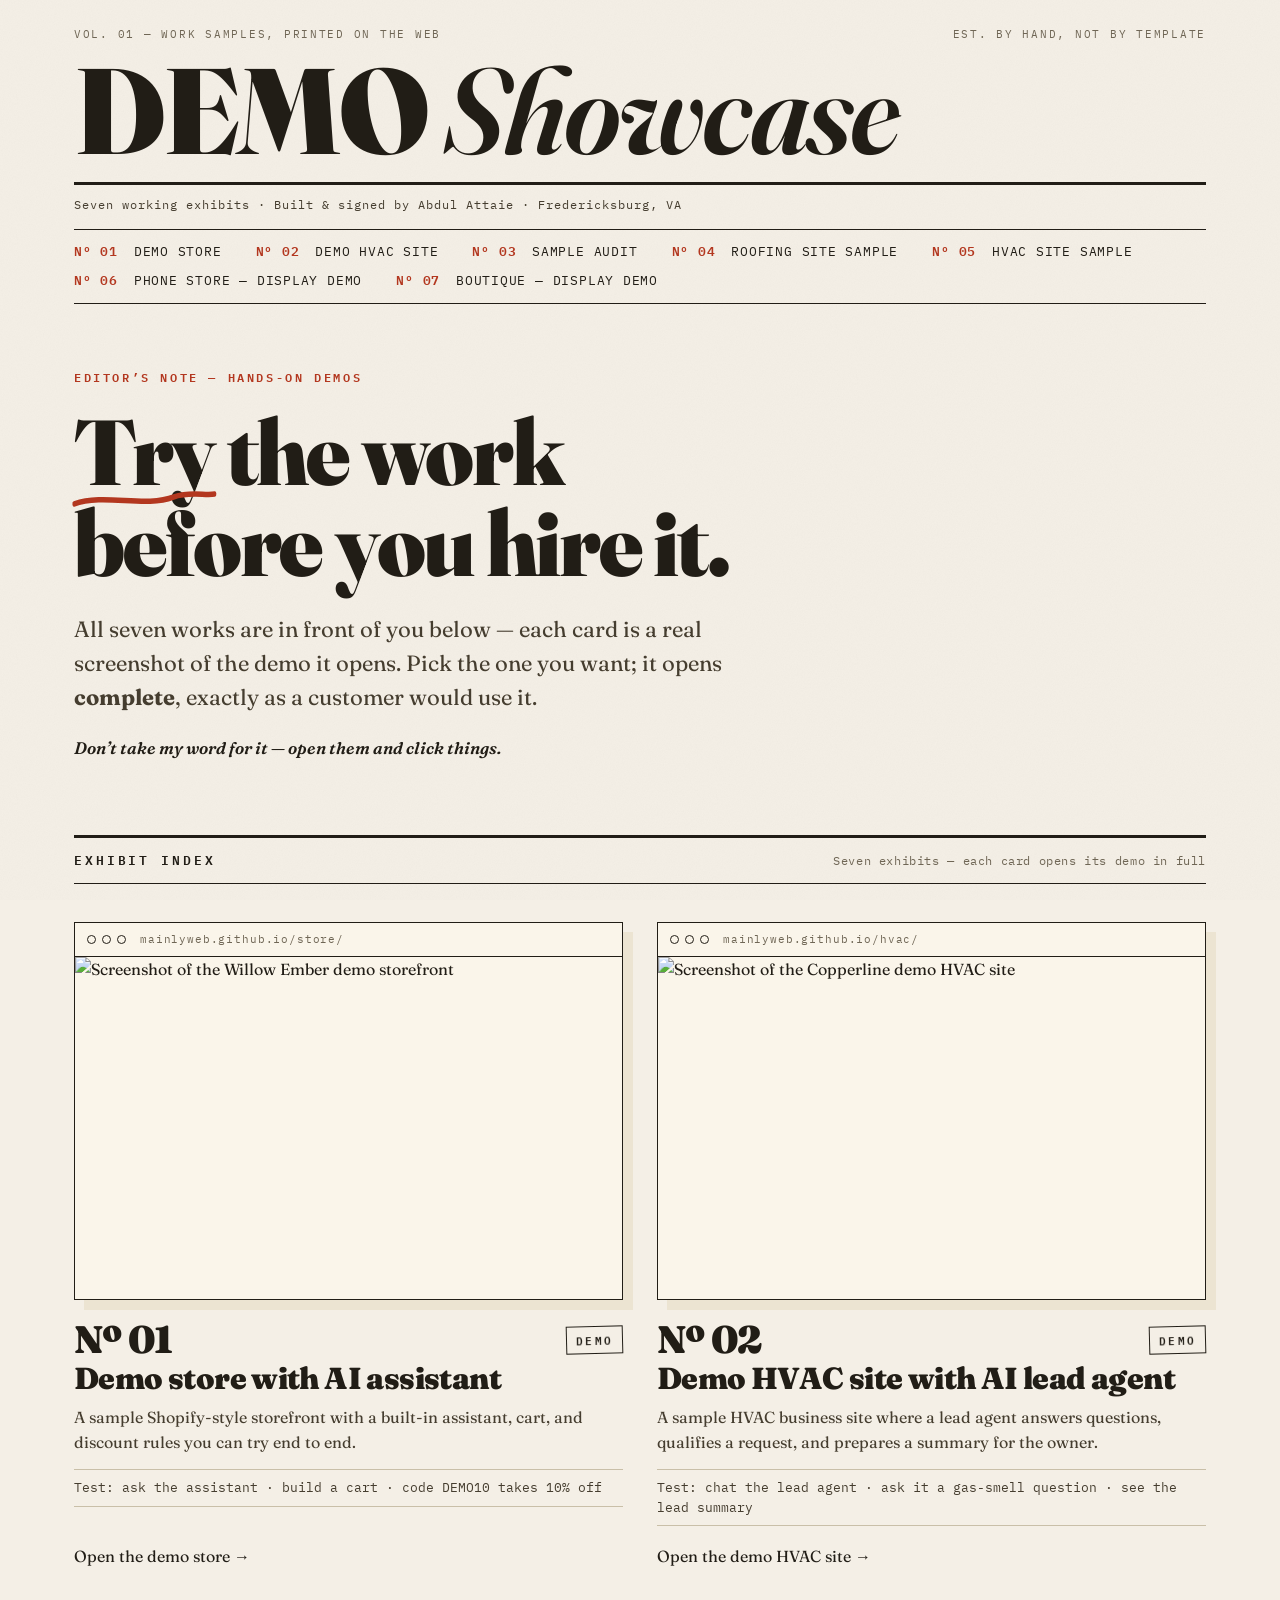
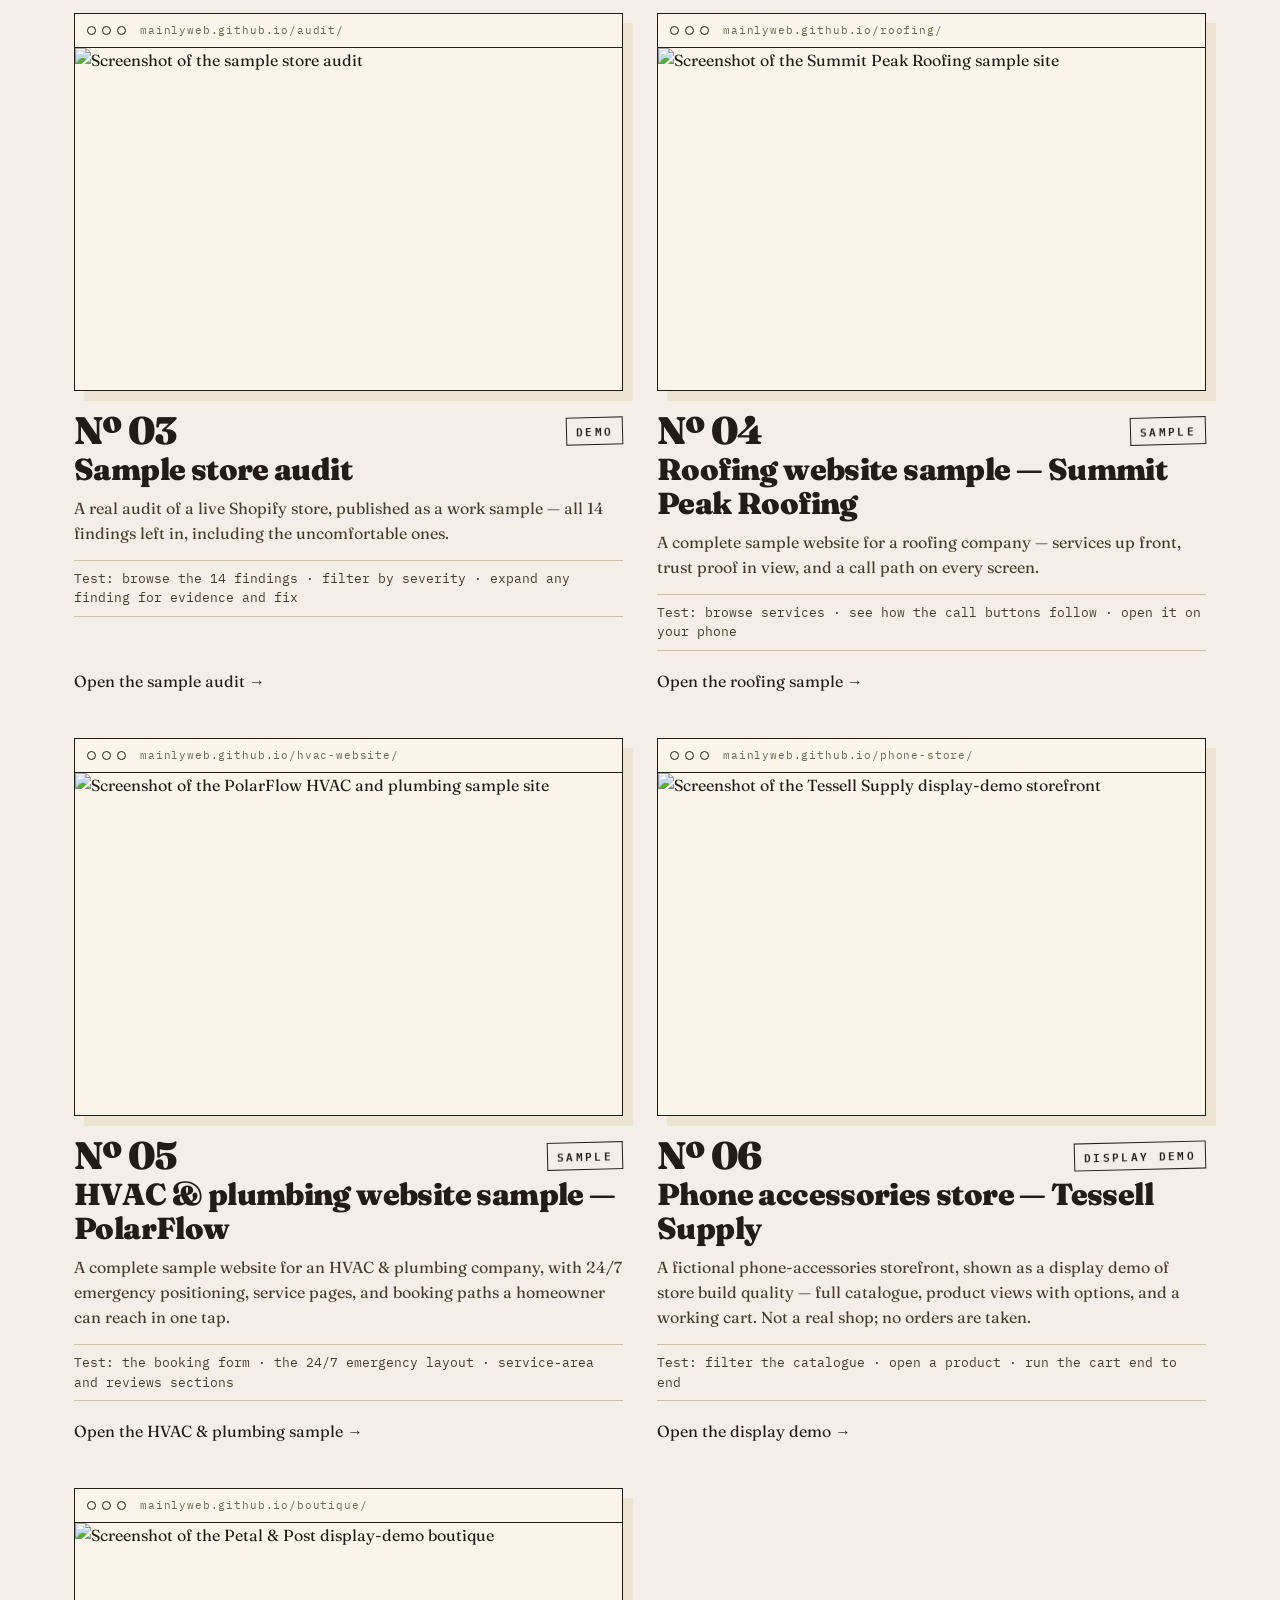
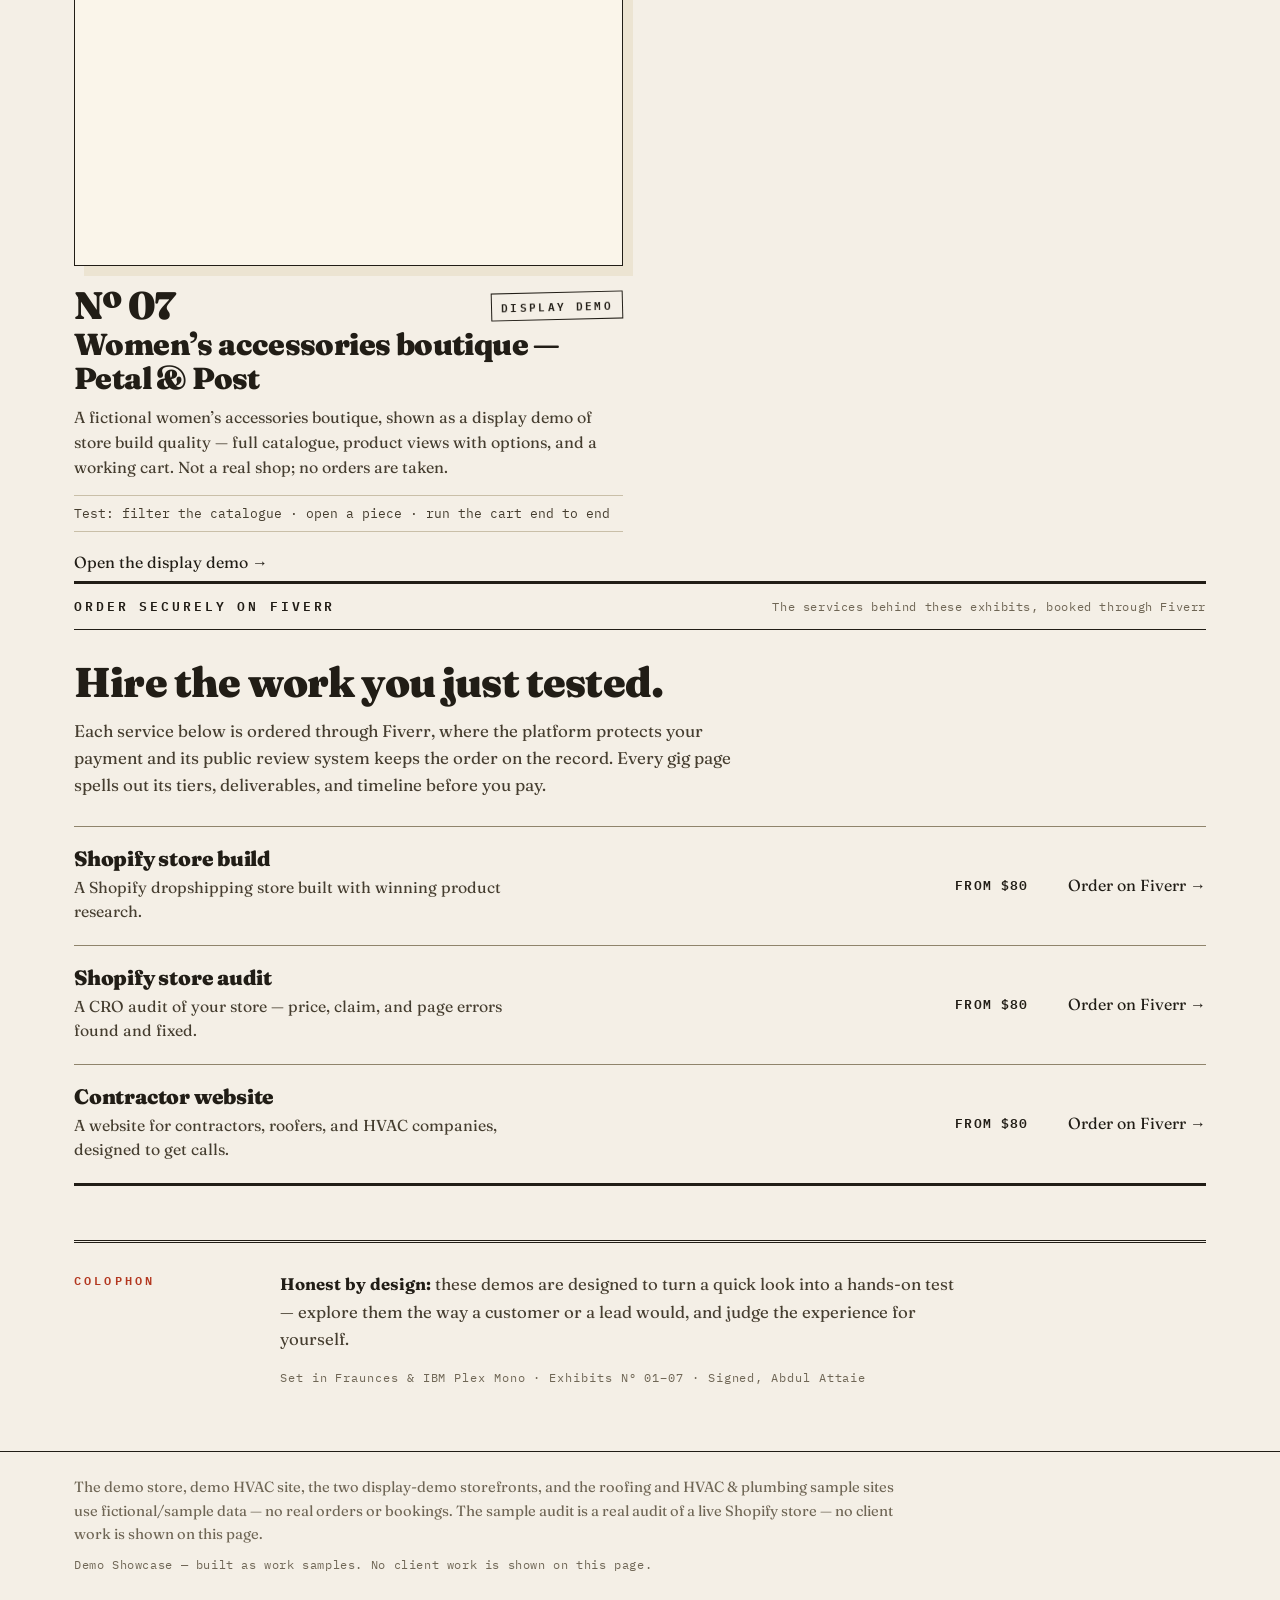
==== index.html @ b4309b84 "Hub gallery: seven exhibits with real demo screenshots + Tessell Supply and Petal & Post display dem" ====
<!DOCTYPE html>
<html lang="en">
<head>
<meta charset="UTF-8">
<meta name="viewport" content="width=device-width, initial-scale=1.0">
<title>Demo Showcase — Shopify Store, HVAC Site &amp; Sample Audit</title>
<meta name="description" content="Hands-on demos built by a Shopify store builder: a demo store with AI assistant, a demo HVAC site with AI lead agent, a real sample store audit, roofing and HVAC website samples, and two display-demo storefronts. Every demo opens complete — try the cart, chat the agent, submit the form.">
<link rel="preconnect" href="https://fonts.googleapis.com">
<link rel="preconnect" href="https://fonts.gstatic.com" crossorigin>
<link href="https://fonts.googleapis.com/css2?family=Fraunces:ital,opsz,wght@0,9..144,400;0,9..144,600;0,9..144,900;1,9..144,600&family=IBM+Plex+Mono:wght@400;500;600&display=swap" rel="stylesheet">
<link rel="stylesheet" href="style.css">
</head>
<body>
<header class="masthead"><div class="wrap">
<p class="masthead-top"><span>Vol. 01 — Work samples, printed on the web</span><span class="masthead-top-right">Est. by hand, not by template</span></p>
<a class="brand" href="./">Demo <span>Showcase</span></a>
<p class="dateline">Seven working exhibits &middot; Built &amp; signed by Abdul Attaie &middot; Fredericksburg, VA</p>
<nav class="nav" aria-label="Demos">
<a href="store/"><span class="nav-no">N&ordm; 01</span> Demo store</a><a href="hvac/"><span class="nav-no">N&ordm; 02</span> Demo HVAC site</a><a href="audit/"><span class="nav-no">N&ordm; 03</span> Sample audit</a><a href="roofing/"><span class="nav-no">N&ordm; 04</span> Roofing site sample</a><a href="hvac-website/"><span class="nav-no">N&ordm; 05</span> HVAC site sample</a><a href="phone-store/"><span class="nav-no">N&ordm; 06</span> Phone store — display demo</a><a href="boutique/"><span class="nav-no">N&ordm; 07</span> Boutique — display demo</a>
</nav>
</div></header>

<main class="wrap">
<section class="hero reveal">
<p class="eyebrow">Editor&rsquo;s note &mdash; Hands-on demos</p>
<h1><span class="try">Try<svg class="try-stroke" viewBox="0 0 240 24" preserveAspectRatio="none" aria-hidden="true" focusable="false"><path d="M5 17 C 55 6, 120 21, 168 10 C 196 4, 220 9, 235 7" fill="none" stroke="#b3371f" stroke-width="5.5" stroke-linecap="round"/></svg></span> the work before you hire it.</h1>
<p class="lede">All seven works are in front of you below — each card is a real screenshot of the demo it opens. Pick the one you want; it opens <strong>complete</strong>, exactly as a customer would use it.</p>
<p class="hero-note">Don&rsquo;t take my word for it &mdash; open them and click things.</p>
</section>

<p class="index-head reveal"><span>Exhibit Index</span><span class="index-head-note">Seven exhibits &mdash; each card opens its demo in full</span></p>

<section class="gallery" aria-label="Demo list">

<a class="gcard reveal" href="store/">
<span class="frame"><span class="frame-bar"><i></i><i></i><i></i><span class="frame-url">mainlyweb.github.io/store/</span></span><img src="img/store.jpg" alt="Screenshot of the Willow Ember demo storefront" width="1280" height="800" loading="lazy"></span>
<span class="gcard-meta"><span class="gcard-no">N&ordm; 01</span><span class="demo-tag">DEMO</span></span>
<h2>Demo store with AI assistant</h2>
<p class="gcard-desc">A sample Shopify-style storefront with a built-in assistant, cart, and discount rules you can try end to end.</p>
<p class="gcard-try">Test: ask the assistant &middot; build a cart &middot; code DEMO10 takes 10% off</p>
<span class="open-line">Open the demo store <span aria-hidden="true">&rarr;</span></span>
</a>

<a class="gcard reveal" href="hvac/">
<span class="frame"><span class="frame-bar"><i></i><i></i><i></i><span class="frame-url">mainlyweb.github.io/hvac/</span></span><img src="img/hvac.jpg" alt="Screenshot of the Copperline demo HVAC site" width="1280" height="800" loading="lazy"></span>
<span class="gcard-meta"><span class="gcard-no">N&ordm; 02</span><span class="demo-tag">DEMO</span></span>
<h2>Demo HVAC site with AI lead agent</h2>
<p class="gcard-desc">A sample HVAC business site where a lead agent answers questions, qualifies a request, and prepares a summary for the owner.</p>
<p class="gcard-try">Test: chat the lead agent &middot; ask it a gas-smell question &middot; see the lead summary</p>
<span class="open-line">Open the demo HVAC site <span aria-hidden="true">&rarr;</span></span>
</a>

<a class="gcard reveal" href="audit/">
<span class="frame"><span class="frame-bar"><i></i><i></i><i></i><span class="frame-url">mainlyweb.github.io/audit/</span></span><img src="img/audit.jpg" alt="Screenshot of the sample store audit" width="1280" height="800" loading="lazy"></span>
<span class="gcard-meta"><span class="gcard-no">N&ordm; 03</span><span class="demo-tag">DEMO</span></span>
<h2>Sample store audit</h2>
<p class="gcard-desc">A real audit of a live Shopify store, published as a work sample &mdash; all 14 findings left in, including the uncomfortable ones.</p>
<p class="gcard-try">Test: browse the 14 findings &middot; filter by severity &middot; expand any finding for evidence and fix</p>
<span class="open-line">Open the sample audit <span aria-hidden="true">&rarr;</span></span>
</a>

<a class="gcard reveal" href="roofing/">
<span class="frame"><span class="frame-bar"><i></i><i></i><i></i><span class="frame-url">mainlyweb.github.io/roofing/</span></span><img src="img/roofing.jpg" alt="Screenshot of the Summit Peak Roofing sample site" width="1280" height="800" loading="lazy"></span>
<span class="gcard-meta"><span class="gcard-no">N&ordm; 04</span><span class="demo-tag">SAMPLE</span></span>
<h2>Roofing website sample — Summit Peak Roofing</h2>
<p class="gcard-desc">A complete sample website for a roofing company — services up front, trust proof in view, and a call path on every screen.</p>
<p class="gcard-try">Test: browse services &middot; see how the call buttons follow &middot; open it on your phone</p>
<span class="open-line">Open the roofing sample <span aria-hidden="true">&rarr;</span></span>
</a>

<a class="gcard reveal" href="hvac-website/">
<span class="frame"><span class="frame-bar"><i></i><i></i><i></i><span class="frame-url">mainlyweb.github.io/hvac-website/</span></span><img src="img/hvac-website.jpg" alt="Screenshot of the PolarFlow HVAC and plumbing sample site" width="1280" height="800" loading="lazy"></span>
<span class="gcard-meta"><span class="gcard-no">N&ordm; 05</span><span class="demo-tag">SAMPLE</span></span>
<h2>HVAC &amp; plumbing website sample — PolarFlow</h2>
<p class="gcard-desc">A complete sample website for an HVAC &amp; plumbing company, with 24/7 emergency positioning, service pages, and booking paths a homeowner can reach in one tap.</p>
<p class="gcard-try">Test: the booking form &middot; the 24/7 emergency layout &middot; service-area and reviews sections</p>
<span class="open-line">Open the HVAC &amp; plumbing sample <span aria-hidden="true">&rarr;</span></span>
</a>

<a class="gcard reveal" href="phone-store/">
<span class="frame"><span class="frame-bar"><i></i><i></i><i></i><span class="frame-url">mainlyweb.github.io/phone-store/</span></span><img src="img/phone-store.jpg" alt="Screenshot of the Tessell Supply display-demo storefront" width="1280" height="800" loading="lazy"></span>
<span class="gcard-meta"><span class="gcard-no">N&ordm; 06</span><span class="demo-tag">DISPLAY DEMO</span></span>
<h2>Phone accessories store — Tessell Supply</h2>
<p class="gcard-desc">A fictional phone-accessories storefront, shown as a display demo of store build quality — full catalogue, product views with options, and a working cart. Not a real shop; no orders are taken.</p>
<p class="gcard-try">Test: filter the catalogue &middot; open a product &middot; run the cart end to end</p>
<span class="open-line">Open the display demo <span aria-hidden="true">&rarr;</span></span>
</a>

<a class="gcard reveal" href="boutique/">
<span class="frame"><span class="frame-bar"><i></i><i></i><i></i><span class="frame-url">mainlyweb.github.io/boutique/</span></span><img src="img/boutique.jpg" alt="Screenshot of the Petal &amp; Post display-demo boutique" width="1280" height="800" loading="lazy"></span>
<span class="gcard-meta"><span class="gcard-no">N&ordm; 07</span><span class="demo-tag">DISPLAY DEMO</span></span>
<h2>Women&rsquo;s accessories boutique — Petal &amp; Post</h2>
<p class="gcard-desc">A fictional women&rsquo;s accessories boutique, shown as a display demo of store build quality — full catalogue, product views with options, and a working cart. Not a real shop; no orders are taken.</p>
<p class="gcard-try">Test: filter the catalogue &middot; open a piece &middot; run the cart end to end</p>
<span class="open-line">Open the display demo <span aria-hidden="true">&rarr;</span></span>
</a>

</section>

<section class="order reveal" aria-label="Order securely on Fiverr">
<p class="index-head order-head"><span>Order securely on Fiverr</span><span class="index-head-note">The services behind these exhibits, booked through Fiverr</span></p>
<h2 class="order-title">Hire the work you just tested.</h2>
<p class="order-lede">Each service below is ordered through Fiverr, where the platform protects your payment and its public review system keeps the order on the record. Every gig page spells out its tiers, deliverables, and timeline before you pay.</p>
<ul class="order-list">
<li>
<div class="order-info">
<h3>Shopify store build</h3>
<p>A Shopify dropshipping store built with winning product research.</p>
</div>
<span class="order-price">From $80</span>
<a class="open-line order-link" href="https://www.fiverr.com/a_attaie/build-a-high-converting-shopify-dropshipping-store-ready-to-take-orders" target="_blank" rel="noopener">Order on Fiverr <span aria-hidden="true">&rarr;</span></a>
</li>
<li>
<div class="order-info">
<h3>Shopify store audit</h3>
<p>A CRO audit of your store &mdash; price, claim, and page errors found and fixed.</p>
</div>
<span class="order-price">From $80</span>
<a class="open-line order-link" href="https://www.fiverr.com/a_attaie/audit-your-shopify-store-and-fix-price-claim-and-page-errors" target="_blank" rel="noopener">Order on Fiverr <span aria-hidden="true">&rarr;</span></a>
</li>
<li>
<div class="order-info">
<h3>Contractor website</h3>
<p>A website for contractors, roofers, and HVAC companies, designed to get calls.</p>
</div>
<span class="order-price">From $80</span>
<a class="open-line order-link" href="https://www.fiverr.com/a_attaie/build-a-contractor-website-designed-to-turn-visitors-into-calls" target="_blank" rel="noopener">Order on Fiverr <span aria-hidden="true">&rarr;</span></a>
</li>
</ul>
</section>

<section class="colophon reveal" aria-label="Colophon">
<p class="colophon-label">Colophon</p>
<div class="colophon-body">
<p><strong>Honest by design:</strong> these demos are designed to turn a quick look into a hands-on test &mdash; explore them the way a customer or a lead would, and judge the experience for yourself.</p>
<p class="colophon-set">Set in Fraunces &amp; IBM Plex Mono &middot; Exhibits N&ordm; 01&ndash;07 &middot; Signed, Abdul Attaie</p>
</div>
</section>
</main>

<footer><div class="wrap">
<p>The demo store, demo HVAC site, the two display-demo storefronts, and the roofing and HVAC &amp; plumbing sample sites use fictional/sample data — no real orders or bookings. The sample audit is a real audit of a live Shopify store — no client work is shown on this page.</p>
<p>Demo Showcase — built as work samples. No client work is shown on this page.</p>
</div></footer>

<script>
(function () {
  var items = document.querySelectorAll('.reveal');
  if (!items.length) return;
  var reduced = window.matchMedia('(prefers-reduced-motion: reduce)').matches;
  if (reduced || !('IntersectionObserver' in window)) {
    items.forEach(function (el) { el.classList.add('in'); });
    return;
  }
  document.documentElement.classList.add('js-reveal');
  var io = new IntersectionObserver(function (entries) {
    entries.forEach(function (entry) {
      if (entry.isIntersecting) { entry.target.classList.add('in'); io.unobserve(entry.target); }
    });
  }, { threshold: 0.12 });
  items.forEach(function (el) { io.observe(el); });
})();
</script>
</body>
</html>
---- style.css ----
:root{
  --paper:#f4efe6;
  --paper-deep:#ece4d2;
  --ink:#211d16;
  --ink-soft:#453d2f;
  --muted:#6f6655;
  --hair:#c9bfa8;
  --hair-dark:#8f846c;
  --vermilion:#b3371f;
  --label-cream:#faf5ea;
  --label-ink:#2b2018;
  --label-line:#d8cbb2;
  --slate:#15222c;
  --copper:#c47b4a;
  --chalk:#eef2f0;
  --dossier:#f7f3ea;
  --serif:"Fraunces",Georgia,"Times New Roman",Times,serif;
  --mono:"IBM Plex Mono","SFMono-Regular",Consolas,"Liberation Mono",Menlo,monospace;
}
*{box-sizing:border-box}
html{scroll-behavior:smooth}
body{
  margin:0;
  background-color:var(--paper);
  color:var(--ink);
  font-family:var(--serif);
  line-height:1.6;
  -webkit-font-smoothing:antialiased;
}
/* Subtle paper grain — tiny repeating SVG noise, no gradients */
body::before{
  content:"";
  position:fixed;
  inset:0;
  z-index:0;
  pointer-events:none;
  opacity:.05;
  background-image:url("data:image/svg+xml,%3Csvg xmlns='http://www.w3.org/2000/svg' width='140' height='140'%3E%3Cfilter id='n'%3E%3CfeTurbulence type='fractalNoise' baseFrequency='0.85' numOctaves='2' stitchTiles='stitch'/%3E%3CfeColorMatrix type='saturate' values='0'/%3E%3C/filter%3E%3Crect width='140' height='140' filter='url(%23n)'/%3E%3C/svg%3E");
  background-size:140px 140px;
}
header,main,footer{position:relative;z-index:1}
::selection{background:var(--vermilion);color:var(--paper)}
a{color:var(--ink)}
a:focus-visible{outline:2px solid var(--vermilion);outline-offset:4px}
.wrap{max-width:1180px;margin:0 auto;padding:0 24px}

/* ---------- Masthead ---------- */
.masthead{padding:26px 0 0}
.masthead-top{
  display:flex;justify-content:space-between;gap:16px;flex-wrap:wrap;
  margin:0 0 14px;
  font-family:var(--mono);font-size:.68rem;letter-spacing:.16em;text-transform:uppercase;color:var(--muted);
}
.brand{
  display:block;
  font-family:var(--serif);font-weight:900;
  font-size:clamp(2.7rem,9.6vw,7.6rem);
  line-height:.88;letter-spacing:-.025em;
  color:var(--ink);text-decoration:none;text-transform:uppercase;
}
.brand span{font-style:italic;font-weight:600;text-transform:none;letter-spacing:-.02em}
.dateline{
  margin:18px 0 0;padding:10px 0 0;
  border-top:3px solid var(--ink);
  font-family:var(--mono);font-size:.78rem;letter-spacing:.08em;color:var(--ink-soft);
}
.nav{
  display:flex;gap:8px 34px;flex-wrap:wrap;
  margin-top:14px;padding:11px 0 12px;
  border-top:1px solid var(--ink);border-bottom:1px solid var(--ink);
}
.nav a{
  font-family:var(--mono);font-size:.82rem;letter-spacing:.06em;
  color:var(--ink);text-decoration:none;text-transform:uppercase;
}
.nav a:hover{text-decoration:underline;text-underline-offset:4px}
.nav-no{color:var(--vermilion);font-weight:600;margin-right:7px}

/* ---------- Hero / editor's note ---------- */
.hero{padding:64px 0 30px;max-width:940px}
.eyebrow{
  margin:0 0 20px;
  font-family:var(--mono);font-size:.74rem;font-weight:600;letter-spacing:.22em;text-transform:uppercase;color:var(--vermilion);
}
h1{
  margin:0 0 24px;
  font-size:clamp(2.9rem,7.2vw,5.9rem);
  line-height:.98;letter-spacing:-.025em;font-weight:900;
  text-wrap:balance;
}
.try{position:relative;display:inline-block;white-space:nowrap}
.try-stroke{position:absolute;left:-2%;bottom:-.14em;width:104%;height:.26em;overflow:visible}
.lede{
  margin:0;max-width:700px;
  font-size:clamp(1.12rem,2.3vw,1.38rem);line-height:1.55;color:var(--ink-soft);
}
.hero-note{
  margin:20px 0 0;
  font-style:italic;font-weight:600;font-size:1.05rem;color:var(--ink);
}

/* ---------- Exhibit index ---------- */
.index-head{
  display:flex;justify-content:space-between;gap:14px;flex-wrap:wrap;align-items:baseline;
  margin:44px 0 0;padding:12px 0;
  border-top:3px solid var(--ink);border-bottom:1px solid var(--ink);
  font-family:var(--mono);font-size:.82rem;font-weight:600;letter-spacing:.22em;text-transform:uppercase;
}
.index-head-note{font-weight:400;letter-spacing:.05em;text-transform:none;color:var(--muted);font-size:.76rem}
/* ---------- Works gallery — real screenshots, whole card opens the demo ---------- */
.gallery{
  display:grid;grid-template-columns:1fr 1fr;gap:44px 34px;
  padding:38px 0 6px;
}
.gcard{display:flex;flex-direction:column;color:var(--ink);text-decoration:none}
.frame{
  display:block;border:1px solid var(--ink);background:var(--label-cream);
  box-shadow:10px 10px 0 var(--paper-deep);
}
.gcard:hover .frame,.gcard:focus-visible .frame{box-shadow:13px 13px 0 var(--paper-deep)}
.frame-bar{display:flex;align-items:center;gap:6px;padding:8px 12px;border-bottom:1px solid var(--ink)}
.frame-bar i{display:block;width:9px;height:9px;border-radius:50%;border:1.5px solid var(--ink)}
.frame-url{margin-left:8px;font-family:var(--mono);font-size:.66rem;letter-spacing:.08em;color:var(--muted);white-space:nowrap;overflow:hidden}
.frame img{display:block;width:100%;height:auto}
.gcard-meta{display:flex;align-items:flex-start;justify-content:space-between;gap:16px;margin:22px 0 4px}
.gcard-no{
  font-family:var(--serif);font-weight:900;
  font-size:2.4rem;line-height:.9;letter-spacing:-.03em;color:var(--ink);
}
.demo-tag{
  flex:none;margin-top:4px;
  font-family:var(--mono);font-size:.66rem;font-weight:600;letter-spacing:.22em;
  padding:5px 9px 4px;
  border:1.5px solid var(--ink);color:var(--ink);background:var(--paper);
  transform:rotate(-1.4deg);
}
.gcard h2{margin:0 0 10px;font-size:clamp(1.45rem,2.6vw,1.9rem);line-height:1.12;letter-spacing:-.02em;font-weight:900}
.gcard:hover h2{text-decoration:underline;text-decoration-thickness:2px;text-underline-offset:5px}
.gcard-desc{margin:0 0 14px;font-size:1rem;line-height:1.58;color:var(--ink-soft)}
.gcard-try{
  margin:0 0 18px;
  font-family:var(--mono);font-size:.8rem;line-height:1.5;color:var(--ink-soft);
  border-top:1px solid var(--hair);border-bottom:1px solid var(--hair);padding:8px 0;
}
.gcard .open-line{align-self:flex-start;margin-top:auto}
.gcard:hover .open-line,.gcard:focus-visible .open-line{color:var(--vermilion)}

/* ---------- Colophon ---------- */
.colophon{
  display:grid;grid-template-columns:170px 1fr;gap:12px 36px;
  margin:54px 0 58px;padding:28px 0 6px;
  border-top:3px double var(--ink);
}
.colophon-label{
  margin:0;
  font-family:var(--mono);font-size:.76rem;font-weight:600;letter-spacing:.26em;text-transform:uppercase;color:var(--vermilion);
}
.colophon-body p{margin:0;max-width:680px;font-size:1.05rem;line-height:1.65;color:var(--ink-soft)}
.colophon-body strong{color:var(--ink)}
.colophon-set{margin-top:14px !important;font-family:var(--mono);font-size:.72rem !important;letter-spacing:.08em;color:var(--muted) !important}

/* ---------- Order securely on Fiverr ---------- */
.order-head{margin-top:0}
.order-title{margin:30px 0 12px;font-size:clamp(1.8rem,3.6vw,2.6rem);line-height:1.06;letter-spacing:-.02em;font-weight:900}
.order-lede{margin:0 0 28px;max-width:660px;font-size:1.06rem;line-height:1.6;color:var(--ink-soft)}
.order-list{list-style:none;margin:0;padding:0;border-bottom:3px solid var(--ink)}
.order-list li{
  display:grid;grid-template-columns:1fr auto auto;gap:8px 40px;align-items:center;
  padding:20px 0;border-top:1px solid var(--hair-dark);
}
.order-info h3{margin:0 0 5px;font-size:1.3rem;line-height:1.15;font-weight:900;letter-spacing:-.01em}
.order-info p{margin:0;max-width:470px;font-size:.99rem;line-height:1.55;color:var(--ink-soft)}
.order-price{font-family:var(--mono);font-size:.84rem;font-weight:600;letter-spacing:.08em;text-transform:uppercase;white-space:nowrap}
.order-link{text-decoration:none;white-space:nowrap}
.order-link:hover{color:var(--vermilion)}

/* ---------- Footer (disclaimers verbatim) ---------- */
footer{border-top:1px solid var(--ink);padding:24px 0 38px;color:var(--muted);font-size:.92rem}
footer p{margin:0 0 8px;max-width:820px}
footer p:last-child{font-family:var(--mono);font-size:.76rem;letter-spacing:.05em}

/* ---------- Ink-in on scroll ---------- */
.js-reveal .reveal{opacity:0;transform:translateY(16px)}
.js-reveal .reveal.in{opacity:1;transform:none;transition:opacity .7s ease,transform .7s ease}
.gcard .frame{transition:box-shadow .25s ease}

/* ---------- Mobile: rows stack, plate on top ---------- */
@media(max-width:860px){
  .wrap{padding:0 18px}
  .masthead-top-right{display:none}
  .hero{padding:42px 0 20px}
  .gallery{grid-template-columns:1fr;gap:40px;padding-top:30px}
  .gcard-no{font-size:2.1rem}
  .demo-tag{margin-top:2px}
  .colophon{grid-template-columns:1fr;gap:10px;margin:40px 0 44px}
  .order-list li{grid-template-columns:1fr;gap:6px;padding:18px 0}
  .nav{gap:8px 20px}
}
@media(prefers-reduced-motion:reduce){
  html{scroll-behavior:auto}
  .js-reveal .reveal{opacity:1;transform:none}
  .js-reveal .reveal.in{transition:none}
  .gcard .frame{transition:none}
}
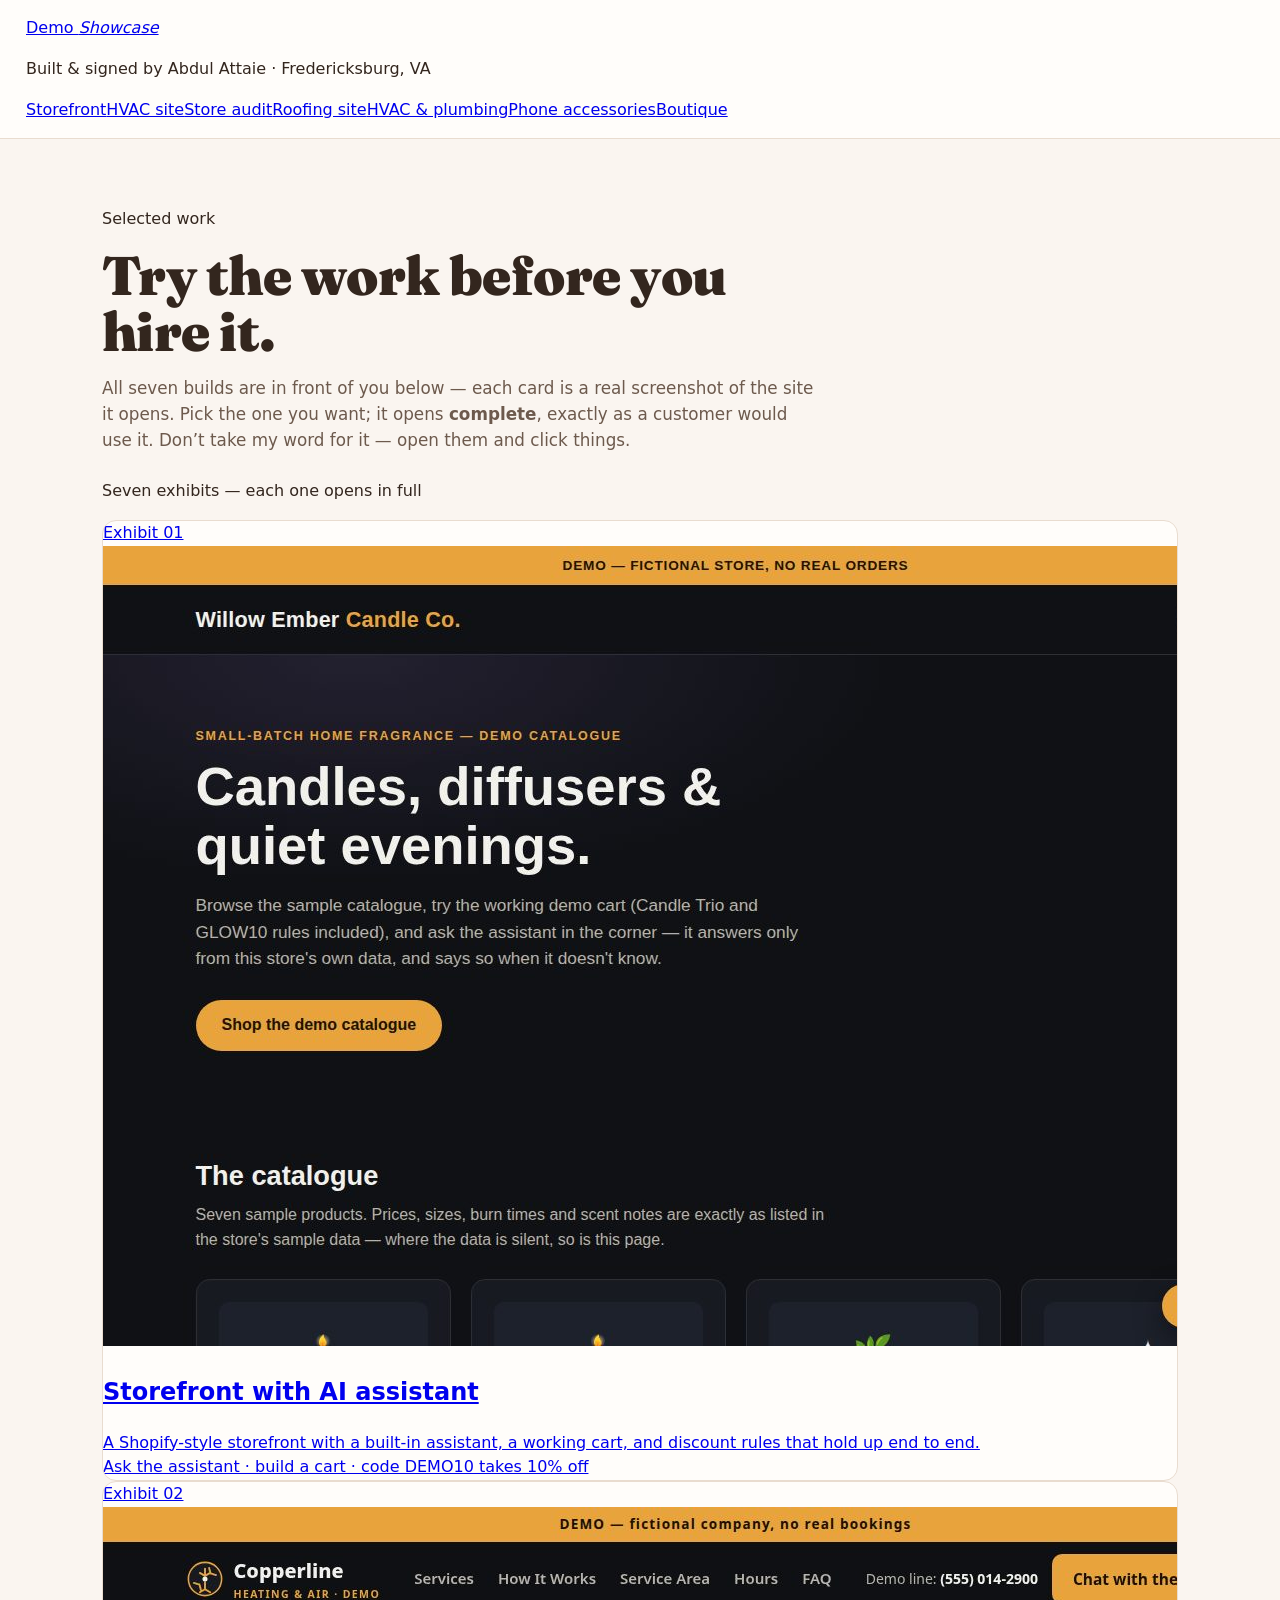
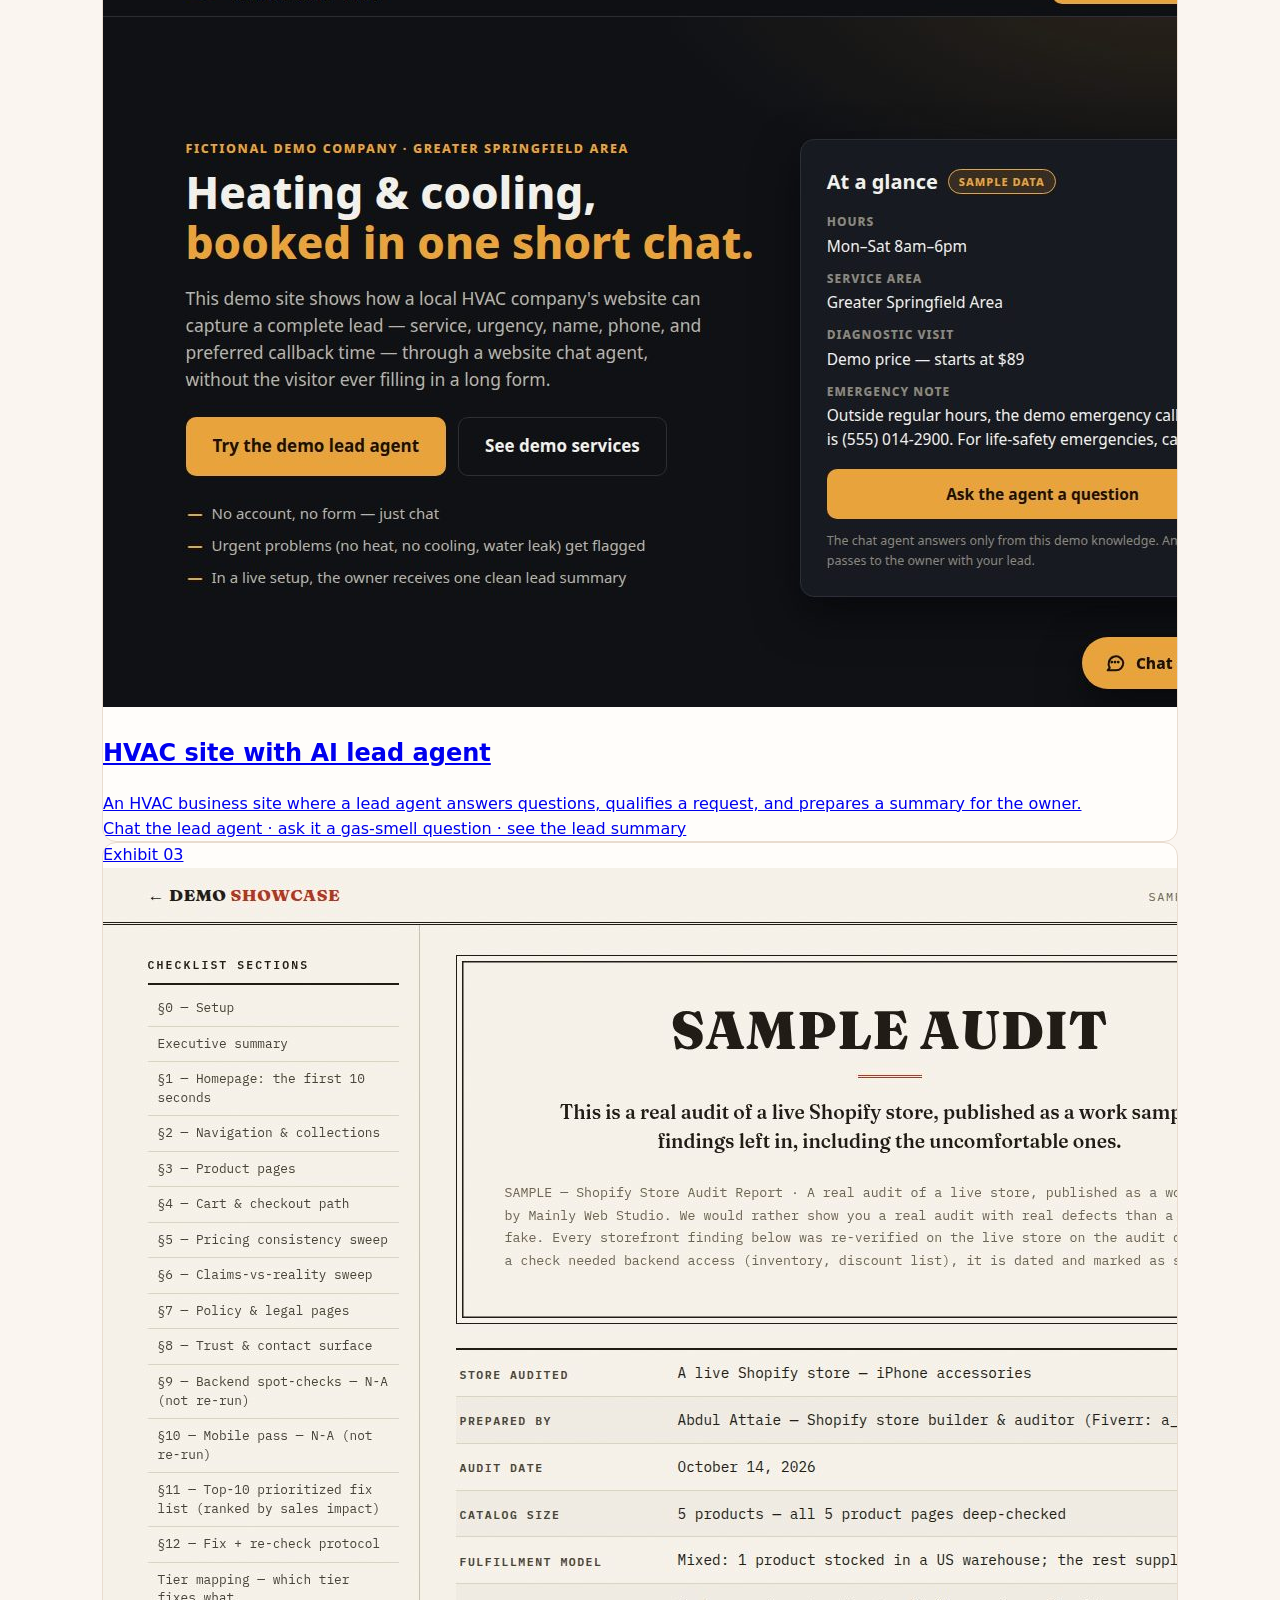
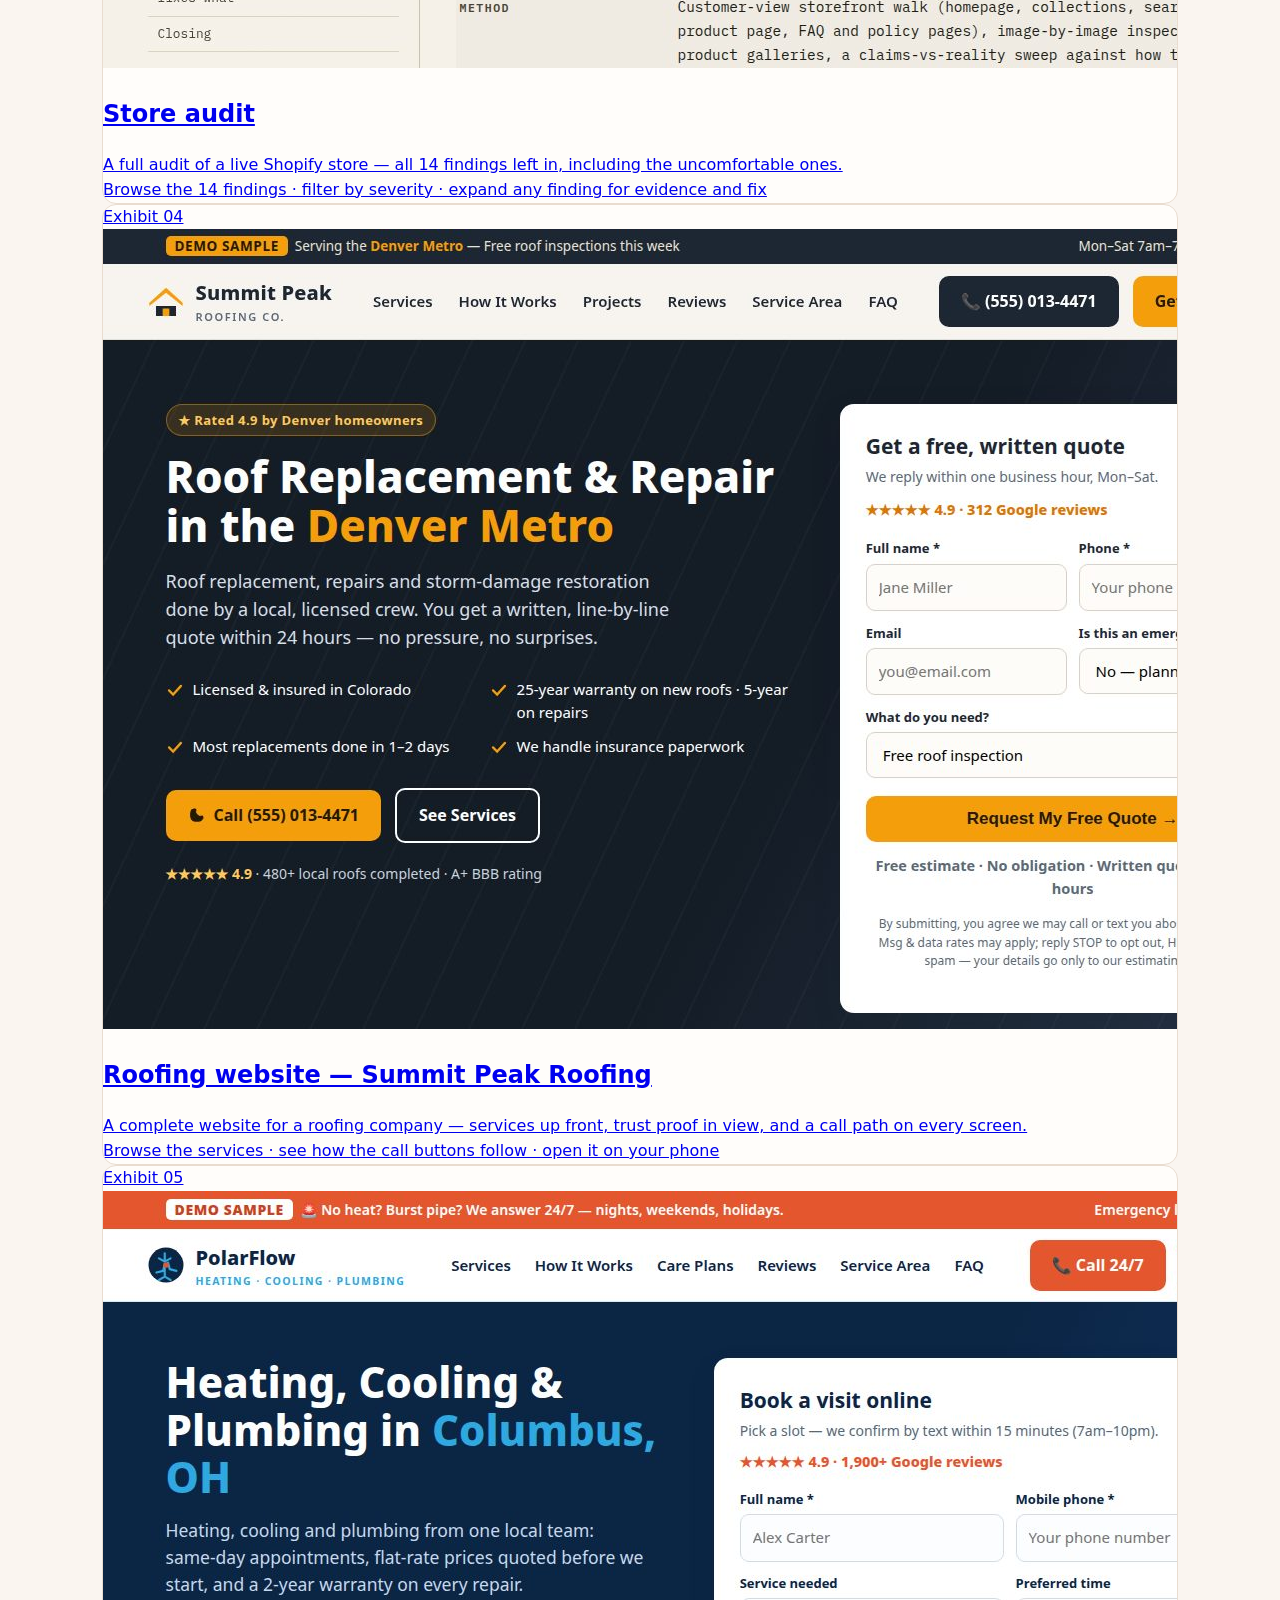
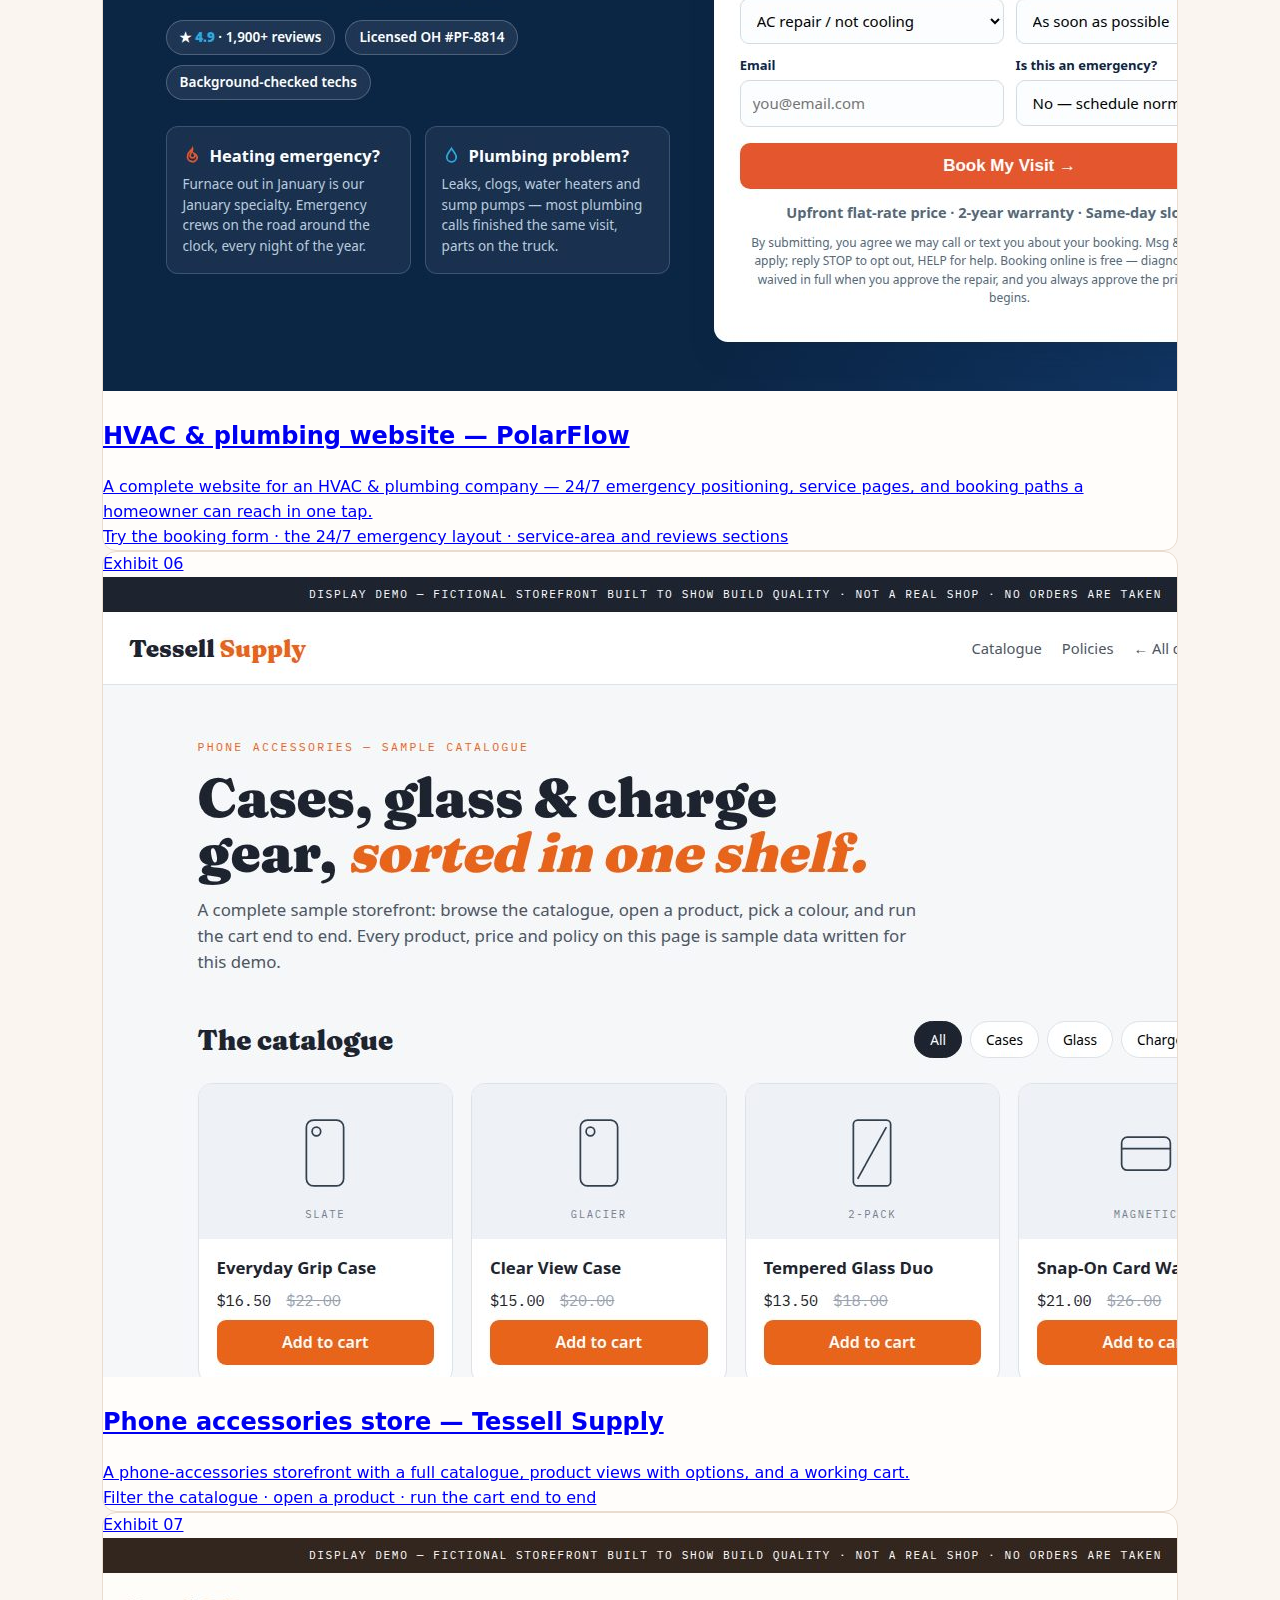
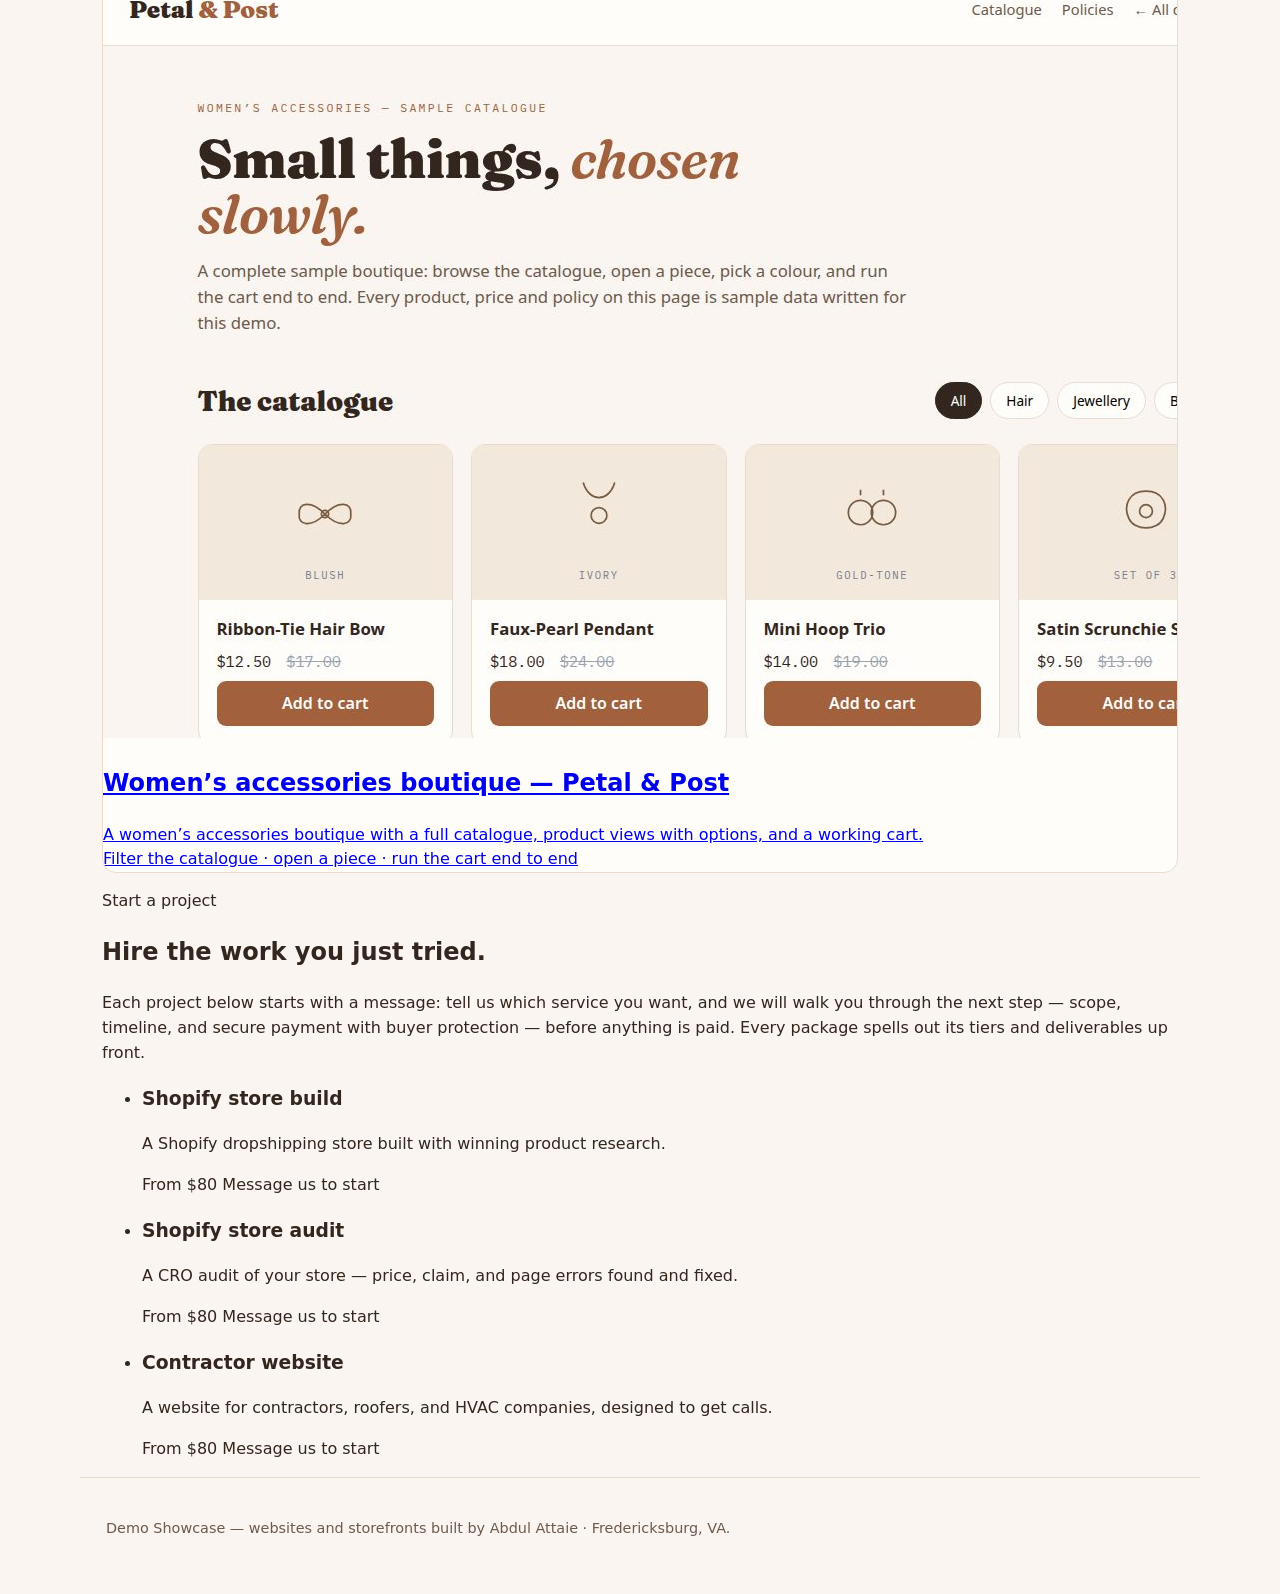
==== commit 65bf4707: "Revised hub: calm two-column gallery, whole-card tap, sales-first copy (owner rulings 2026-10-18)" ====
--- a/index.html
+++ b/index.html
@@ -3,104 +3,97 @@
 <head>
 <meta charset="UTF-8">
 <meta name="viewport" content="width=device-width, initial-scale=1.0">
-<title>Demo Showcase — Shopify Store, HVAC Site &amp; Sample Audit</title>
-<meta name="description" content="Hands-on demos built by a Shopify store builder: a demo store with AI assistant, a demo HVAC site with AI lead agent, a real sample store audit, roofing and HVAC website samples, and two display-demo storefronts. Every demo opens complete — try the cart, chat the agent, submit the form.">
+<title>Demo Showcase — Storefronts, Websites &amp; a Store Audit</title>
+<meta name="description" content="Selected work by a Shopify store builder: a storefront with an AI assistant, an HVAC site with an AI lead agent, a full store audit, roofing and HVAC &amp; plumbing websites, and two more storefronts. Open any of them — each one is complete.">
 <link rel="preconnect" href="https://fonts.googleapis.com">
 <link rel="preconnect" href="https://fonts.gstatic.com" crossorigin>
-<link href="https://fonts.googleapis.com/css2?family=Fraunces:ital,opsz,wght@0,9..144,400;0,9..144,600;0,9..144,900;1,9..144,600&family=IBM+Plex+Mono:wght@400;500;600&display=swap" rel="stylesheet">
+<link href="https://fonts.googleapis.com/css2?family=Fraunces:ital,opsz,wght@0,9..144,400;0,9..144,600;1,9..144,600&display=swap" rel="stylesheet">
 <link rel="stylesheet" href="style.css">
 </head>
 <body>
-<header class="masthead"><div class="wrap">
-<p class="masthead-top"><span>Vol. 01 — Work samples, printed on the web</span><span class="masthead-top-right">Est. by hand, not by template</span></p>
-<a class="brand" href="./">Demo <span>Showcase</span></a>
-<p class="dateline">Seven working exhibits &middot; Built &amp; signed by Abdul Attaie &middot; Fredericksburg, VA</p>
-<nav class="nav" aria-label="Demos">
-<a href="store/"><span class="nav-no">N&ordm; 01</span> Demo store</a><a href="hvac/"><span class="nav-no">N&ordm; 02</span> Demo HVAC site</a><a href="audit/"><span class="nav-no">N&ordm; 03</span> Sample audit</a><a href="roofing/"><span class="nav-no">N&ordm; 04</span> Roofing site sample</a><a href="hvac-website/"><span class="nav-no">N&ordm; 05</span> HVAC site sample</a><a href="phone-store/"><span class="nav-no">N&ordm; 06</span> Phone store — display demo</a><a href="boutique/"><span class="nav-no">N&ordm; 07</span> Boutique — display demo</a>
+<header class="site-head"><div class="wrap">
+<div class="head-row">
+<a class="wordmark" href="./">Demo <em>Showcase</em></a>
+<p class="head-note">Built &amp; signed by Abdul Attaie &middot; Fredericksburg, VA</p>
+</div>
+<nav class="site-nav" aria-label="The work">
+<a href="store/">Storefront</a><a href="hvac/">HVAC site</a><a href="audit/">Store audit</a><a href="roofing/">Roofing site</a><a href="hvac-website/">HVAC &amp; plumbing</a><a href="phone-store/">Phone accessories</a><a href="boutique/">Boutique</a>
 </nav>
 </div></header>
 
 <main class="wrap">
-<section class="hero reveal">
-<p class="eyebrow">Editor&rsquo;s note &mdash; Hands-on demos</p>
-<h1><span class="try">Try<svg class="try-stroke" viewBox="0 0 240 24" preserveAspectRatio="none" aria-hidden="true" focusable="false"><path d="M5 17 C 55 6, 120 21, 168 10 C 196 4, 220 9, 235 7" fill="none" stroke="#b3371f" stroke-width="5.5" stroke-linecap="round"/></svg></span> the work before you hire it.</h1>
-<p class="lede">All seven works are in front of you below — each card is a real screenshot of the demo it opens. Pick the one you want; it opens <strong>complete</strong>, exactly as a customer would use it.</p>
-<p class="hero-note">Don&rsquo;t take my word for it &mdash; open them and click things.</p>
+<section class="hero">
+<p class="kicker">Selected work</p>
+<h1>Try the work before you hire it.</h1>
+<p class="lede">All seven builds are in front of you below — each card is a real screenshot of the site it opens. Pick the one you want; it opens <strong>complete</strong>, exactly as a customer would use it. Don&rsquo;t take my word for it — open them and click things.</p>
 </section>
 
-<p class="index-head reveal"><span>Exhibit Index</span><span class="index-head-note">Seven exhibits &mdash; each card opens its demo in full</span></p>
+<p class="works-label">Seven exhibits — each one opens in full</p>
 
-<section class="gallery" aria-label="Demo list">
+<section class="works" aria-label="The work">
 
-<a class="gcard reveal" href="store/">
-<span class="frame"><span class="frame-bar"><i></i><i></i><i></i><span class="frame-url">mainlyweb.github.io/store/</span></span><img src="img/store.jpg" alt="Screenshot of the Willow Ember demo storefront" width="1280" height="800" loading="lazy"></span>
-<span class="gcard-meta"><span class="gcard-no">N&ordm; 01</span><span class="demo-tag">DEMO</span></span>
-<h2>Demo store with AI assistant</h2>
-<p class="gcard-desc">A sample Shopify-style storefront with a built-in assistant, cart, and discount rules you can try end to end.</p>
-<p class="gcard-try">Test: ask the assistant &middot; build a cart &middot; code DEMO10 takes 10% off</p>
-<span class="open-line">Open the demo store <span aria-hidden="true">&rarr;</span></span>
+<a class="card" href="store/">
+<span class="card-kicker">Exhibit 01</span>
+<span class="shot"><img src="img/store.jpg" alt="Screenshot of the Willow Ember storefront" width="1280" height="800"></span>
+<h2>Storefront with AI assistant</h2>
+<span class="card-desc">A Shopify-style storefront with a built-in assistant, a working cart, and discount rules that hold up end to end.</span>
+<span class="card-try">Ask the assistant &middot; build a cart &middot; code DEMO10 takes 10% off</span>
 </a>
 
-<a class="gcard reveal" href="hvac/">
-<span class="frame"><span class="frame-bar"><i></i><i></i><i></i><span class="frame-url">mainlyweb.github.io/hvac/</span></span><img src="img/hvac.jpg" alt="Screenshot of the Copperline demo HVAC site" width="1280" height="800" loading="lazy"></span>
-<span class="gcard-meta"><span class="gcard-no">N&ordm; 02</span><span class="demo-tag">DEMO</span></span>
-<h2>Demo HVAC site with AI lead agent</h2>
-<p class="gcard-desc">A sample HVAC business site where a lead agent answers questions, qualifies a request, and prepares a summary for the owner.</p>
-<p class="gcard-try">Test: chat the lead agent &middot; ask it a gas-smell question &middot; see the lead summary</p>
-<span class="open-line">Open the demo HVAC site <span aria-hidden="true">&rarr;</span></span>
+<a class="card" href="hvac/">
+<span class="card-kicker">Exhibit 02</span>
+<span class="shot"><img src="img/hvac.jpg" alt="Screenshot of the Copperline HVAC site" width="1280" height="800" loading="lazy"></span>
+<h2>HVAC site with AI lead agent</h2>
+<span class="card-desc">An HVAC business site where a lead agent answers questions, qualifies a request, and prepares a summary for the owner.</span>
+<span class="card-try">Chat the lead agent &middot; ask it a gas-smell question &middot; see the lead summary</span>
 </a>
 
-<a class="gcard reveal" href="audit/">
-<span class="frame"><span class="frame-bar"><i></i><i></i><i></i><span class="frame-url">mainlyweb.github.io/audit/</span></span><img src="img/audit.jpg" alt="Screenshot of the sample store audit" width="1280" height="800" loading="lazy"></span>
-<span class="gcard-meta"><span class="gcard-no">N&ordm; 03</span><span class="demo-tag">DEMO</span></span>
-<h2>Sample store audit</h2>
-<p class="gcard-desc">A real audit of a live Shopify store, published as a work sample &mdash; all 14 findings left in, including the uncomfortable ones.</p>
-<p class="gcard-try">Test: browse the 14 findings &middot; filter by severity &middot; expand any finding for evidence and fix</p>
-<span class="open-line">Open the sample audit <span aria-hidden="true">&rarr;</span></span>
+<a class="card" href="audit/">
+<span class="card-kicker">Exhibit 03</span>
+<span class="shot"><img src="img/audit.jpg" alt="Screenshot of the store audit" width="1280" height="800" loading="lazy"></span>
+<h2>Store audit</h2>
+<span class="card-desc">A full audit of a live Shopify store — all 14 findings left in, including the uncomfortable ones.</span>
+<span class="card-try">Browse the 14 findings &middot; filter by severity &middot; expand any finding for evidence and fix</span>
 </a>
 
-<a class="gcard reveal" href="roofing/">
-<span class="frame"><span class="frame-bar"><i></i><i></i><i></i><span class="frame-url">mainlyweb.github.io/roofing/</span></span><img src="img/roofing.jpg" alt="Screenshot of the Summit Peak Roofing sample site" width="1280" height="800" loading="lazy"></span>
-<span class="gcard-meta"><span class="gcard-no">N&ordm; 04</span><span class="demo-tag">SAMPLE</span></span>
-<h2>Roofing website sample — Summit Peak Roofing</h2>
-<p class="gcard-desc">A complete sample website for a roofing company — services up front, trust proof in view, and a call path on every screen.</p>
-<p class="gcard-try">Test: browse services &middot; see how the call buttons follow &middot; open it on your phone</p>
-<span class="open-line">Open the roofing sample <span aria-hidden="true">&rarr;</span></span>
+<a class="card" href="roofing/">
+<span class="card-kicker">Exhibit 04</span>
+<span class="shot"><img src="img/roofing.jpg" alt="Screenshot of the Summit Peak Roofing site" width="1280" height="800" loading="lazy"></span>
+<h2>Roofing website — Summit Peak Roofing</h2>
+<span class="card-desc">A complete website for a roofing company — services up front, trust proof in view, and a call path on every screen.</span>
+<span class="card-try">Browse the services &middot; see how the call buttons follow &middot; open it on your phone</span>
 </a>
 
-<a class="gcard reveal" href="hvac-website/">
-<span class="frame"><span class="frame-bar"><i></i><i></i><i></i><span class="frame-url">mainlyweb.github.io/hvac-website/</span></span><img src="img/hvac-website.jpg" alt="Screenshot of the PolarFlow HVAC and plumbing sample site" width="1280" height="800" loading="lazy"></span>
-<span class="gcard-meta"><span class="gcard-no">N&ordm; 05</span><span class="demo-tag">SAMPLE</span></span>
-<h2>HVAC &amp; plumbing website sample — PolarFlow</h2>
-<p class="gcard-desc">A complete sample website for an HVAC &amp; plumbing company, with 24/7 emergency positioning, service pages, and booking paths a homeowner can reach in one tap.</p>
-<p class="gcard-try">Test: the booking form &middot; the 24/7 emergency layout &middot; service-area and reviews sections</p>
-<span class="open-line">Open the HVAC &amp; plumbing sample <span aria-hidden="true">&rarr;</span></span>
+<a class="card" href="hvac-website/">
+<span class="card-kicker">Exhibit 05</span>
+<span class="shot"><img src="img/hvac-website.jpg" alt="Screenshot of the PolarFlow HVAC and plumbing site" width="1280" height="800" loading="lazy"></span>
+<h2>HVAC &amp; plumbing website — PolarFlow</h2>
+<span class="card-desc">A complete website for an HVAC &amp; plumbing company — 24/7 emergency positioning, service pages, and booking paths a homeowner can reach in one tap.</span>
+<span class="card-try">Try the booking form &middot; the 24/7 emergency layout &middot; service-area and reviews sections</span>
 </a>
 
-<a class="gcard reveal" href="phone-store/">
-<span class="frame"><span class="frame-bar"><i></i><i></i><i></i><span class="frame-url">mainlyweb.github.io/phone-store/</span></span><img src="img/phone-store.jpg" alt="Screenshot of the Tessell Supply display-demo storefront" width="1280" height="800" loading="lazy"></span>
-<span class="gcard-meta"><span class="gcard-no">N&ordm; 06</span><span class="demo-tag">DISPLAY DEMO</span></span>
+<a class="card" href="phone-store/">
+<span class="card-kicker">Exhibit 06</span>
+<span class="shot"><img src="img/phone-store.jpg" alt="Screenshot of the Tessell Supply storefront" width="1280" height="800" loading="lazy"></span>
 <h2>Phone accessories store — Tessell Supply</h2>
-<p class="gcard-desc">A fictional phone-accessories storefront, shown as a display demo of store build quality — full catalogue, product views with options, and a working cart. Not a real shop; no orders are taken.</p>
-<p class="gcard-try">Test: filter the catalogue &middot; open a product &middot; run the cart end to end</p>
-<span class="open-line">Open the display demo <span aria-hidden="true">&rarr;</span></span>
+<span class="card-desc">A phone-accessories storefront with a full catalogue, product views with options, and a working cart.</span>
+<span class="card-try">Filter the catalogue &middot; open a product &middot; run the cart end to end</span>
 </a>
 
-<a class="gcard reveal" href="boutique/">
-<span class="frame"><span class="frame-bar"><i></i><i></i><i></i><span class="frame-url">mainlyweb.github.io/boutique/</span></span><img src="img/boutique.jpg" alt="Screenshot of the Petal &amp; Post display-demo boutique" width="1280" height="800" loading="lazy"></span>
-<span class="gcard-meta"><span class="gcard-no">N&ordm; 07</span><span class="demo-tag">DISPLAY DEMO</span></span>
+<a class="card" href="boutique/">
+<span class="card-kicker">Exhibit 07</span>
+<span class="shot"><img src="img/boutique.jpg" alt="Screenshot of the Petal &amp; Post boutique" width="1280" height="800" loading="lazy"></span>
 <h2>Women&rsquo;s accessories boutique — Petal &amp; Post</h2>
-<p class="gcard-desc">A fictional women&rsquo;s accessories boutique, shown as a display demo of store build quality — full catalogue, product views with options, and a working cart. Not a real shop; no orders are taken.</p>
-<p class="gcard-try">Test: filter the catalogue &middot; open a piece &middot; run the cart end to end</p>
-<span class="open-line">Open the display demo <span aria-hidden="true">&rarr;</span></span>
+<span class="card-desc">A women&rsquo;s accessories boutique with a full catalogue, product views with options, and a working cart.</span>
+<span class="card-try">Filter the catalogue &middot; open a piece &middot; run the cart end to end</span>
 </a>
 
 </section>
 
-<section class="order reveal" aria-label="Order securely on Fiverr">
-<p class="index-head order-head"><span>Order securely on Fiverr</span><span class="index-head-note">The services behind these exhibits, booked through Fiverr</span></p>
-<h2 class="order-title">Hire the work you just tested.</h2>
-<p class="order-lede">Each service below is ordered through Fiverr, where the platform protects your payment and its public review system keeps the order on the record. Every gig page spells out its tiers, deliverables, and timeline before you pay.</p>
+<section class="order" aria-label="Start a project">
+<p class="kicker">Start a project</p>
+<h2 class="order-title">Hire the work you just tried.</h2>
+<p class="order-lede">Each project below starts with a message: tell us which service you want, and we will walk you through the next step &mdash; scope, timeline, and secure payment with buyer protection &mdash; before anything is paid. Every package spells out its tiers and deliverables up front.</p>
 <ul class="order-list">
 <li>
 <div class="order-info">
@@ -108,15 +101,15 @@
 <p>A Shopify dropshipping store built with winning product research.</p>
 </div>
 <span class="order-price">From $80</span>
-<a class="open-line order-link" href="https://www.fiverr.com/a_attaie/build-a-high-converting-shopify-dropshipping-store-ready-to-take-orders" target="_blank" rel="noopener">Order on Fiverr <span aria-hidden="true">&rarr;</span></a>
+<span class="order-note">Message us to start</span>
 </li>
 <li>
 <div class="order-info">
 <h3>Shopify store audit</h3>
-<p>A CRO audit of your store &mdash; price, claim, and page errors found and fixed.</p>
+<p>A CRO audit of your store — price, claim, and page errors found and fixed.</p>
 </div>
 <span class="order-price">From $80</span>
-<a class="open-line order-link" href="https://www.fiverr.com/a_attaie/audit-your-shopify-store-and-fix-price-claim-and-page-errors" target="_blank" rel="noopener">Order on Fiverr <span aria-hidden="true">&rarr;</span></a>
+<span class="order-note">Message us to start</span>
 </li>
 <li>
 <div class="order-info">
@@ -124,42 +117,15 @@
 <p>A website for contractors, roofers, and HVAC companies, designed to get calls.</p>
 </div>
 <span class="order-price">From $80</span>
-<a class="open-line order-link" href="https://www.fiverr.com/a_attaie/build-a-contractor-website-designed-to-turn-visitors-into-calls" target="_blank" rel="noopener">Order on Fiverr <span aria-hidden="true">&rarr;</span></a>
+<span class="order-note">Message us to start</span>
 </li>
 </ul>
-</section>
-
-<section class="colophon reveal" aria-label="Colophon">
-<p class="colophon-label">Colophon</p>
-<div class="colophon-body">
-<p><strong>Honest by design:</strong> these demos are designed to turn a quick look into a hands-on test &mdash; explore them the way a customer or a lead would, and judge the experience for yourself.</p>
-<p class="colophon-set">Set in Fraunces &amp; IBM Plex Mono &middot; Exhibits N&ordm; 01&ndash;07 &middot; Signed, Abdul Attaie</p>
-</div>
 </section>
 </main>
 
 <footer><div class="wrap">
-<p>The demo store, demo HVAC site, the two display-demo storefronts, and the roofing and HVAC &amp; plumbing sample sites use fictional/sample data — no real orders or bookings. The sample audit is a real audit of a live Shopify store — no client work is shown on this page.</p>
-<p>Demo Showcase — built as work samples. No client work is shown on this page.</p>
+<p>Demo Showcase — websites and storefronts built by Abdul Attaie &middot; Fredericksburg, VA.</p>
 </div></footer>
 
-<script>
-(function () {
-  var items = document.querySelectorAll('.reveal');
-  if (!items.length) return;
-  var reduced = window.matchMedia('(prefers-reduced-motion: reduce)').matches;
-  if (reduced || !('IntersectionObserver' in window)) {
-    items.forEach(function (el) { el.classList.add('in'); });
-    return;
-  }
-  document.documentElement.classList.add('js-reveal');
-  var io = new IntersectionObserver(function (entries) {
-    entries.forEach(function (entry) {
-      if (entry.isIntersecting) { entry.target.classList.add('in'); io.unobserve(entry.target); }
-    });
-  }, { threshold: 0.12 });
-  items.forEach(function (el) { io.observe(el); });
-})();
-</script>
 </body>
 </html>
--- a/style.css
+++ b/style.css
@@ -1,204 +1,80 @@
 :root{
-  --paper:#f4efe6;
-  --paper-deep:#ece4d2;
-  --ink:#211d16;
-  --ink-soft:#453d2f;
-  --muted:#6f6655;
-  --hair:#c9bfa8;
-  --hair-dark:#8f846c;
-  --vermilion:#b3371f;
-  --label-cream:#faf5ea;
-  --label-ink:#2b2018;
-  --label-line:#d8cbb2;
-  --slate:#15222c;
-  --copper:#c47b4a;
-  --chalk:#eef2f0;
-  --dossier:#f7f3ea;
-  --serif:"Fraunces",Georgia,"Times New Roman",Times,serif;
-  --mono:"IBM Plex Mono","SFMono-Regular",Consolas,"Liberation Mono",Menlo,monospace;
+  --bg:#faf5f0; --panel:#fffdfa; --ink:#33261e; --ink-soft:#6d5a4d;
+  --line:#e9dccf; --accent:#a2603c; --accent-ink:#ffffff;
+  --serif:"Fraunces",Georgia,serif; --mono:"IBM Plex Mono",Consolas,monospace;
 }
 *{box-sizing:border-box}
-html{scroll-behavior:smooth}
-body{
-  margin:0;
-  background-color:var(--paper);
-  color:var(--ink);
-  font-family:var(--serif);
-  line-height:1.6;
-  -webkit-font-smoothing:antialiased;
-}
-/* Subtle paper grain — tiny repeating SVG noise, no gradients */
-body::before{
-  content:"";
-  position:fixed;
-  inset:0;
-  z-index:0;
-  pointer-events:none;
-  opacity:.05;
-  background-image:url("data:image/svg+xml,%3Csvg xmlns='http://www.w3.org/2000/svg' width='140' height='140'%3E%3Cfilter id='n'%3E%3CfeTurbulence type='fractalNoise' baseFrequency='0.85' numOctaves='2' stitchTiles='stitch'/%3E%3CfeColorMatrix type='saturate' values='0'/%3E%3C/filter%3E%3Crect width='140' height='140' filter='url(%23n)'/%3E%3C/svg%3E");
-  background-size:140px 140px;
-}
-header,main,footer{position:relative;z-index:1}
-::selection{background:var(--vermilion);color:var(--paper)}
-a{color:var(--ink)}
-a:focus-visible{outline:2px solid var(--vermilion);outline-offset:4px}
-.wrap{max-width:1180px;margin:0 auto;padding:0 24px}
-
-/* ---------- Masthead ---------- */
-.masthead{padding:26px 0 0}
-.masthead-top{
-  display:flex;justify-content:space-between;gap:16px;flex-wrap:wrap;
-  margin:0 0 14px;
-  font-family:var(--mono);font-size:.68rem;letter-spacing:.16em;text-transform:uppercase;color:var(--muted);
-}
-.brand{
-  display:block;
-  font-family:var(--serif);font-weight:900;
-  font-size:clamp(2.7rem,9.6vw,7.6rem);
-  line-height:.88;letter-spacing:-.025em;
-  color:var(--ink);text-decoration:none;text-transform:uppercase;
-}
-.brand span{font-style:italic;font-weight:600;text-transform:none;letter-spacing:-.02em}
-.dateline{
-  margin:18px 0 0;padding:10px 0 0;
-  border-top:3px solid var(--ink);
-  font-family:var(--mono);font-size:.78rem;letter-spacing:.08em;color:var(--ink-soft);
-}
-.nav{
-  display:flex;gap:8px 34px;flex-wrap:wrap;
-  margin-top:14px;padding:11px 0 12px;
-  border-top:1px solid var(--ink);border-bottom:1px solid var(--ink);
-}
-.nav a{
-  font-family:var(--mono);font-size:.82rem;letter-spacing:.06em;
-  color:var(--ink);text-decoration:none;text-transform:uppercase;
-}
-.nav a:hover{text-decoration:underline;text-underline-offset:4px}
-.nav-no{color:var(--vermilion);font-weight:600;margin-right:7px}
-
-/* ---------- Hero / editor's note ---------- */
-.hero{padding:64px 0 30px;max-width:940px}
-.eyebrow{
-  margin:0 0 20px;
-  font-family:var(--mono);font-size:.74rem;font-weight:600;letter-spacing:.22em;text-transform:uppercase;color:var(--vermilion);
-}
-h1{
-  margin:0 0 24px;
-  font-size:clamp(2.9rem,7.2vw,5.9rem);
-  line-height:.98;letter-spacing:-.025em;font-weight:900;
-  text-wrap:balance;
-}
-.try{position:relative;display:inline-block;white-space:nowrap}
-.try-stroke{position:absolute;left:-2%;bottom:-.14em;width:104%;height:.26em;overflow:visible}
-.lede{
-  margin:0;max-width:700px;
-  font-size:clamp(1.12rem,2.3vw,1.38rem);line-height:1.55;color:var(--ink-soft);
-}
-.hero-note{
-  margin:20px 0 0;
-  font-style:italic;font-weight:600;font-size:1.05rem;color:var(--ink);
-}
-
-/* ---------- Exhibit index ---------- */
-.index-head{
-  display:flex;justify-content:space-between;gap:14px;flex-wrap:wrap;align-items:baseline;
-  margin:44px 0 0;padding:12px 0;
-  border-top:3px solid var(--ink);border-bottom:1px solid var(--ink);
-  font-family:var(--mono);font-size:.82rem;font-weight:600;letter-spacing:.22em;text-transform:uppercase;
-}
-.index-head-note{font-weight:400;letter-spacing:.05em;text-transform:none;color:var(--muted);font-size:.76rem}
-/* ---------- Works gallery — real screenshots, whole card opens the demo ---------- */
-.gallery{
-  display:grid;grid-template-columns:1fr 1fr;gap:44px 34px;
-  padding:38px 0 6px;
-}
-.gcard{display:flex;flex-direction:column;color:var(--ink);text-decoration:none}
-.frame{
-  display:block;border:1px solid var(--ink);background:var(--label-cream);
-  box-shadow:10px 10px 0 var(--paper-deep);
-}
-.gcard:hover .frame,.gcard:focus-visible .frame{box-shadow:13px 13px 0 var(--paper-deep)}
-.frame-bar{display:flex;align-items:center;gap:6px;padding:8px 12px;border-bottom:1px solid var(--ink)}
-.frame-bar i{display:block;width:9px;height:9px;border-radius:50%;border:1.5px solid var(--ink)}
-.frame-url{margin-left:8px;font-family:var(--mono);font-size:.66rem;letter-spacing:.08em;color:var(--muted);white-space:nowrap;overflow:hidden}
-.frame img{display:block;width:100%;height:auto}
-.gcard-meta{display:flex;align-items:flex-start;justify-content:space-between;gap:16px;margin:22px 0 4px}
-.gcard-no{
-  font-family:var(--serif);font-weight:900;
-  font-size:2.4rem;line-height:.9;letter-spacing:-.03em;color:var(--ink);
-}
-.demo-tag{
-  flex:none;margin-top:4px;
-  font-family:var(--mono);font-size:.66rem;font-weight:600;letter-spacing:.22em;
-  padding:5px 9px 4px;
-  border:1.5px solid var(--ink);color:var(--ink);background:var(--paper);
-  transform:rotate(-1.4deg);
-}
-.gcard h2{margin:0 0 10px;font-size:clamp(1.45rem,2.6vw,1.9rem);line-height:1.12;letter-spacing:-.02em;font-weight:900}
-.gcard:hover h2{text-decoration:underline;text-decoration-thickness:2px;text-underline-offset:5px}
-.gcard-desc{margin:0 0 14px;font-size:1rem;line-height:1.58;color:var(--ink-soft)}
-.gcard-try{
-  margin:0 0 18px;
-  font-family:var(--mono);font-size:.8rem;line-height:1.5;color:var(--ink-soft);
-  border-top:1px solid var(--hair);border-bottom:1px solid var(--hair);padding:8px 0;
-}
-.gcard .open-line{align-self:flex-start;margin-top:auto}
-.gcard:hover .open-line,.gcard:focus-visible .open-line{color:var(--vermilion)}
-
-/* ---------- Colophon ---------- */
-.colophon{
-  display:grid;grid-template-columns:170px 1fr;gap:12px 36px;
-  margin:54px 0 58px;padding:28px 0 6px;
-  border-top:3px double var(--ink);
-}
-.colophon-label{
-  margin:0;
-  font-family:var(--mono);font-size:.76rem;font-weight:600;letter-spacing:.26em;text-transform:uppercase;color:var(--vermilion);
-}
-.colophon-body p{margin:0;max-width:680px;font-size:1.05rem;line-height:1.65;color:var(--ink-soft)}
-.colophon-body strong{color:var(--ink)}
-.colophon-set{margin-top:14px !important;font-family:var(--mono);font-size:.72rem !important;letter-spacing:.08em;color:var(--muted) !important}
-
-/* ---------- Order securely on Fiverr ---------- */
-.order-head{margin-top:0}
-.order-title{margin:30px 0 12px;font-size:clamp(1.8rem,3.6vw,2.6rem);line-height:1.06;letter-spacing:-.02em;font-weight:900}
-.order-lede{margin:0 0 28px;max-width:660px;font-size:1.06rem;line-height:1.6;color:var(--ink-soft)}
-.order-list{list-style:none;margin:0;padding:0;border-bottom:3px solid var(--ink)}
-.order-list li{
-  display:grid;grid-template-columns:1fr auto auto;gap:8px 40px;align-items:center;
-  padding:20px 0;border-top:1px solid var(--hair-dark);
-}
-.order-info h3{margin:0 0 5px;font-size:1.3rem;line-height:1.15;font-weight:900;letter-spacing:-.01em}
-.order-info p{margin:0;max-width:470px;font-size:.99rem;line-height:1.55;color:var(--ink-soft)}
-.order-price{font-family:var(--mono);font-size:.84rem;font-weight:600;letter-spacing:.08em;text-transform:uppercase;white-space:nowrap}
-.order-link{text-decoration:none;white-space:nowrap}
-.order-link:hover{color:var(--vermilion)}
-
-/* ---------- Footer (disclaimers verbatim) ---------- */
-footer{border-top:1px solid var(--ink);padding:24px 0 38px;color:var(--muted);font-size:.92rem}
-footer p{margin:0 0 8px;max-width:820px}
-footer p:last-child{font-family:var(--mono);font-size:.76rem;letter-spacing:.05em}
-
-/* ---------- Ink-in on scroll ---------- */
-.js-reveal .reveal{opacity:0;transform:translateY(16px)}
-.js-reveal .reveal.in{opacity:1;transform:none;transition:opacity .7s ease,transform .7s ease}
-.gcard .frame{transition:box-shadow .25s ease}
-
-/* ---------- Mobile: rows stack, plate on top ---------- */
-@media(max-width:860px){
-  .wrap{padding:0 18px}
-  .masthead-top-right{display:none}
-  .hero{padding:42px 0 20px}
-  .gallery{grid-template-columns:1fr;gap:40px;padding-top:30px}
-  .gcard-no{font-size:2.1rem}
-  .demo-tag{margin-top:2px}
-  .colophon{grid-template-columns:1fr;gap:10px;margin:40px 0 44px}
-  .order-list li{grid-template-columns:1fr;gap:6px;padding:18px 0}
-  .nav{gap:8px 20px}
-}
-@media(prefers-reduced-motion:reduce){
-  html{scroll-behavior:auto}
-  .js-reveal .reveal{opacity:1;transform:none}
-  .js-reveal .reveal.in{transition:none}
-  .gcard .frame{transition:none}
-}
+body{margin:0;background:var(--bg);color:var(--ink);font-family:system-ui,-apple-system,"Segoe UI",Roboto,sans-serif;line-height:1.55}
+.site-head{display:flex;align-items:center;gap:26px;padding:16px 26px;background:var(--panel);border-bottom:1px solid var(--line);position:sticky;top:0;z-index:5}
+.brand{font-family:var(--serif);font-weight:900;font-size:1.5rem;color:var(--ink);text-decoration:none}
+.brand span{color:var(--accent)}
+.head-nav{display:flex;gap:20px;margin-left:auto}
+.head-nav a{color:var(--ink-soft);text-decoration:none;font-size:.92rem}
+.head-nav a:hover{color:var(--ink)}
+.cart-btn{background:var(--ink);color:#fff;border:0;border-radius:999px;padding:9px 18px;font:inherit;font-size:.9rem;cursor:pointer}
+.cart-count{display:inline-block;background:var(--accent);color:#fff;border-radius:999px;min-width:22px;padding:1px 6px;margin-left:6px;font-family:var(--mono);font-size:.78rem}
+main{max-width:1120px;margin:0 auto;padding:0 22px}
+.hero{padding:52px 0 10px;max-width:720px}
+.eyebrow{font-family:var(--mono);font-size:.72rem;letter-spacing:.2em;text-transform:uppercase;color:var(--accent);margin:0 0 14px}
+.hero h1{font-family:var(--serif);font-weight:900;font-size:clamp(2.1rem,5vw,3.4rem);line-height:1.02;margin:0 0 16px;letter-spacing:-.01em}
+.hero h1 em{font-style:italic;color:var(--accent)}
+.lede{color:var(--ink-soft);font-size:1.05rem;margin:0}
+.catalogue{padding:34px 0 8px}
+.cat-head{display:flex;align-items:center;justify-content:space-between;gap:16px;flex-wrap:wrap}
+.cat-head h2{font-family:var(--serif);font-size:1.7rem;margin:0}
+.filters{display:flex;gap:8px;flex-wrap:wrap}
+.chip{border:1px solid var(--line);background:var(--panel);border-radius:999px;padding:7px 15px;font:inherit;font-size:.85rem;cursor:pointer}
+.chip.is-on{background:var(--ink);color:#fff;border-color:var(--ink)}
+.grid{display:grid;grid-template-columns:repeat(auto-fill,minmax(240px,1fr));gap:18px;margin-top:22px}
+.card{background:var(--panel);border:1px solid var(--line);border-radius:14px;overflow:hidden;display:flex;flex-direction:column}
+.card-open{display:block;width:100%;border:0;background:#f3e8dc;color:#7a5b40;padding:26px 10px 18px;cursor:pointer;text-align:center}
+.card-art{width:86px;height:86px}
+.card-tone{display:block;margin-top:8px;font-family:var(--mono);font-size:.66rem;letter-spacing:.16em;text-transform:uppercase;color:#74808f}
+.card-body{padding:16px 18px 18px;display:flex;flex-direction:column;gap:8px;flex:1}
+.card-body h3{margin:0;font-size:1.05rem}
+.card-price{margin:0;font-family:var(--mono);font-size:.95rem}
+.card-price s{color:#98a2b1;margin-left:6px}
+.add-btn{margin-top:auto;background:var(--accent);color:var(--accent-ink);border:0;border-radius:9px;padding:10px 14px;font:inherit;font-weight:600;cursor:pointer}
+.add-btn:hover{filter:brightness(1.06)}
+.grid-note{font-family:var(--mono);font-size:.76rem;color:#74808f}
+.policies{padding:36px 0 50px}
+.policies h2{font-family:var(--serif);font-size:1.7rem}
+.policy-cols{display:grid;grid-template-columns:repeat(auto-fit,minmax(230px,1fr));gap:18px}
+.policy-cols>div{background:var(--panel);border:1px solid var(--line);border-radius:12px;padding:18px}
+.policy-cols h3{margin:0 0 8px;font-size:1rem}
+.policy-cols p{margin:0;color:var(--ink-soft);font-size:.94rem}
+footer{border-top:1px solid var(--line);padding:24px 26px 40px;color:var(--ink-soft);font-size:.9rem;max-width:1120px;margin:0 auto}
+footer a{color:var(--ink)}
+.drawer-scrim{position:fixed;inset:0;background:rgba(13,18,26,.48);z-index:20}
+.drawer{position:fixed;top:0;right:0;height:100dvh;width:min(400px,94vw);background:var(--panel);z-index:21;padding:22px;box-shadow:-14px 0 34px rgba(10,15,22,.22);display:flex;flex-direction:column}
+.drawer[hidden]{display:none}
+.drawer-head{display:flex;justify-content:space-between;align-items:center}
+.drawer-head h2{font-family:var(--serif);margin:0}
+.drawer-head button{background:none;border:0;font-size:1.7rem;cursor:pointer;line-height:1}
+.drawer-lines{flex:1;overflow:auto;margin:16px 0}
+.line{display:flex;align-items:center;gap:12px;padding:12px 0;border-bottom:1px solid var(--line)}
+.line-info{flex:1;display:flex;flex-direction:column}
+.line-info span{color:var(--ink-soft);font-size:.84rem;font-family:var(--mono)}
+.line-qty{display:flex;align-items:center;gap:8px}
+.line-qty button{width:27px;height:27px;border-radius:7px;border:1px solid var(--line);background:var(--bg);cursor:pointer}
+.line-rm{background:none;border:0;color:var(--accent);cursor:pointer;font-size:.82rem}
+.empty{color:var(--ink-soft)}
+.drawer-total{display:flex;justify-content:space-between;font-size:1.05rem;margin:0 0 6px}
+.drawer-note{font-family:var(--mono);font-size:.72rem;color:#74808f;margin:0 0 12px}
+.checkout-btn{width:100%;background:var(--ink);color:#fff;border:0;border-radius:9px;padding:12px;font:inherit;font-weight:600;cursor:pointer}
+.drawer-done{color:var(--ink-soft);font-size:.9rem}
+.quick{border:0;border-radius:16px;padding:0;max-width:min(620px,94vw);width:620px}
+.quick::backdrop{background:rgba(13,18,26,.5)}
+.quick-close{position:absolute;top:8px;right:14px;background:none;border:0;font-size:1.7rem;cursor:pointer;z-index:2}
+.quick-art{background:#f3e8dc;color:#7a5b40;text-align:center;padding:34px 10px 22px}
+.quick-svg{width:110px;height:110px}
+.quick-body{padding:22px 26px 28px}
+.quick-cat{font-family:var(--mono);font-size:.68rem;letter-spacing:.18em;text-transform:uppercase;color:var(--accent);margin:0}
+.quick-body h2{font-family:var(--serif);margin:8px 0}
+.quick-desc{color:var(--ink-soft);margin:0 0 10px}
+.quick-price{font-family:var(--mono);font-size:1.05rem}
+.quick-price s{color:#98a2b1}
+.quick-opts{display:flex;gap:8px;flex-wrap:wrap;margin:14px 0 18px}
+.opt{border:1px solid var(--line);background:var(--bg);border-radius:999px;padding:7px 15px;font:inherit;font-size:.86rem;cursor:pointer}
+.opt.is-on{background:var(--ink);color:#fff;border-color:var(--ink)}
+@media(max-width:640px){ .head-nav{display:none} .hero{padding-top:36px} }
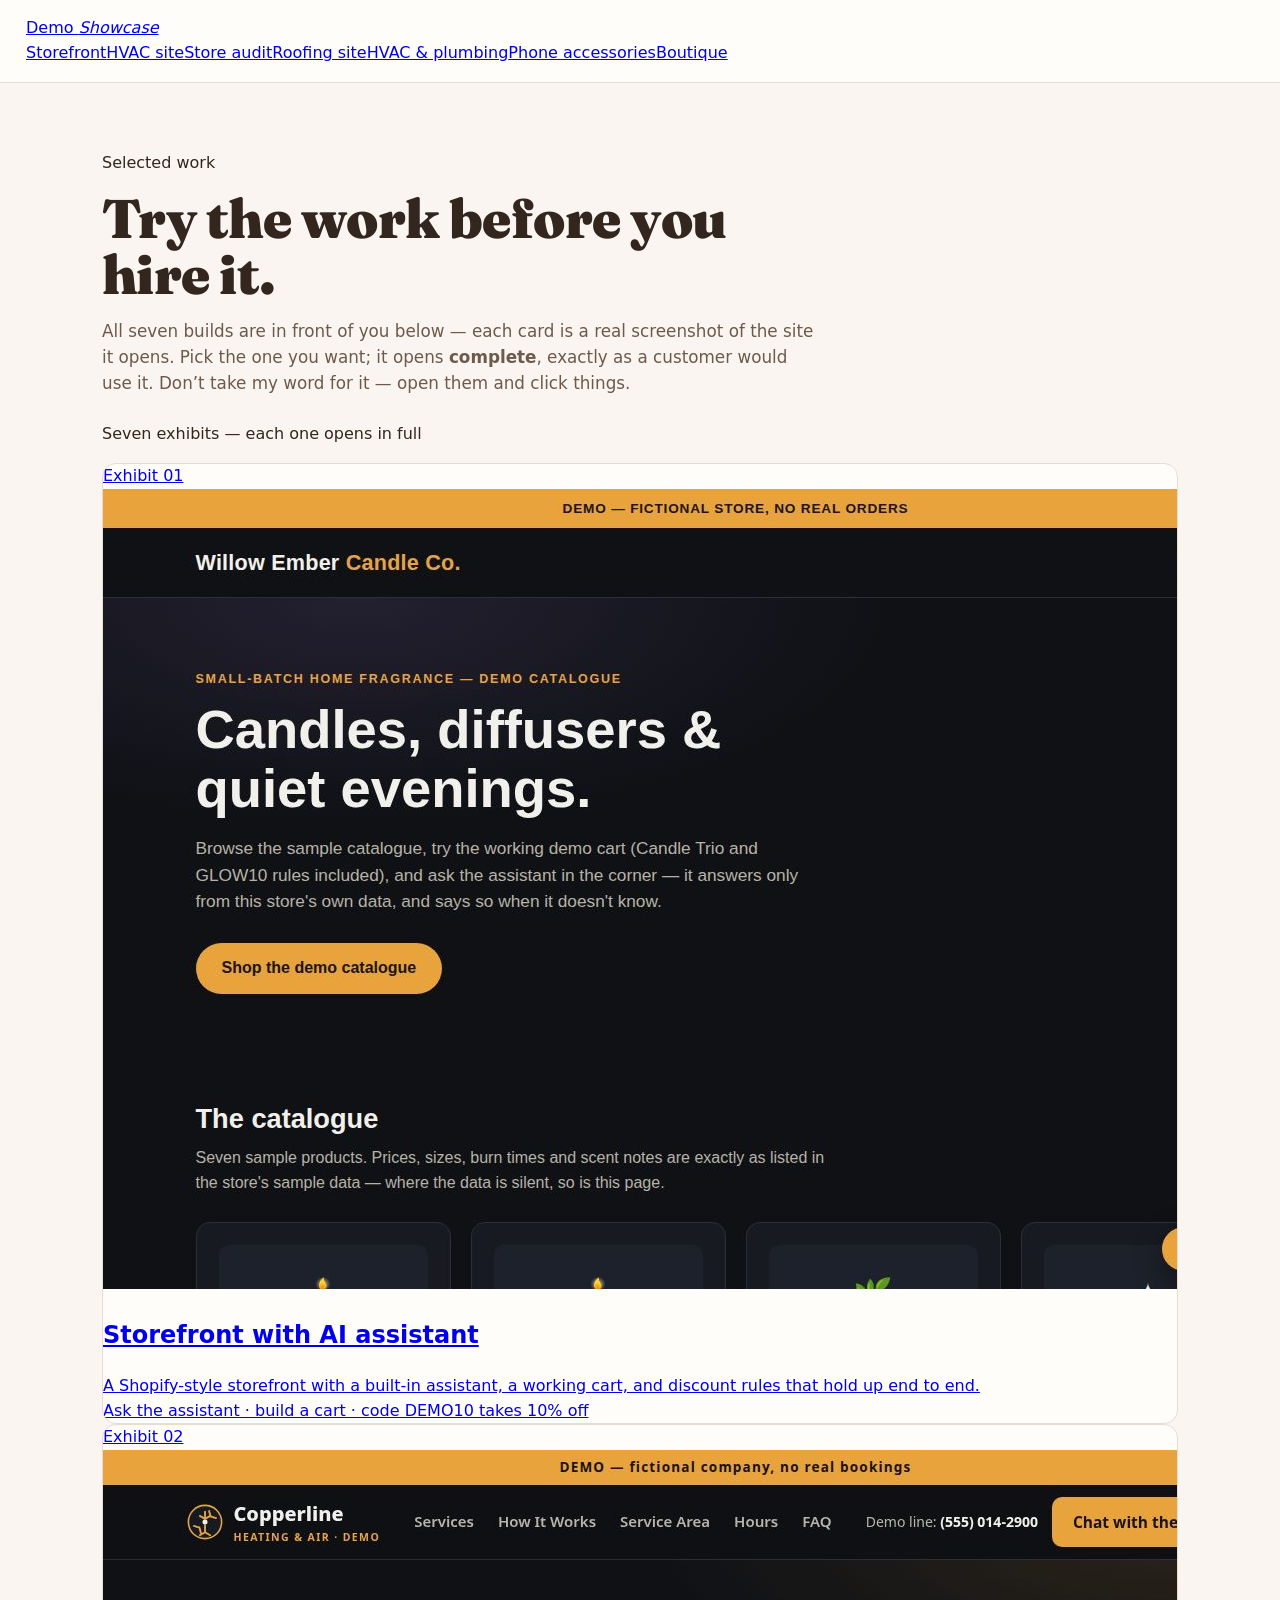
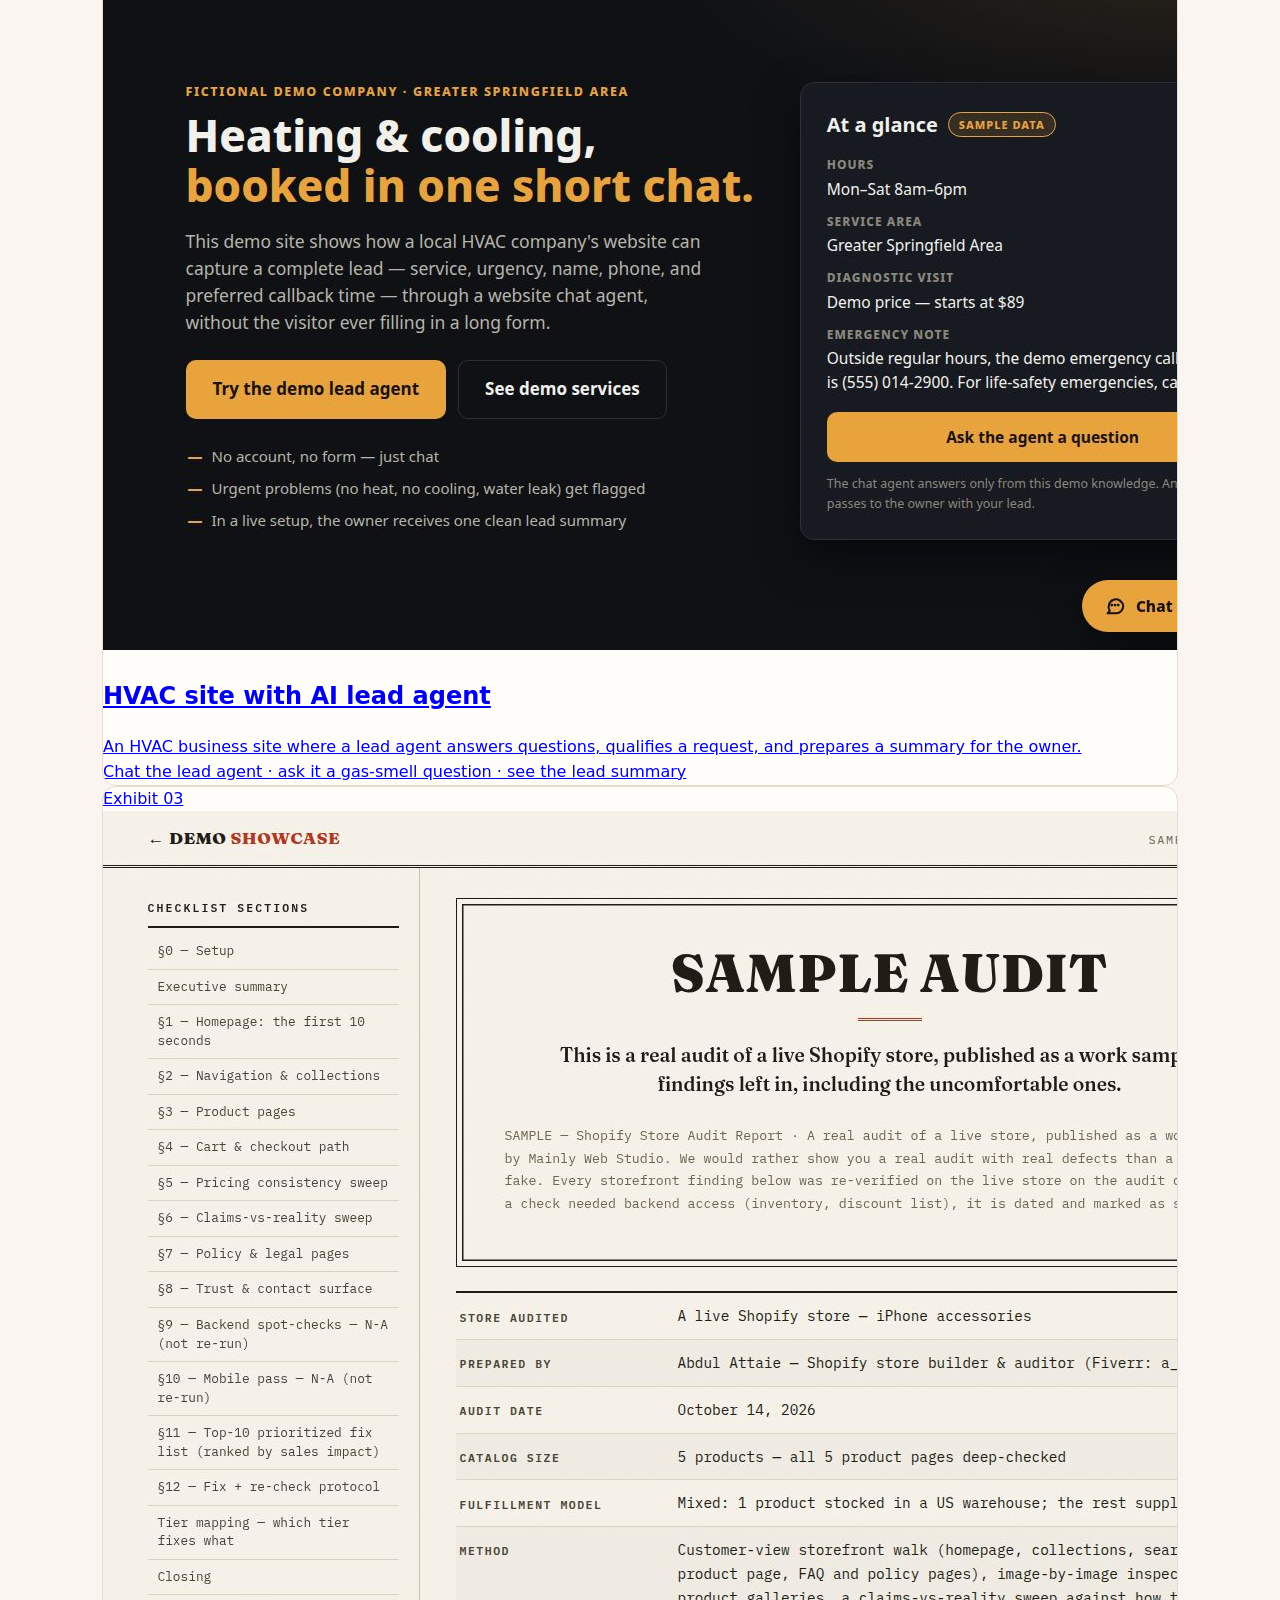
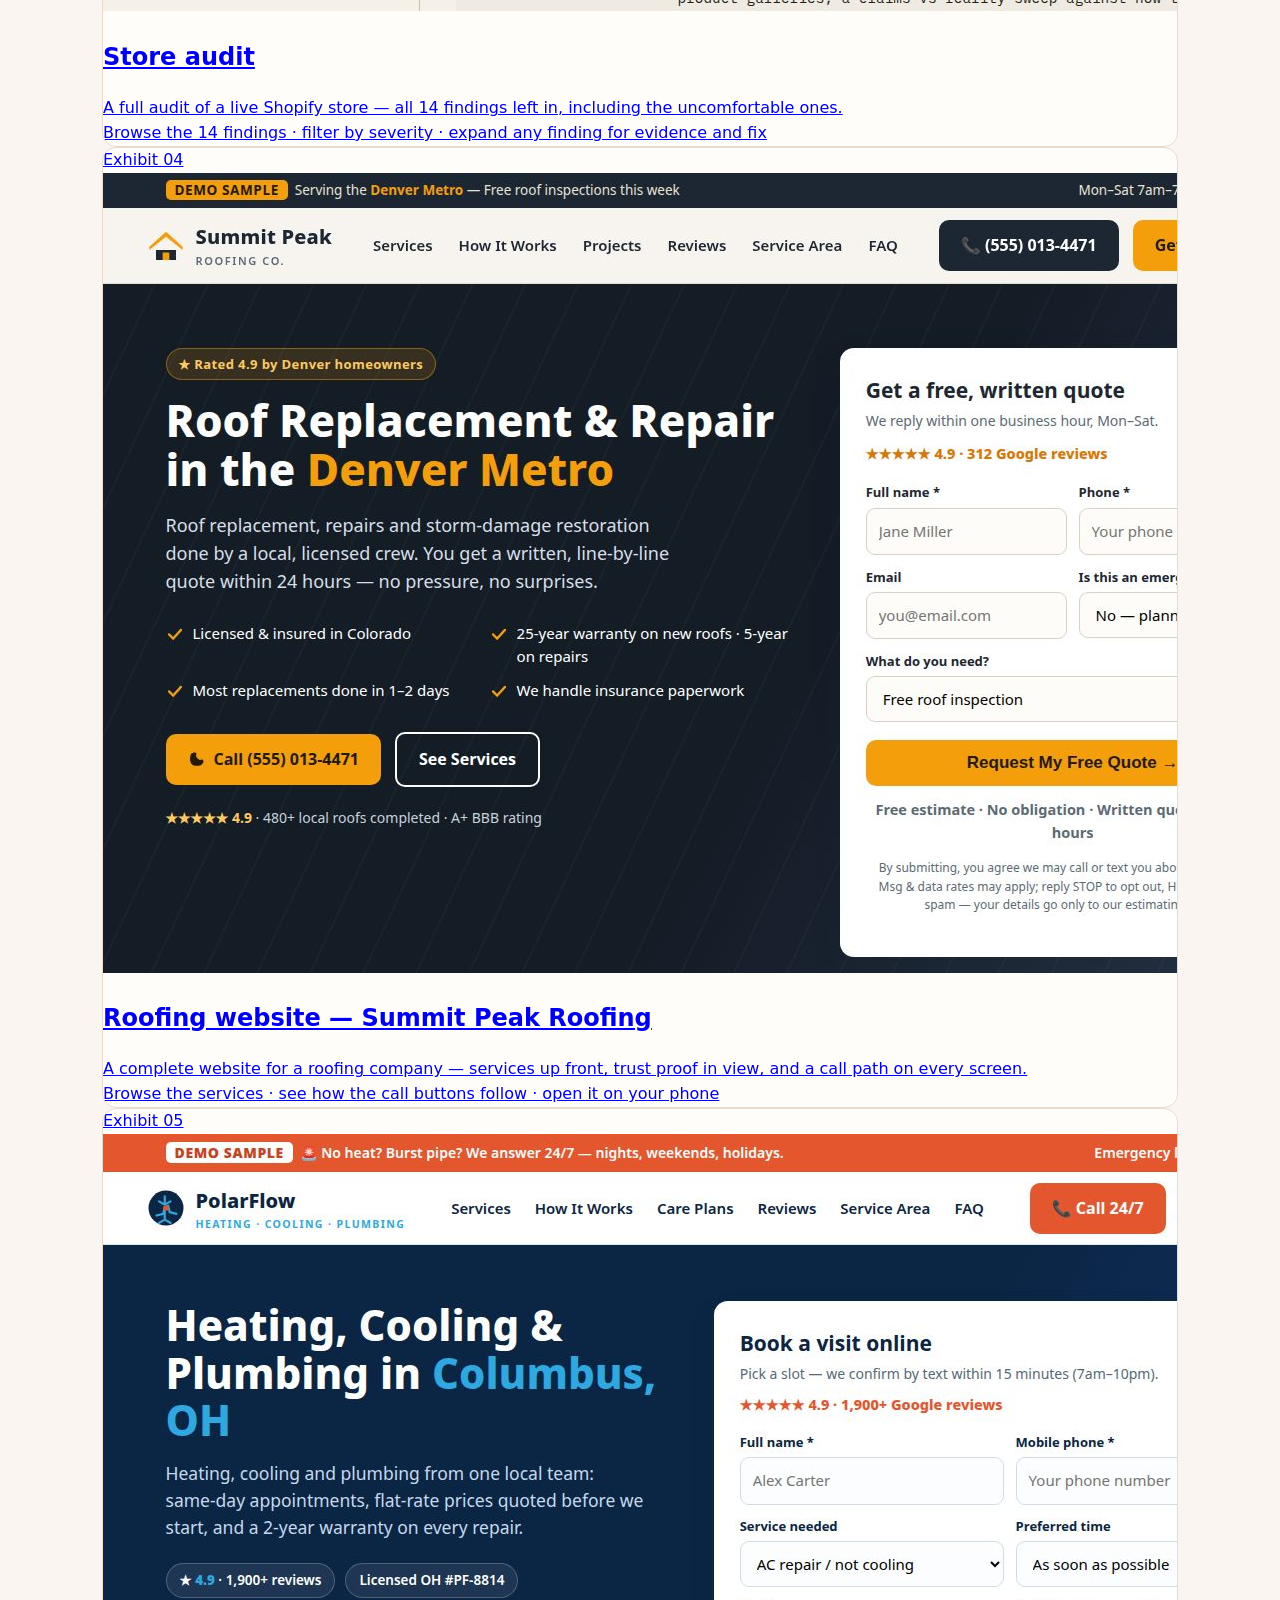
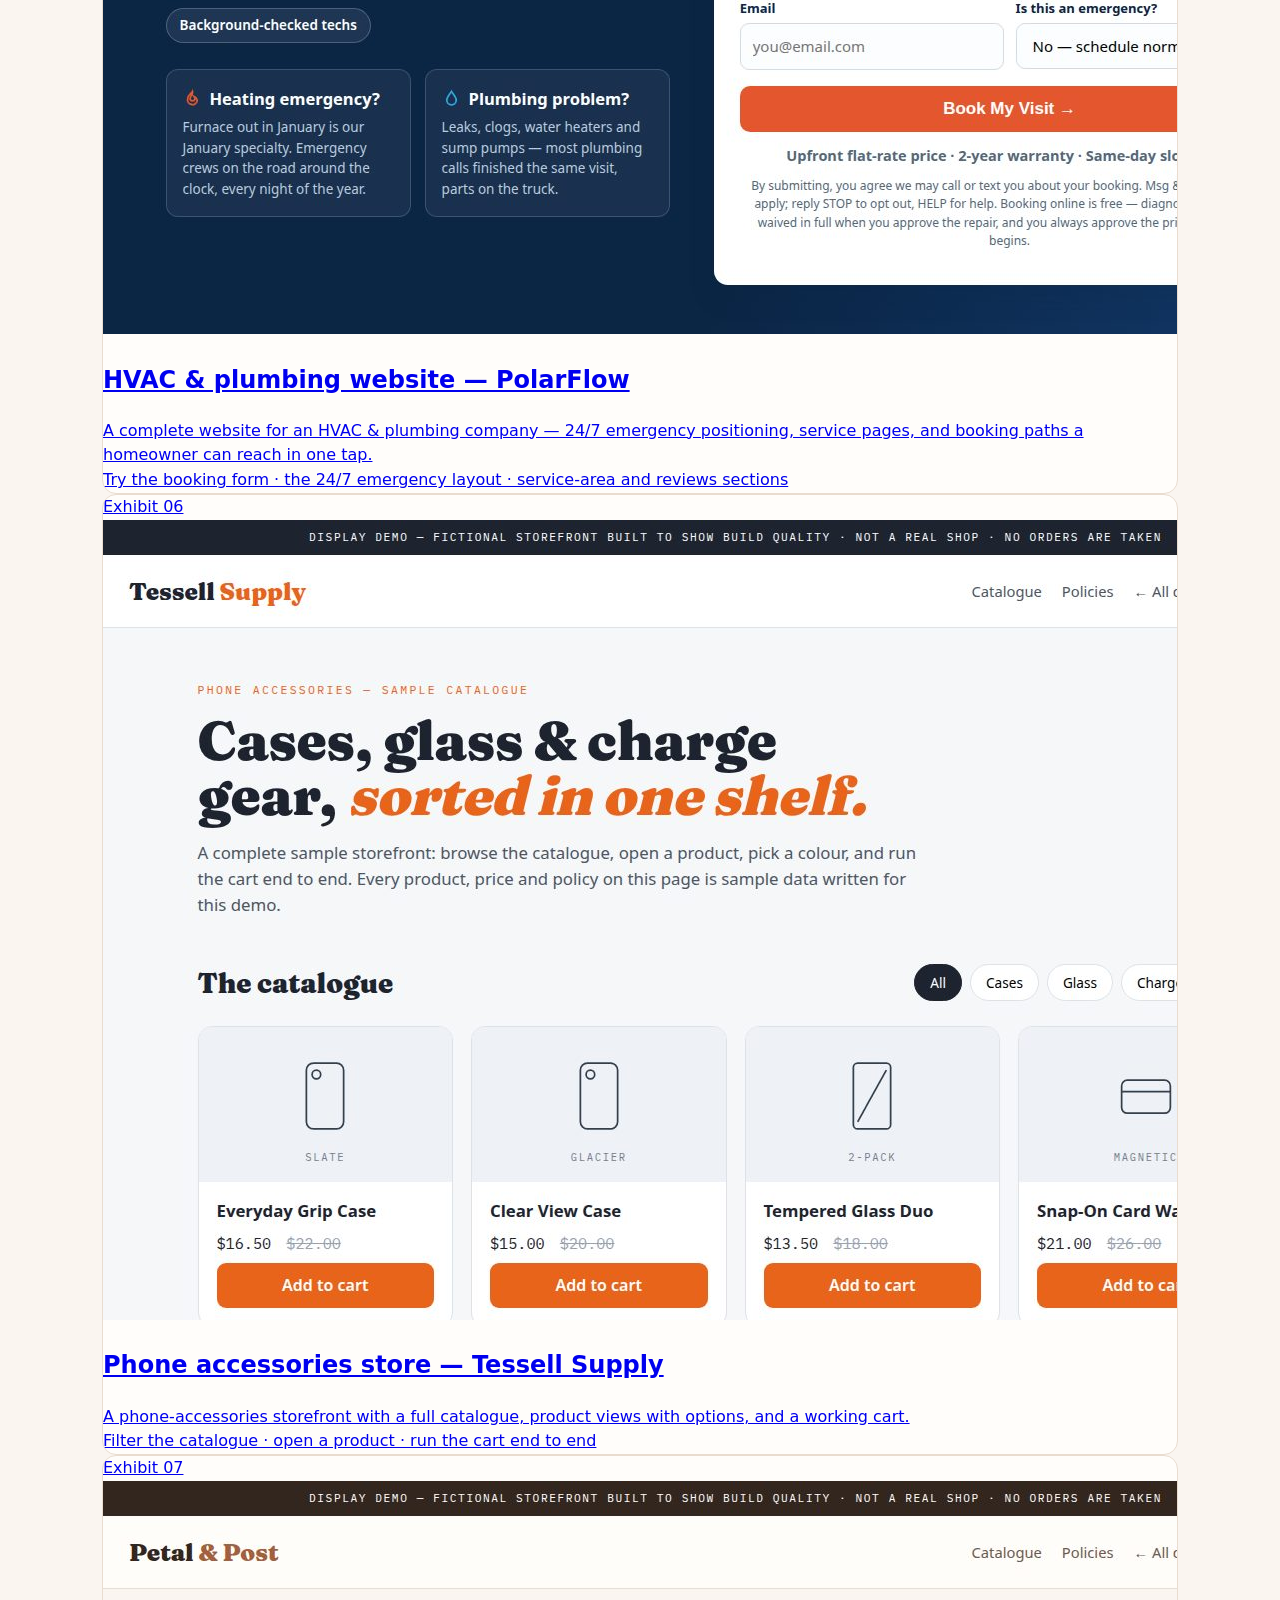
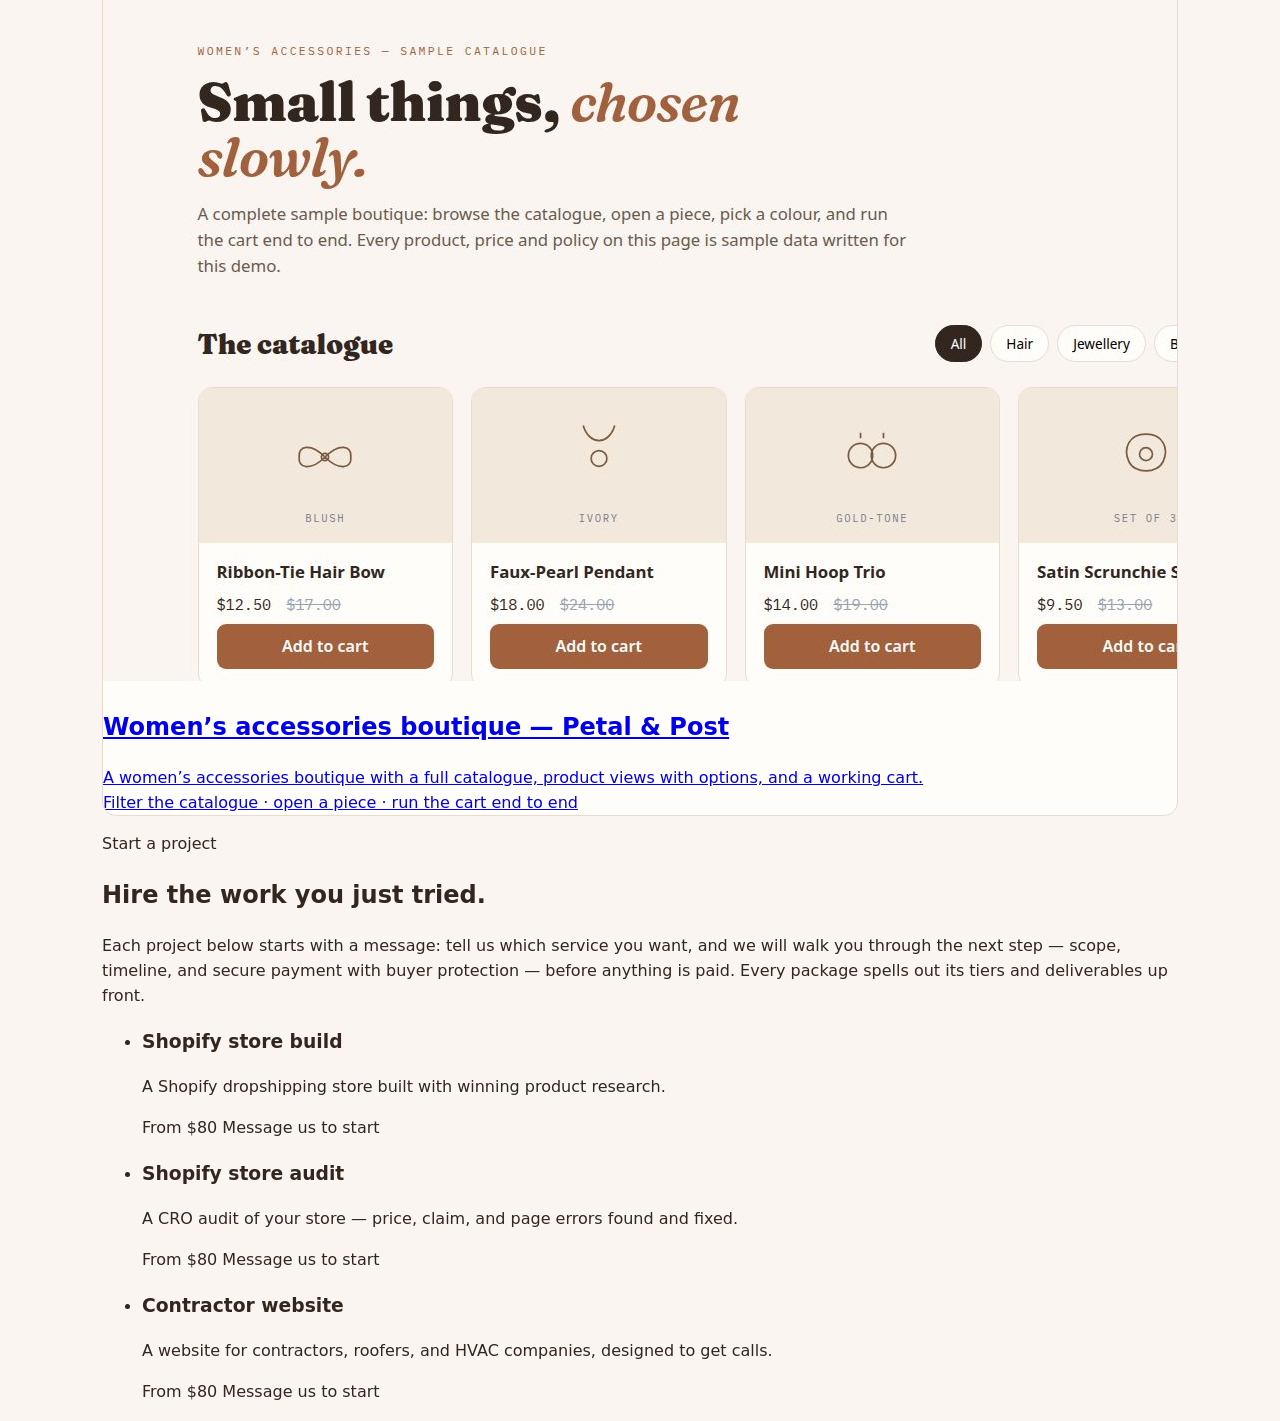
==== commit 7b31fbf5: "Privacy: remove personal name/city from hub header and footer (owner law 2026-10-18)" ====
--- a/index.html
+++ b/index.html
@@ -14,7 +14,6 @@
 <header class="site-head"><div class="wrap">
 <div class="head-row">
 <a class="wordmark" href="./">Demo <em>Showcase</em></a>
-<p class="head-note">Built &amp; signed by Abdul Attaie &middot; Fredericksburg, VA</p>
 </div>
 <nav class="site-nav" aria-label="The work">
 <a href="store/">Storefront</a><a href="hvac/">HVAC site</a><a href="audit/">Store audit</a><a href="roofing/">Roofing site</a><a href="hvac-website/">HVAC &amp; plumbing</a><a href="phone-store/">Phone accessories</a><a href="boutique/">Boutique</a>
@@ -123,9 +122,5 @@
 </section>
 </main>
 
-<footer><div class="wrap">
-<p>Demo Showcase — websites and storefronts built by Abdul Attaie &middot; Fredericksburg, VA.</p>
-</div></footer>
-
 </body>
 </html>
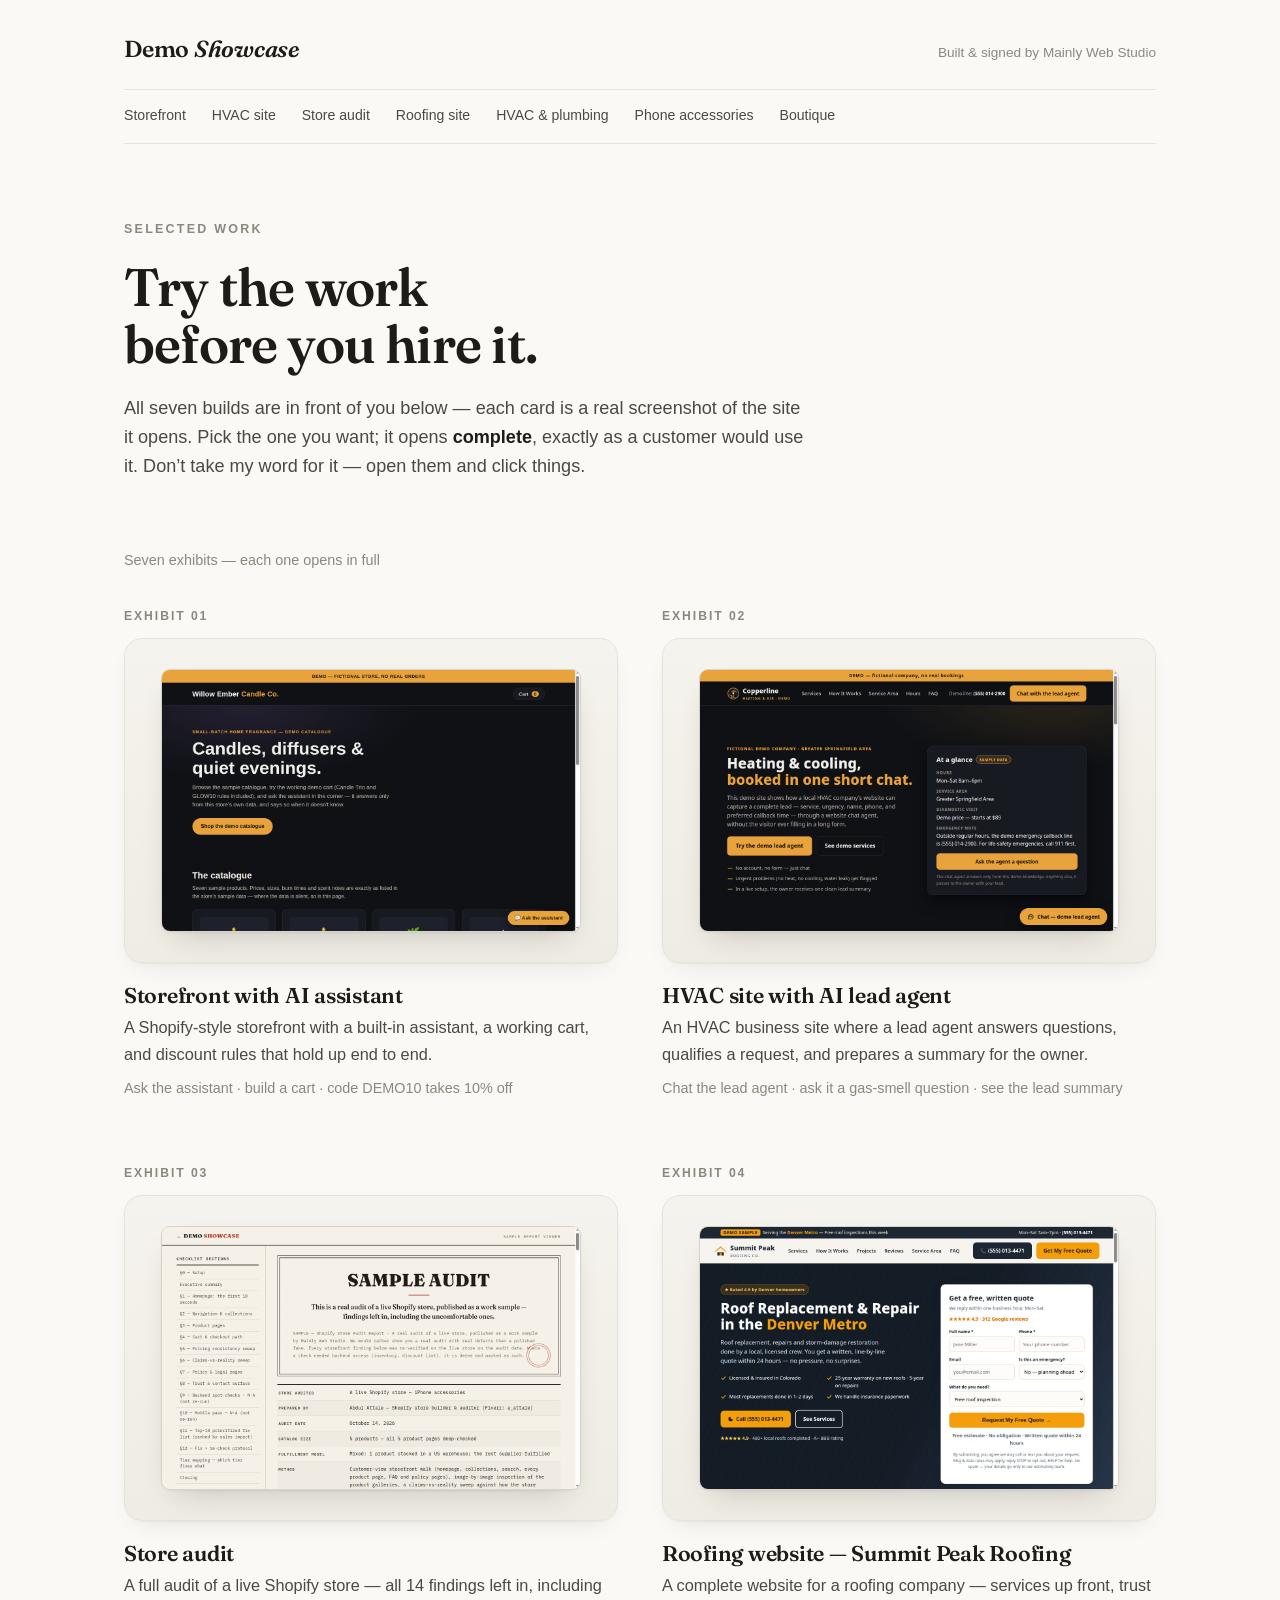
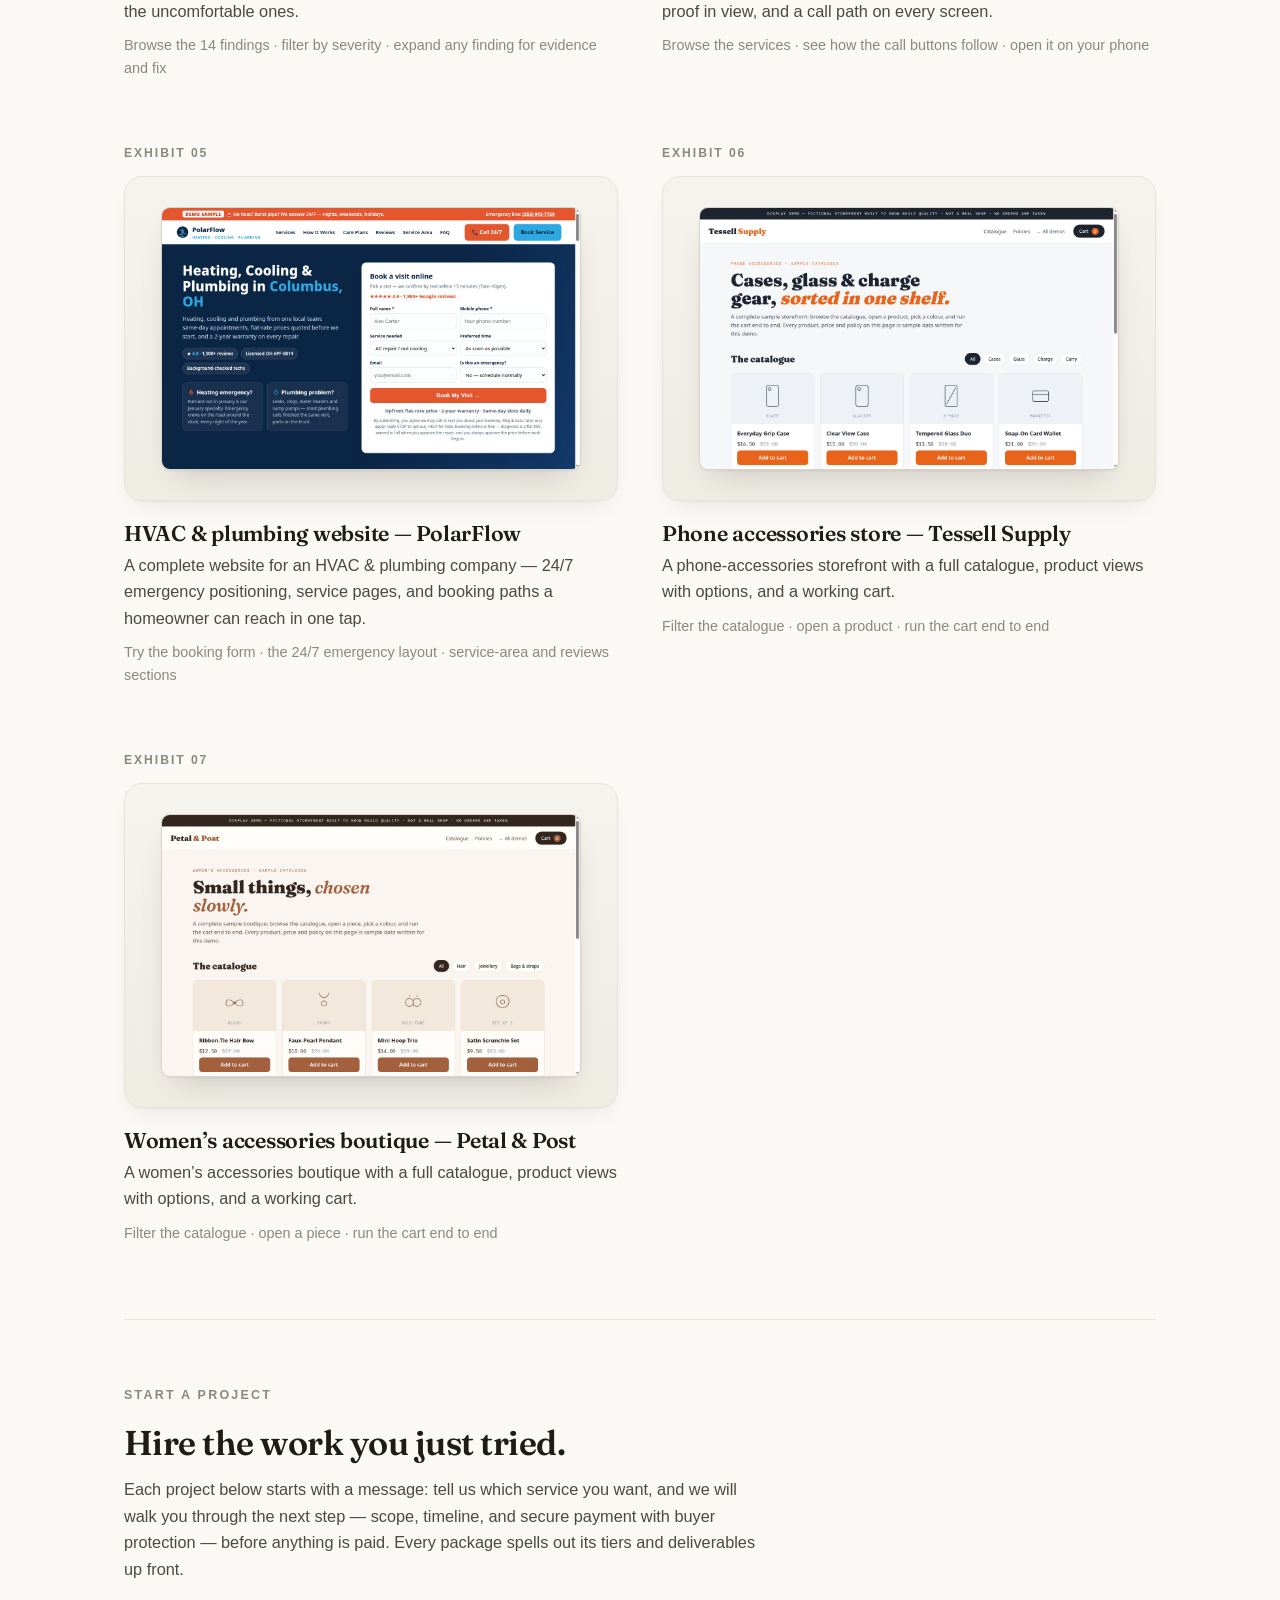
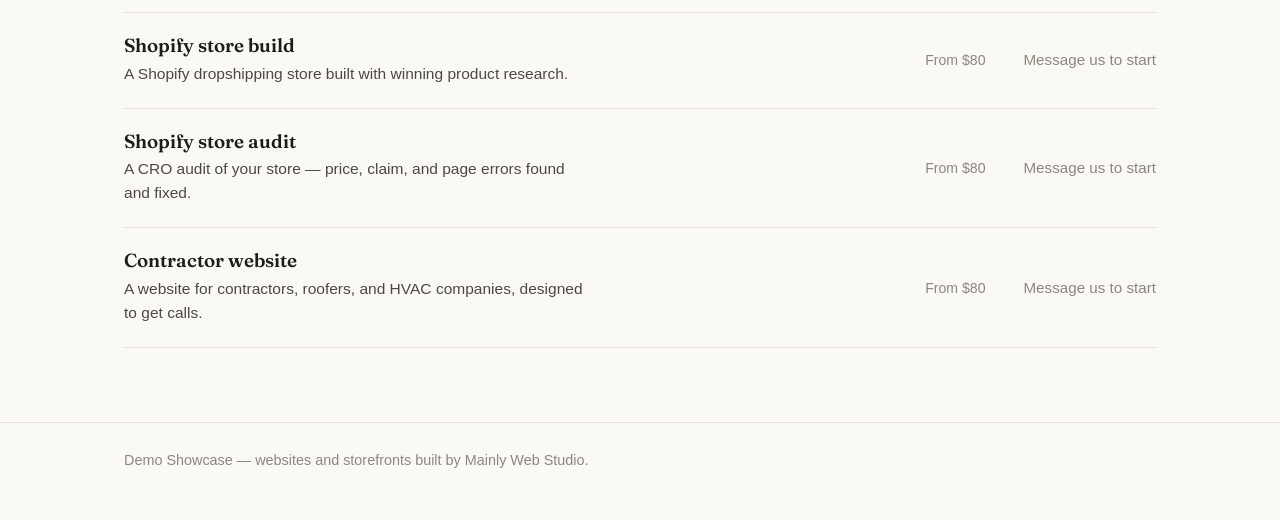
==== commit 26491c65: "Hub v3: whole-screenshot gallery mats, brand-only credit (owner approval 2026-10-18)" ====
--- a/index.html
+++ b/index.html
@@ -14,6 +14,7 @@
 <header class="site-head"><div class="wrap">
 <div class="head-row">
 <a class="wordmark" href="./">Demo <em>Showcase</em></a>
+<p class="head-note">Built &amp; signed by Mainly Web Studio</p>
 </div>
 <nav class="site-nav" aria-label="The work">
 <a href="store/">Storefront</a><a href="hvac/">HVAC site</a><a href="audit/">Store audit</a><a href="roofing/">Roofing site</a><a href="hvac-website/">HVAC &amp; plumbing</a><a href="phone-store/">Phone accessories</a><a href="boutique/">Boutique</a>
@@ -122,5 +123,9 @@
 </section>
 </main>
 
+<footer><div class="wrap">
+<p>Demo Showcase — websites and storefronts built by Mainly Web Studio.</p>
+</div></footer>
+
 </body>
 </html>
--- a/style.css
+++ b/style.css
@@ -1,80 +1,158 @@
+/* Demo Showcase hub — redesign 2026-10-18 · v3 exhibit treatment 2026-10-18.
+   Calm system: warm paper-white, one ink, one quiet accent, generous space.
+   The exhibits are the show; the page itself stays out of the way.
+   V3 (owner correction №4): each screenshot sits WHOLE and uncropped on a
+   soft mat — the complete picture, smaller and more refined; never a crop,
+   never a corner. See P-G1 as clarified in the design standard. */
 :root{
-  --bg:#faf5f0; --panel:#fffdfa; --ink:#33261e; --ink-soft:#6d5a4d;
-  --line:#e9dccf; --accent:#a2603c; --accent-ink:#ffffff;
-  --serif:"Fraunces",Georgia,serif; --mono:"IBM Plex Mono",Consolas,monospace;
+  --bg:#faf9f6;
+  --ink:#1e1c17;
+  --soft:#4c4941;
+  --muted:#8b887e;
+  --line:#e6e3da;
+  --line-strong:#d8d4c8;
+  --accent:#2b4363;
+  --accent-tint:#e3e8ef;
+  --serif:"Fraunces",Georgia,"Times New Roman",Times,serif;
+  --sans:-apple-system,BlinkMacSystemFont,"Segoe UI",Roboto,"Helvetica Neue",Arial,sans-serif;
+  --ease:cubic-bezier(.22,1,.36,1);
 }
 *{box-sizing:border-box}
-body{margin:0;background:var(--bg);color:var(--ink);font-family:system-ui,-apple-system,"Segoe UI",Roboto,sans-serif;line-height:1.55}
-.site-head{display:flex;align-items:center;gap:26px;padding:16px 26px;background:var(--panel);border-bottom:1px solid var(--line);position:sticky;top:0;z-index:5}
-.brand{font-family:var(--serif);font-weight:900;font-size:1.5rem;color:var(--ink);text-decoration:none}
-.brand span{color:var(--accent)}
-.head-nav{display:flex;gap:20px;margin-left:auto}
-.head-nav a{color:var(--ink-soft);text-decoration:none;font-size:.92rem}
-.head-nav a:hover{color:var(--ink)}
-.cart-btn{background:var(--ink);color:#fff;border:0;border-radius:999px;padding:9px 18px;font:inherit;font-size:.9rem;cursor:pointer}
-.cart-count{display:inline-block;background:var(--accent);color:#fff;border-radius:999px;min-width:22px;padding:1px 6px;margin-left:6px;font-family:var(--mono);font-size:.78rem}
-main{max-width:1120px;margin:0 auto;padding:0 22px}
-.hero{padding:52px 0 10px;max-width:720px}
-.eyebrow{font-family:var(--mono);font-size:.72rem;letter-spacing:.2em;text-transform:uppercase;color:var(--accent);margin:0 0 14px}
-.hero h1{font-family:var(--serif);font-weight:900;font-size:clamp(2.1rem,5vw,3.4rem);line-height:1.02;margin:0 0 16px;letter-spacing:-.01em}
-.hero h1 em{font-style:italic;color:var(--accent)}
-.lede{color:var(--ink-soft);font-size:1.05rem;margin:0}
-.catalogue{padding:34px 0 8px}
-.cat-head{display:flex;align-items:center;justify-content:space-between;gap:16px;flex-wrap:wrap}
-.cat-head h2{font-family:var(--serif);font-size:1.7rem;margin:0}
-.filters{display:flex;gap:8px;flex-wrap:wrap}
-.chip{border:1px solid var(--line);background:var(--panel);border-radius:999px;padding:7px 15px;font:inherit;font-size:.85rem;cursor:pointer}
-.chip.is-on{background:var(--ink);color:#fff;border-color:var(--ink)}
-.grid{display:grid;grid-template-columns:repeat(auto-fill,minmax(240px,1fr));gap:18px;margin-top:22px}
-.card{background:var(--panel);border:1px solid var(--line);border-radius:14px;overflow:hidden;display:flex;flex-direction:column}
-.card-open{display:block;width:100%;border:0;background:#f3e8dc;color:#7a5b40;padding:26px 10px 18px;cursor:pointer;text-align:center}
-.card-art{width:86px;height:86px}
-.card-tone{display:block;margin-top:8px;font-family:var(--mono);font-size:.66rem;letter-spacing:.16em;text-transform:uppercase;color:#74808f}
-.card-body{padding:16px 18px 18px;display:flex;flex-direction:column;gap:8px;flex:1}
-.card-body h3{margin:0;font-size:1.05rem}
-.card-price{margin:0;font-family:var(--mono);font-size:.95rem}
-.card-price s{color:#98a2b1;margin-left:6px}
-.add-btn{margin-top:auto;background:var(--accent);color:var(--accent-ink);border:0;border-radius:9px;padding:10px 14px;font:inherit;font-weight:600;cursor:pointer}
-.add-btn:hover{filter:brightness(1.06)}
-.grid-note{font-family:var(--mono);font-size:.76rem;color:#74808f}
-.policies{padding:36px 0 50px}
-.policies h2{font-family:var(--serif);font-size:1.7rem}
-.policy-cols{display:grid;grid-template-columns:repeat(auto-fit,minmax(230px,1fr));gap:18px}
-.policy-cols>div{background:var(--panel);border:1px solid var(--line);border-radius:12px;padding:18px}
-.policy-cols h3{margin:0 0 8px;font-size:1rem}
-.policy-cols p{margin:0;color:var(--ink-soft);font-size:.94rem}
-footer{border-top:1px solid var(--line);padding:24px 26px 40px;color:var(--ink-soft);font-size:.9rem;max-width:1120px;margin:0 auto}
-footer a{color:var(--ink)}
-.drawer-scrim{position:fixed;inset:0;background:rgba(13,18,26,.48);z-index:20}
-.drawer{position:fixed;top:0;right:0;height:100dvh;width:min(400px,94vw);background:var(--panel);z-index:21;padding:22px;box-shadow:-14px 0 34px rgba(10,15,22,.22);display:flex;flex-direction:column}
-.drawer[hidden]{display:none}
-.drawer-head{display:flex;justify-content:space-between;align-items:center}
-.drawer-head h2{font-family:var(--serif);margin:0}
-.drawer-head button{background:none;border:0;font-size:1.7rem;cursor:pointer;line-height:1}
-.drawer-lines{flex:1;overflow:auto;margin:16px 0}
-.line{display:flex;align-items:center;gap:12px;padding:12px 0;border-bottom:1px solid var(--line)}
-.line-info{flex:1;display:flex;flex-direction:column}
-.line-info span{color:var(--ink-soft);font-size:.84rem;font-family:var(--mono)}
-.line-qty{display:flex;align-items:center;gap:8px}
-.line-qty button{width:27px;height:27px;border-radius:7px;border:1px solid var(--line);background:var(--bg);cursor:pointer}
-.line-rm{background:none;border:0;color:var(--accent);cursor:pointer;font-size:.82rem}
-.empty{color:var(--ink-soft)}
-.drawer-total{display:flex;justify-content:space-between;font-size:1.05rem;margin:0 0 6px}
-.drawer-note{font-family:var(--mono);font-size:.72rem;color:#74808f;margin:0 0 12px}
-.checkout-btn{width:100%;background:var(--ink);color:#fff;border:0;border-radius:9px;padding:12px;font:inherit;font-weight:600;cursor:pointer}
-.drawer-done{color:var(--ink-soft);font-size:.9rem}
-.quick{border:0;border-radius:16px;padding:0;max-width:min(620px,94vw);width:620px}
-.quick::backdrop{background:rgba(13,18,26,.5)}
-.quick-close{position:absolute;top:8px;right:14px;background:none;border:0;font-size:1.7rem;cursor:pointer;z-index:2}
-.quick-art{background:#f3e8dc;color:#7a5b40;text-align:center;padding:34px 10px 22px}
-.quick-svg{width:110px;height:110px}
-.quick-body{padding:22px 26px 28px}
-.quick-cat{font-family:var(--mono);font-size:.68rem;letter-spacing:.18em;text-transform:uppercase;color:var(--accent);margin:0}
-.quick-body h2{font-family:var(--serif);margin:8px 0}
-.quick-desc{color:var(--ink-soft);margin:0 0 10px}
-.quick-price{font-family:var(--mono);font-size:1.05rem}
-.quick-price s{color:#98a2b1}
-.quick-opts{display:flex;gap:8px;flex-wrap:wrap;margin:14px 0 18px}
-.opt{border:1px solid var(--line);background:var(--bg);border-radius:999px;padding:7px 15px;font:inherit;font-size:.86rem;cursor:pointer}
-.opt.is-on{background:var(--ink);color:#fff;border-color:var(--ink)}
-@media(max-width:640px){ .head-nav{display:none} .hero{padding-top:36px} }
+body{
+  margin:0;
+  background:var(--bg);
+  color:var(--ink);
+  font-family:var(--sans);
+  font-size:1.02rem;
+  line-height:1.6;
+  -webkit-font-smoothing:antialiased;
+}
+::selection{background:var(--accent-tint);color:var(--ink)}
+a{color:var(--accent)}
+a:focus-visible{outline:2px solid var(--accent);outline-offset:4px}
+.wrap{max-width:1080px;margin:0 auto;padding:0 24px}
+
+/* ---------- Header: one quiet row ---------- */
+.site-head{padding:30px 0 0}
+.head-row{display:flex;justify-content:space-between;align-items:baseline;gap:16px;flex-wrap:wrap}
+.wordmark{
+  font-family:var(--serif);font-weight:600;
+  font-size:1.45rem;letter-spacing:-.01em;
+  color:var(--ink);text-decoration:none;
+}
+.wordmark em{font-style:italic}
+.head-note{margin:0;font-size:.85rem;color:var(--muted)}
+.site-nav{
+  display:flex;gap:6px 26px;flex-wrap:wrap;
+  margin-top:22px;padding:14px 0 16px;
+  border-top:1px solid var(--line);border-bottom:1px solid var(--line);
+}
+.site-nav a{font-size:.88rem;color:var(--soft);text-decoration:none}
+.site-nav a:hover{color:var(--ink);text-decoration:underline;text-underline-offset:4px}
+
+/* ---------- Hero: one headline, one paragraph ---------- */
+.hero{padding:76px 0 10px;max-width:680px}
+.kicker{
+  margin:0 0 18px;
+  font-size:.78rem;font-weight:600;letter-spacing:.18em;text-transform:uppercase;color:var(--muted);
+}
+h1{
+  margin:0 0 22px;
+  font-family:var(--serif);font-weight:600;
+  font-size:clamp(2.3rem,4.6vw,3.3rem);
+  line-height:1.08;letter-spacing:-.015em;
+  text-wrap:balance;
+}
+.lede{margin:0;font-size:1.13rem;line-height:1.62;color:var(--soft)}
+.lede strong{color:var(--ink);font-weight:600}
+
+/* ---------- Works: a calm two-column grid of modest cards ---------- */
+.works-label{margin:58px 0 0;font-size:.9rem;color:var(--muted)}
+.works{display:grid;grid-template-columns:repeat(2,minmax(0,1fr));gap:64px 44px;padding:34px 0 30px}
+.card{
+  display:block;color:inherit;text-decoration:none;
+  -webkit-tap-highlight-color:transparent;
+  transition:transform .5s var(--ease);
+}
+.card-kicker{
+  display:block;margin:0 0 12px;
+  font-size:.76rem;font-weight:600;letter-spacing:.16em;text-transform:uppercase;color:var(--muted);
+}
+/* The mat: the whole screenshot lies on it like a print on a gallery mat —
+   complete and uncropped (natural aspect, no object-fit, no fixed height),
+   smaller than the card, finished with a hairline and a soft print shadow. */
+.shot{
+  display:block;
+  padding:30px 36px;
+  background:linear-gradient(180deg,#f5f3ed 0%,#efece4 100%);
+  border:1px solid var(--line);border-radius:18px;
+  box-shadow:0 1px 2px rgba(30,28,23,.04),0 10px 26px -12px rgba(30,28,23,.13);
+  transition:box-shadow .5s var(--ease),border-color .5s var(--ease);
+}
+.shot img{
+  display:block;width:100%;height:auto;
+  border:1px solid var(--line-strong);border-radius:9px;
+  box-shadow:0 1px 2px rgba(30,28,23,.05),0 14px 30px -14px rgba(30,28,23,.22);
+  transition:box-shadow .5s var(--ease);
+}
+/* Desktop affordance: the card physically lifts, its shadow grows — it feels openable. */
+.card:hover{transform:translateY(-5px)}
+.card:hover .shot{
+  border-color:var(--line-strong);
+  box-shadow:0 2px 4px rgba(30,28,23,.04),0 32px 58px -20px rgba(30,28,23,.27);
+}
+.card:hover .shot img{
+  box-shadow:0 2px 3px rgba(30,28,23,.05),0 22px 40px -16px rgba(30,28,23,.30);
+}
+.card:focus-visible{outline:none;transform:translateY(-5px)}
+.card:focus-visible .shot{
+  border-color:var(--line-strong);
+  box-shadow:0 2px 4px rgba(30,28,23,.04),0 32px 58px -20px rgba(30,28,23,.27);
+  outline:2px solid var(--accent);outline-offset:5px;
+}
+.card:active{transform:translateY(-2px)}
+.card h2{
+  margin:20px 0 6px;
+  font-family:var(--serif);font-weight:600;
+  font-size:1.34rem;line-height:1.16;letter-spacing:-.012em;color:var(--ink);
+}
+.card-desc{display:block;color:var(--soft);line-height:1.62}
+.card-try{display:block;margin-top:10px;font-size:.9rem;color:var(--muted)}
+
+/* ---------- Order ---------- */
+.order{margin-top:44px;padding:66px 0 10px;border-top:1px solid var(--line)}
+.order-title{
+  margin:0 0 14px;
+  font-family:var(--serif);font-weight:600;
+  font-size:clamp(1.7rem,3.2vw,2.15rem);line-height:1.12;letter-spacing:-.015em;
+}
+.order-lede{margin:0 0 30px;max-width:640px;color:var(--soft);line-height:1.62}
+.order-list{list-style:none;margin:0;padding:0;border-bottom:1px solid var(--line)}
+.order-list li{
+  display:grid;grid-template-columns:1fr auto auto;gap:8px 38px;align-items:center;
+  padding:22px 0;border-top:1px solid var(--line);
+}
+.order-info h3{margin:0 0 4px;font-family:var(--serif);font-weight:600;font-size:1.18rem;line-height:1.2;color:var(--ink)}
+.order-info p{margin:0;max-width:470px;font-size:.97rem;line-height:1.55;color:var(--soft)}
+.order-price{font-size:.88rem;color:var(--muted);white-space:nowrap}
+.order-note{font-size:.95rem;font-weight:500;white-space:nowrap;color:var(--muted)}
+
+/* ---------- Footer (disclaimers verbatim) ---------- */
+footer{margin-top:64px;border-top:1px solid var(--line);padding:26px 0 40px;color:var(--muted);font-size:.9rem}
+footer p{margin:0 0 8px;max-width:820px}
+
+/* ---------- Mobile ---------- */
+@media(max-width:860px){
+  .wrap{padding:0 20px}
+  .head-note{display:none}
+  .hero{padding:52px 0 6px}
+  .works{grid-template-columns:1fr;gap:58px;padding-top:28px}
+  .shot{padding:20px}
+  .card h2{font-size:1.42rem;margin-top:22px}
+  .order{padding-top:52px}
+  .order-list li{grid-template-columns:1fr;gap:5px;padding:20px 0}
+}
+@media(prefers-reduced-motion:reduce){
+  .card,.shot{transition:none}
+  .card:hover,.card:focus-visible,.card:active{transform:none}
+}
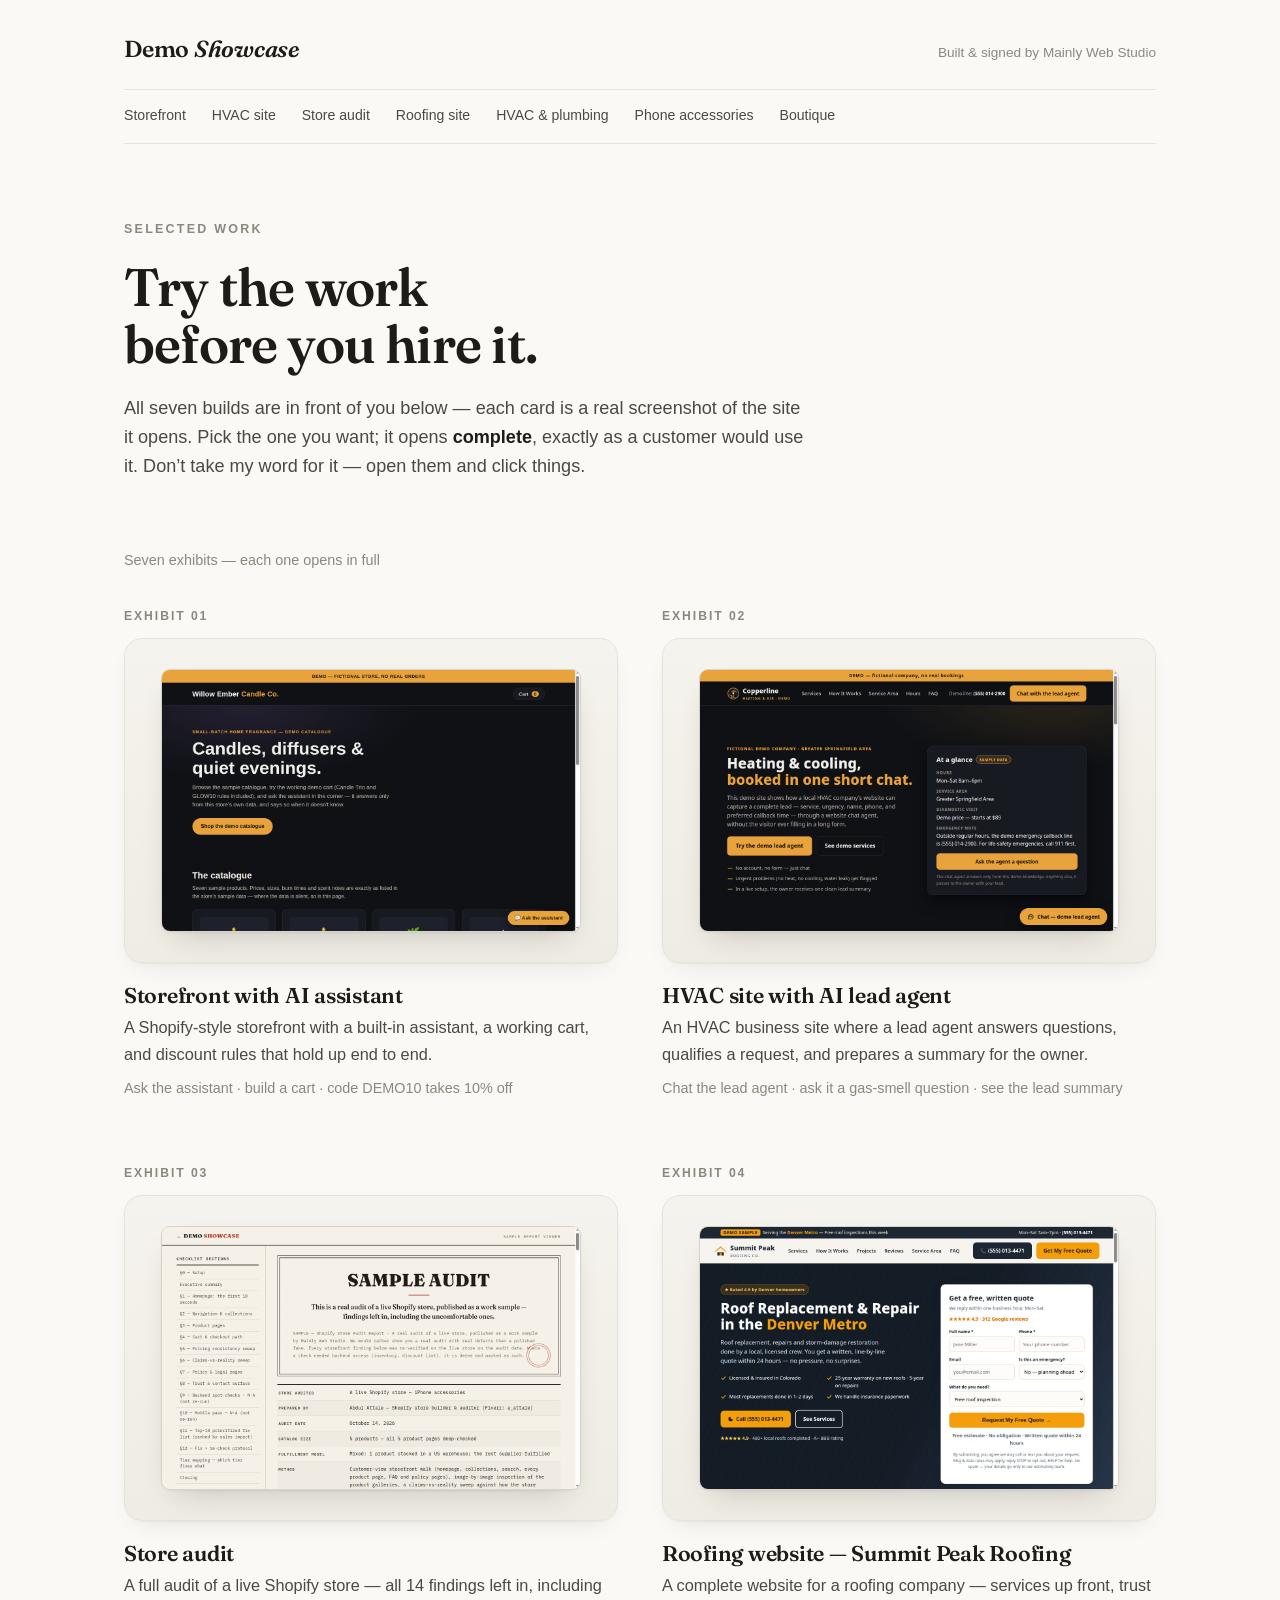
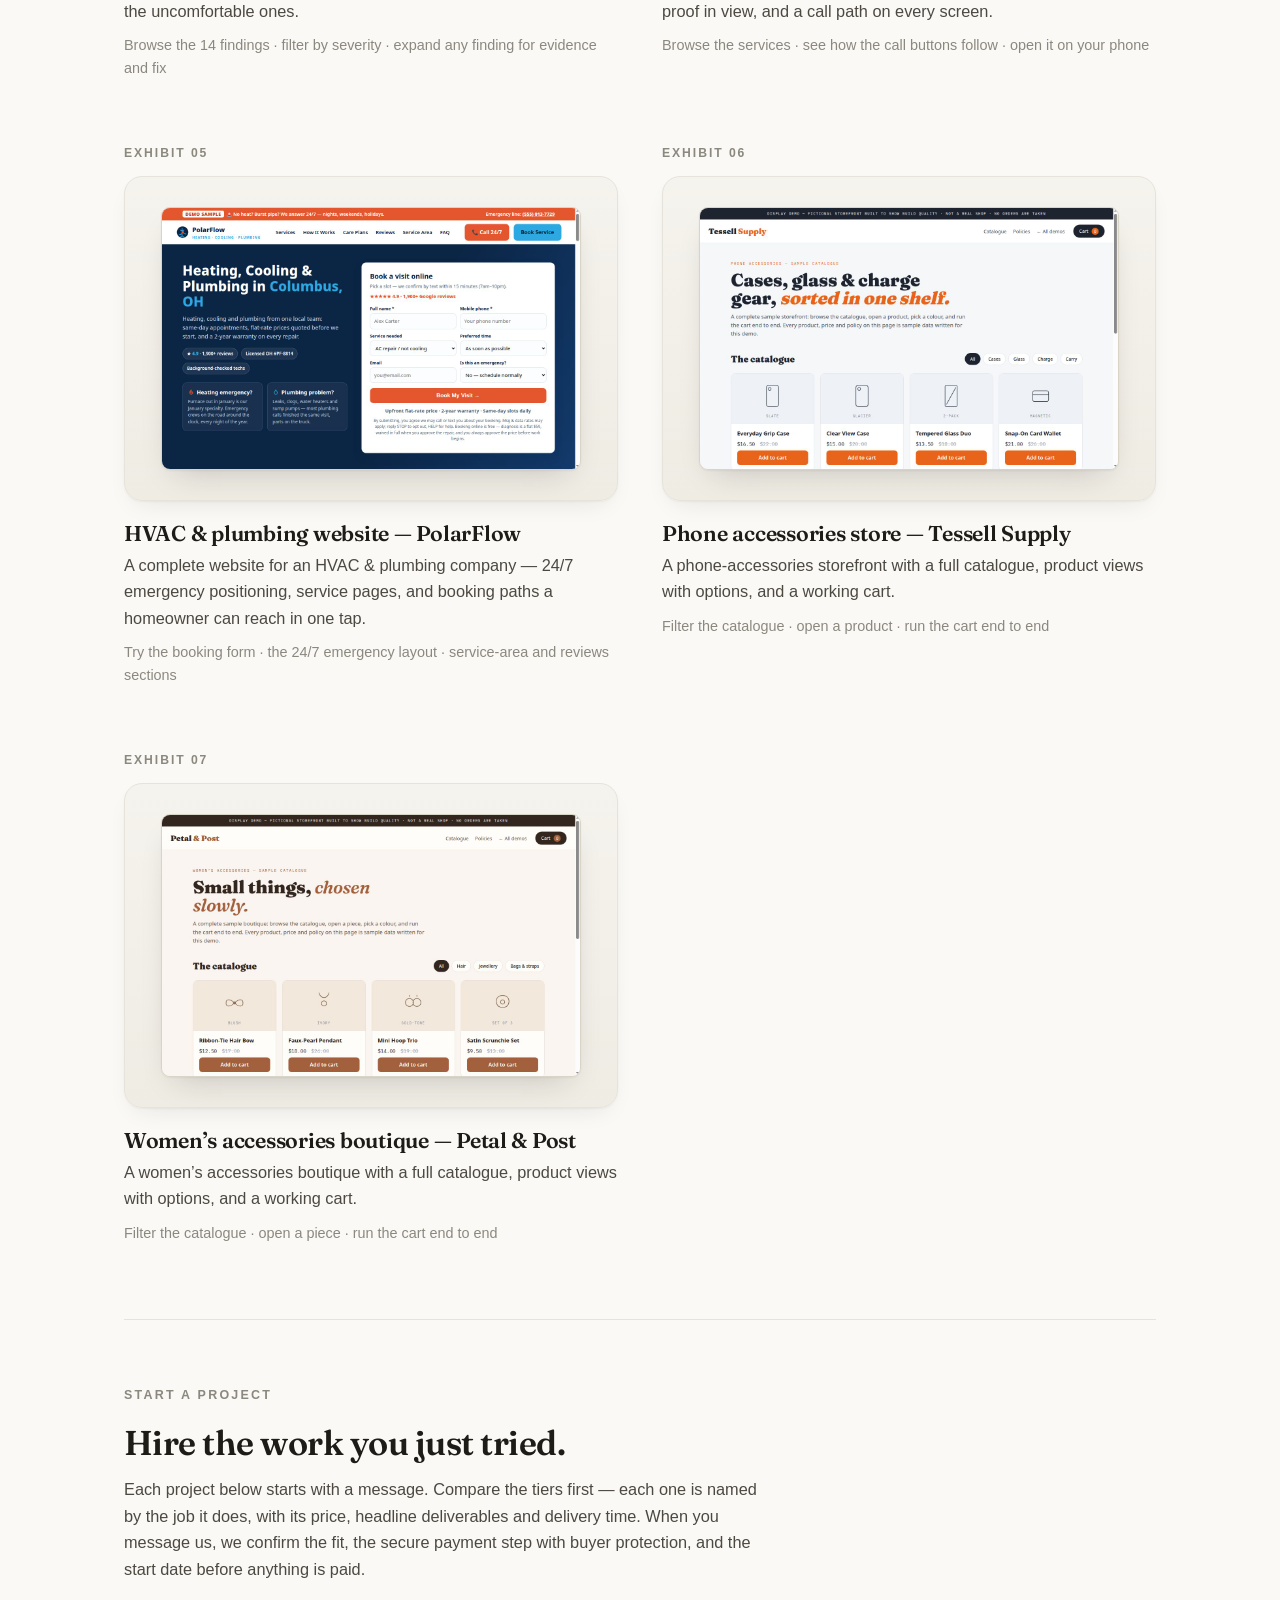
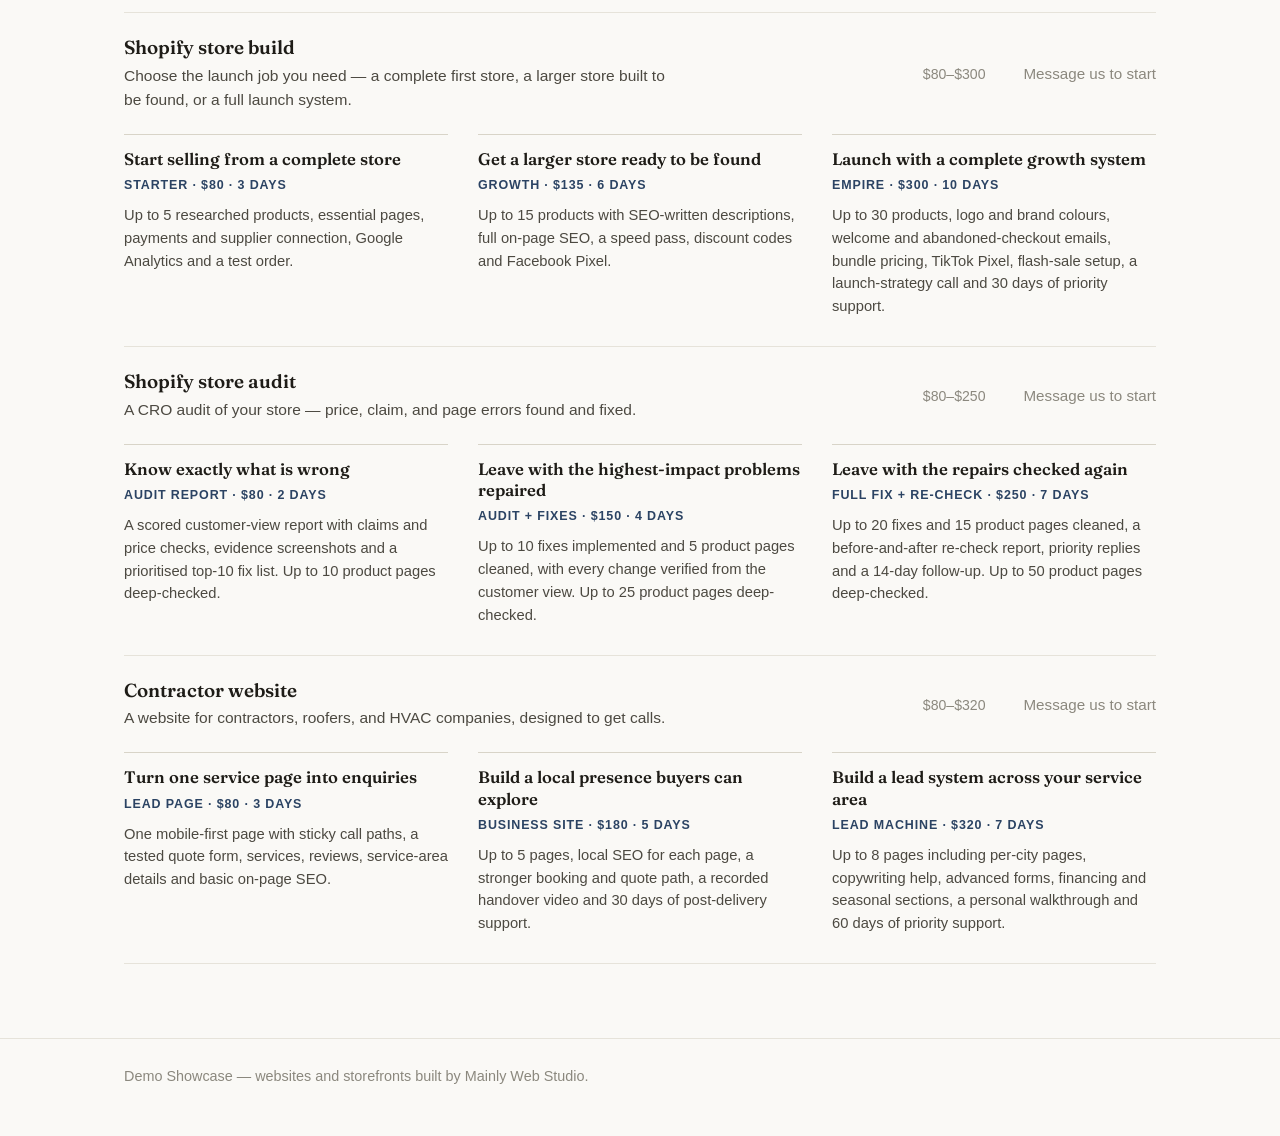
==== commit c66a9387: "Hub fix: show all nine tiers, buyer-job first (claim-truth fix, owner-approved 2026-10-18)" ====
--- a/index.html
+++ b/index.html
@@ -93,31 +93,88 @@
 <section class="order" aria-label="Start a project">
 <p class="kicker">Start a project</p>
 <h2 class="order-title">Hire the work you just tried.</h2>
-<p class="order-lede">Each project below starts with a message: tell us which service you want, and we will walk you through the next step &mdash; scope, timeline, and secure payment with buyer protection &mdash; before anything is paid. Every package spells out its tiers and deliverables up front.</p>
+<p class="order-lede">Each project below starts with a message. Compare the tiers first &mdash; each one is named by the job it does, with its price, headline deliverables and delivery time. When you message us, we confirm the fit, the secure payment step with buyer protection, and the start date before anything is paid.</p>
 <ul class="order-list">
 <li>
+<div class="order-head">
 <div class="order-info">
 <h3>Shopify store build</h3>
-<p>A Shopify dropshipping store built with winning product research.</p>
+<p>Choose the launch job you need &mdash; a complete first store, a larger store built to be found, or a full launch system.</p>
 </div>
-<span class="order-price">From $80</span>
+<span class="order-price">$80&ndash;$300</span>
 <span class="order-note">Message us to start</span>
+</div>
+<div class="tier-list" aria-label="Shopify store build packages">
+<article class="tier">
+<h4>Start selling from a complete store</h4>
+<p class="tier-meta">Starter &middot; $80 &middot; 3 days</p>
+<p>Up to 5 researched products, essential pages, payments and supplier connection, Google Analytics and a test order.</p>
+</article>
+<article class="tier">
+<h4>Get a larger store ready to be found</h4>
+<p class="tier-meta">Growth &middot; $135 &middot; 6 days</p>
+<p>Up to 15 products with SEO-written descriptions, full on-page SEO, a speed pass, discount codes and Facebook Pixel.</p>
+</article>
+<article class="tier">
+<h4>Launch with a complete growth system</h4>
+<p class="tier-meta">Empire &middot; $300 &middot; 10 days</p>
+<p>Up to 30 products, logo and brand colours, welcome and abandoned-checkout emails, bundle pricing, TikTok Pixel, flash-sale setup, a launch-strategy call and 30 days of priority support.</p>
+</article>
+</div>
 </li>
 <li>
+<div class="order-head">
 <div class="order-info">
 <h3>Shopify store audit</h3>
 <p>A CRO audit of your store — price, claim, and page errors found and fixed.</p>
 </div>
-<span class="order-price">From $80</span>
+<span class="order-price">$80&ndash;$250</span>
 <span class="order-note">Message us to start</span>
+</div>
+<div class="tier-list" aria-label="Shopify store audit packages">
+<article class="tier">
+<h4>Know exactly what is wrong</h4>
+<p class="tier-meta">Audit Report &middot; $80 &middot; 2 days</p>
+<p>A scored customer-view report with claims and price checks, evidence screenshots and a prioritised top-10 fix list. Up to 10 product pages deep-checked.</p>
+</article>
+<article class="tier">
+<h4>Leave with the highest-impact problems repaired</h4>
+<p class="tier-meta">Audit + Fixes &middot; $150 &middot; 4 days</p>
+<p>Up to 10 fixes implemented and 5 product pages cleaned, with every change verified from the customer view. Up to 25 product pages deep-checked.</p>
+</article>
+<article class="tier">
+<h4>Leave with the repairs checked again</h4>
+<p class="tier-meta">Full Fix + Re-Check &middot; $250 &middot; 7 days</p>
+<p>Up to 20 fixes and 15 product pages cleaned, a before-and-after re-check report, priority replies and a 14-day follow-up. Up to 50 product pages deep-checked.</p>
+</article>
+</div>
 </li>
 <li>
+<div class="order-head">
 <div class="order-info">
 <h3>Contractor website</h3>
 <p>A website for contractors, roofers, and HVAC companies, designed to get calls.</p>
 </div>
-<span class="order-price">From $80</span>
+<span class="order-price">$80&ndash;$320</span>
 <span class="order-note">Message us to start</span>
+</div>
+<div class="tier-list" aria-label="Contractor website packages">
+<article class="tier">
+<h4>Turn one service page into enquiries</h4>
+<p class="tier-meta">Lead Page &middot; $80 &middot; 3 days</p>
+<p>One mobile-first page with sticky call paths, a tested quote form, services, reviews, service-area details and basic on-page SEO.</p>
+</article>
+<article class="tier">
+<h4>Build a local presence buyers can explore</h4>
+<p class="tier-meta">Business Site &middot; $180 &middot; 5 days</p>
+<p>Up to 5 pages, local SEO for each page, a stronger booking and quote path, a recorded handover video and 30 days of post-delivery support.</p>
+</article>
+<article class="tier">
+<h4>Build a lead system across your service area</h4>
+<p class="tier-meta">Lead Machine &middot; $320 &middot; 7 days</p>
+<p>Up to 8 pages including per-city pages, copywriting help, advanced forms, financing and seasonal sections, a personal walkthrough and 60 days of priority support.</p>
+</article>
+</div>
 </li>
 </ul>
 </section>
--- a/style.css
+++ b/style.css
@@ -128,14 +128,28 @@
 }
 .order-lede{margin:0 0 30px;max-width:640px;color:var(--soft);line-height:1.62}
 .order-list{list-style:none;margin:0;padding:0;border-bottom:1px solid var(--line)}
-.order-list li{
+.order-list li{padding:24px 0 28px;border-top:1px solid var(--line)}
+.order-head{
   display:grid;grid-template-columns:1fr auto auto;gap:8px 38px;align-items:center;
-  padding:22px 0;border-top:1px solid var(--line);
 }
 .order-info h3{margin:0 0 4px;font-family:var(--serif);font-weight:600;font-size:1.18rem;line-height:1.2;color:var(--ink)}
-.order-info p{margin:0;max-width:470px;font-size:.97rem;line-height:1.55;color:var(--soft)}
+.order-info p{margin:0;max-width:560px;font-size:.97rem;line-height:1.55;color:var(--soft)}
 .order-price{font-size:.88rem;color:var(--muted);white-space:nowrap}
 .order-note{font-size:.95rem;font-weight:500;white-space:nowrap;color:var(--muted)}
+.tier-list{
+  display:grid;grid-template-columns:repeat(3,minmax(0,1fr));gap:20px 30px;
+  margin-top:22px;
+}
+.tier{border-top:1px solid var(--line-strong);padding-top:14px}
+.tier h4{
+  margin:0 0 6px;font-family:var(--serif);font-weight:600;
+  font-size:1.04rem;line-height:1.28;color:var(--ink);
+}
+.tier-meta{
+  margin:0 0 8px;font-size:.78rem;font-weight:600;
+  letter-spacing:.07em;text-transform:uppercase;color:var(--accent);
+}
+.tier p:last-child{margin:0;font-size:.92rem;line-height:1.55;color:var(--soft)}
 
 /* ---------- Footer (disclaimers verbatim) ---------- */
 footer{margin-top:64px;border-top:1px solid var(--line);padding:26px 0 40px;color:var(--muted);font-size:.9rem}
@@ -150,7 +164,9 @@
   .shot{padding:20px}
   .card h2{font-size:1.42rem;margin-top:22px}
   .order{padding-top:52px}
-  .order-list li{grid-template-columns:1fr;gap:5px;padding:20px 0}
+  .order-list li{padding:20px 0 24px}
+  .order-head{grid-template-columns:1fr;gap:5px}
+  .tier-list{grid-template-columns:1fr;gap:18px;margin-top:18px}
 }
 @media(prefers-reduced-motion:reduce){
   .card,.shot{transition:none}
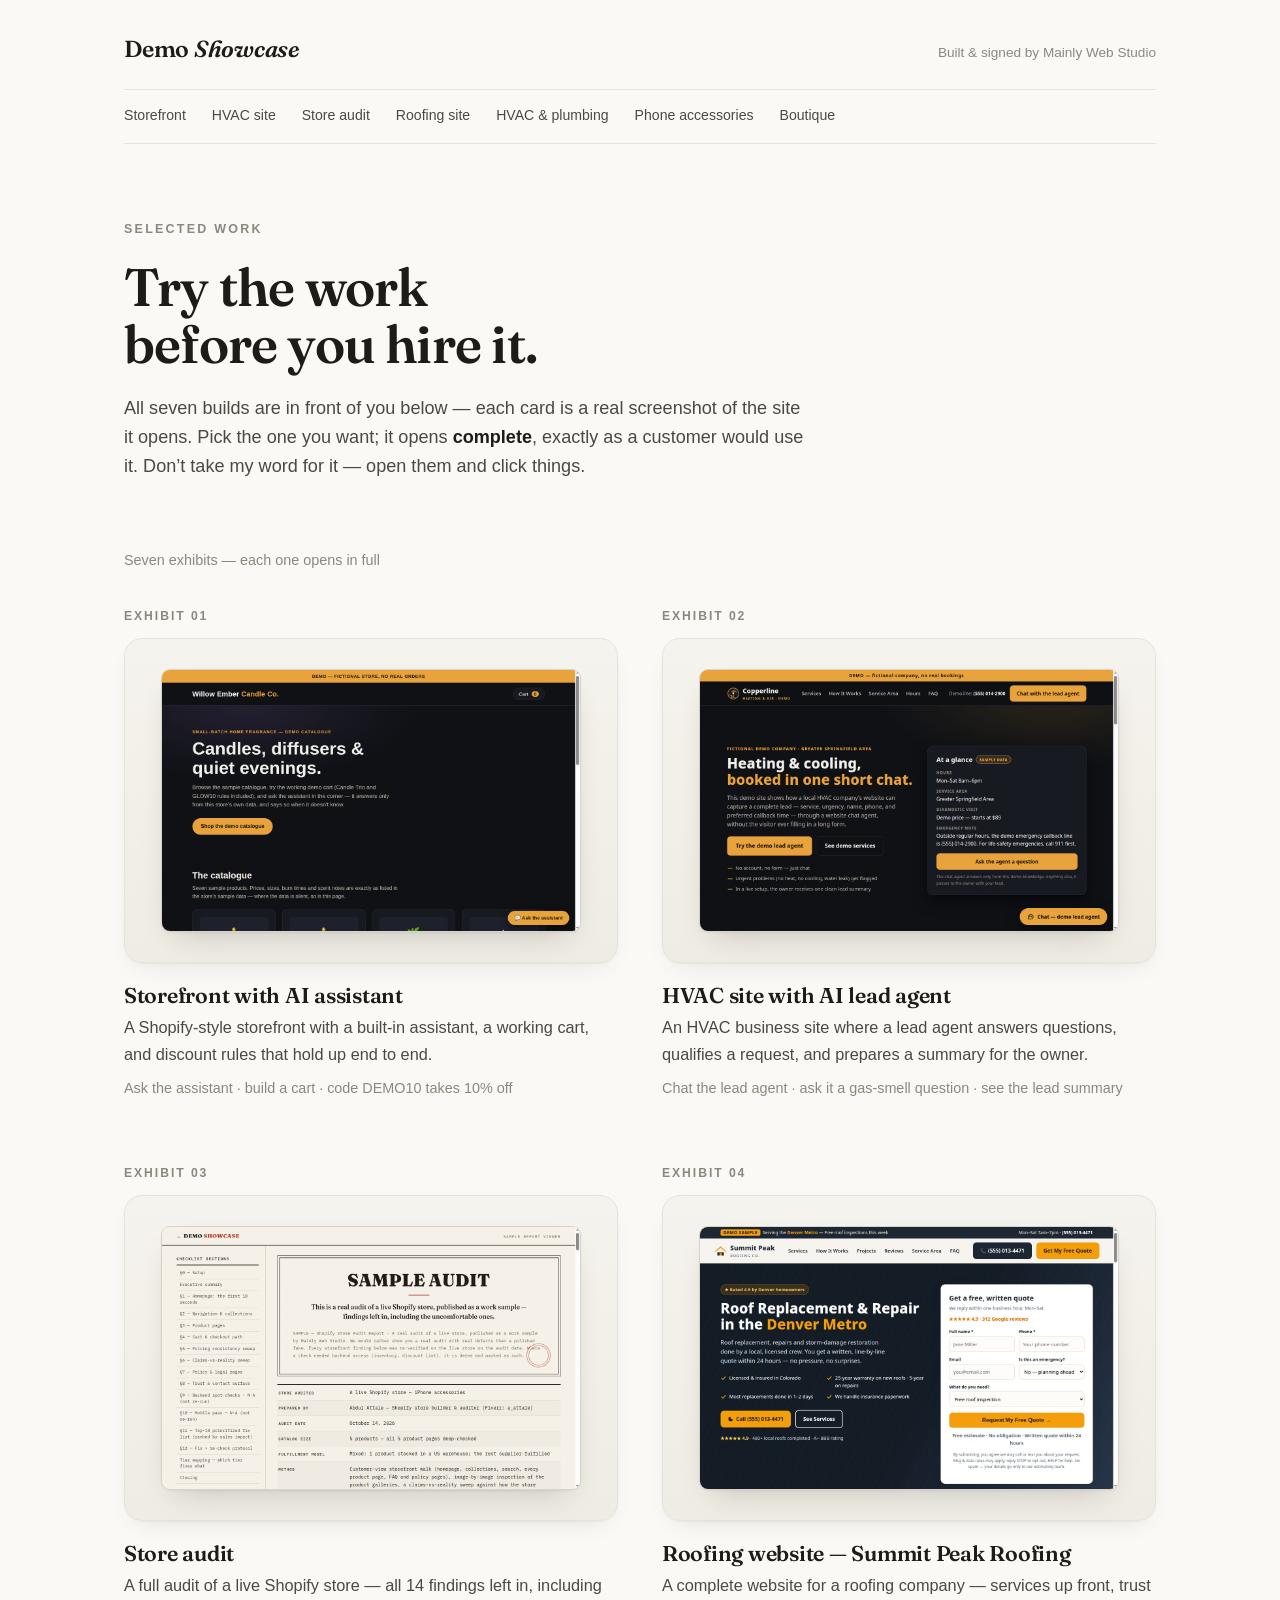
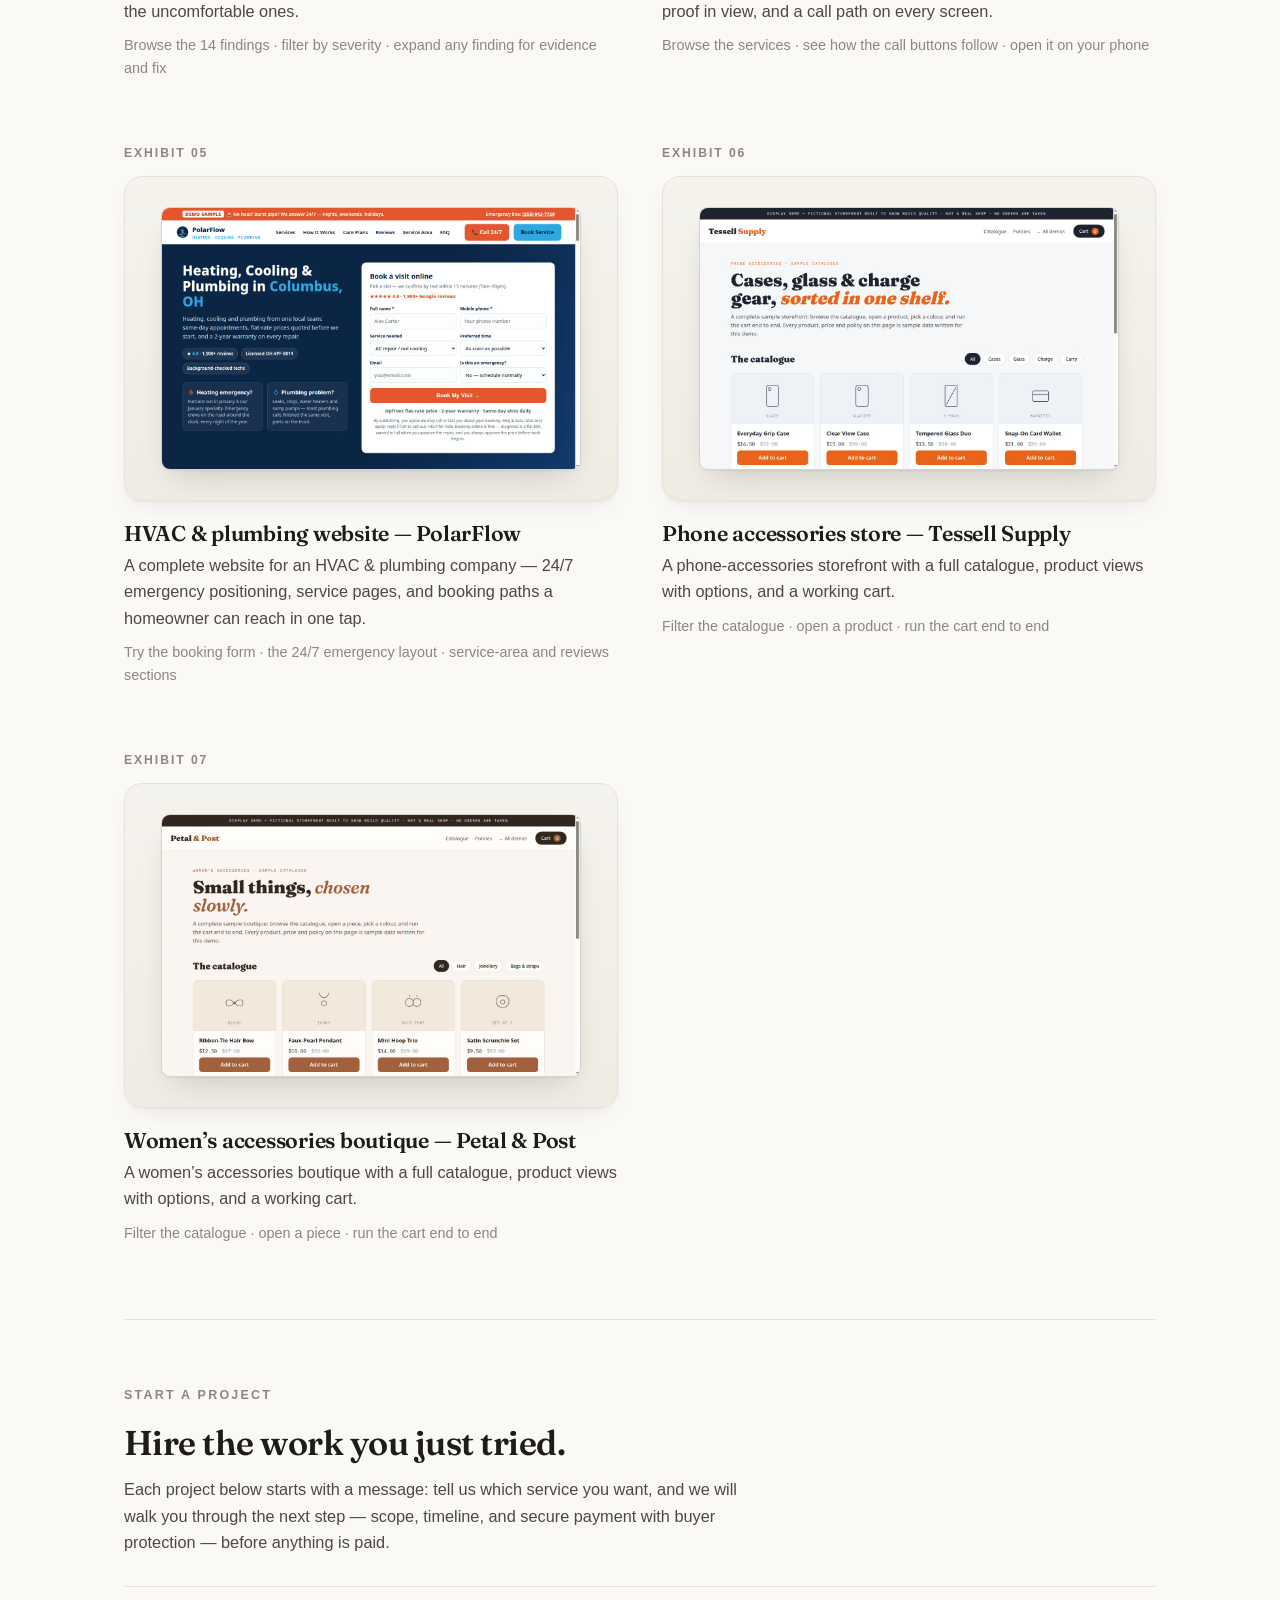
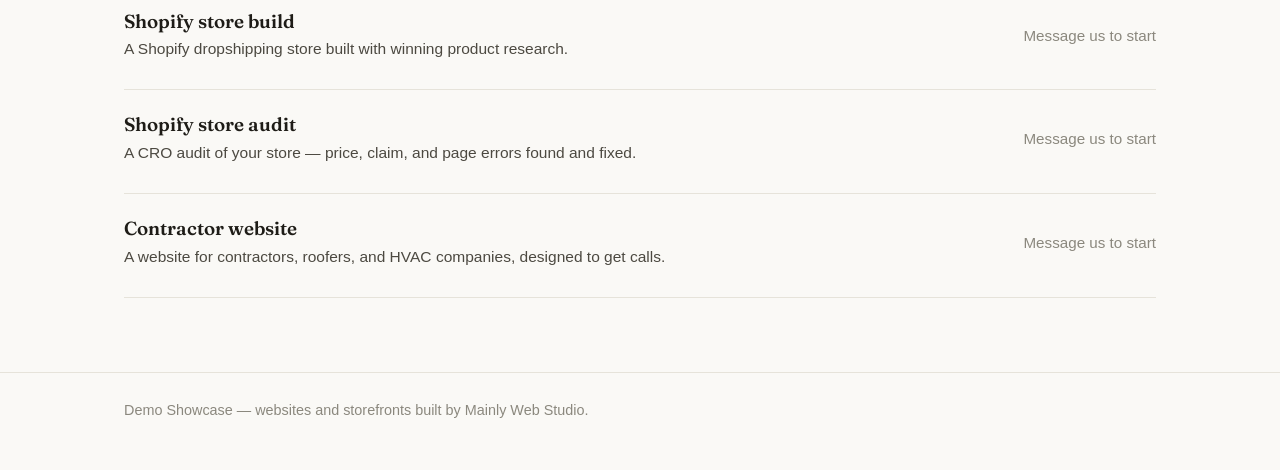
==== commit 342d87ef: "Hub: remove tiers and all pricing from the order section (owner verdict 2026-10-18)" ====
--- a/index.html
+++ b/index.html
@@ -93,33 +93,15 @@
 <section class="order" aria-label="Start a project">
 <p class="kicker">Start a project</p>
 <h2 class="order-title">Hire the work you just tried.</h2>
-<p class="order-lede">Each project below starts with a message. Compare the tiers first &mdash; each one is named by the job it does, with its price, headline deliverables and delivery time. When you message us, we confirm the fit, the secure payment step with buyer protection, and the start date before anything is paid.</p>
+<p class="order-lede">Each project below starts with a message: tell us which service you want, and we will walk you through the next step &mdash; scope, timeline, and secure payment with buyer protection &mdash; before anything is paid.</p>
 <ul class="order-list">
 <li>
 <div class="order-head">
 <div class="order-info">
 <h3>Shopify store build</h3>
-<p>Choose the launch job you need &mdash; a complete first store, a larger store built to be found, or a full launch system.</p>
+<p>A Shopify dropshipping store built with winning product research.</p>
 </div>
-<span class="order-price">$80&ndash;$300</span>
 <span class="order-note">Message us to start</span>
-</div>
-<div class="tier-list" aria-label="Shopify store build packages">
-<article class="tier">
-<h4>Start selling from a complete store</h4>
-<p class="tier-meta">Starter &middot; $80 &middot; 3 days</p>
-<p>Up to 5 researched products, essential pages, payments and supplier connection, Google Analytics and a test order.</p>
-</article>
-<article class="tier">
-<h4>Get a larger store ready to be found</h4>
-<p class="tier-meta">Growth &middot; $135 &middot; 6 days</p>
-<p>Up to 15 products with SEO-written descriptions, full on-page SEO, a speed pass, discount codes and Facebook Pixel.</p>
-</article>
-<article class="tier">
-<h4>Launch with a complete growth system</h4>
-<p class="tier-meta">Empire &middot; $300 &middot; 10 days</p>
-<p>Up to 30 products, logo and brand colours, welcome and abandoned-checkout emails, bundle pricing, TikTok Pixel, flash-sale setup, a launch-strategy call and 30 days of priority support.</p>
-</article>
 </div>
 </li>
 <li>
@@ -128,25 +110,7 @@
 <h3>Shopify store audit</h3>
 <p>A CRO audit of your store — price, claim, and page errors found and fixed.</p>
 </div>
-<span class="order-price">$80&ndash;$250</span>
 <span class="order-note">Message us to start</span>
-</div>
-<div class="tier-list" aria-label="Shopify store audit packages">
-<article class="tier">
-<h4>Know exactly what is wrong</h4>
-<p class="tier-meta">Audit Report &middot; $80 &middot; 2 days</p>
-<p>A scored customer-view report with claims and price checks, evidence screenshots and a prioritised top-10 fix list. Up to 10 product pages deep-checked.</p>
-</article>
-<article class="tier">
-<h4>Leave with the highest-impact problems repaired</h4>
-<p class="tier-meta">Audit + Fixes &middot; $150 &middot; 4 days</p>
-<p>Up to 10 fixes implemented and 5 product pages cleaned, with every change verified from the customer view. Up to 25 product pages deep-checked.</p>
-</article>
-<article class="tier">
-<h4>Leave with the repairs checked again</h4>
-<p class="tier-meta">Full Fix + Re-Check &middot; $250 &middot; 7 days</p>
-<p>Up to 20 fixes and 15 product pages cleaned, a before-and-after re-check report, priority replies and a 14-day follow-up. Up to 50 product pages deep-checked.</p>
-</article>
 </div>
 </li>
 <li>
@@ -155,25 +119,7 @@
 <h3>Contractor website</h3>
 <p>A website for contractors, roofers, and HVAC companies, designed to get calls.</p>
 </div>
-<span class="order-price">$80&ndash;$320</span>
 <span class="order-note">Message us to start</span>
-</div>
-<div class="tier-list" aria-label="Contractor website packages">
-<article class="tier">
-<h4>Turn one service page into enquiries</h4>
-<p class="tier-meta">Lead Page &middot; $80 &middot; 3 days</p>
-<p>One mobile-first page with sticky call paths, a tested quote form, services, reviews, service-area details and basic on-page SEO.</p>
-</article>
-<article class="tier">
-<h4>Build a local presence buyers can explore</h4>
-<p class="tier-meta">Business Site &middot; $180 &middot; 5 days</p>
-<p>Up to 5 pages, local SEO for each page, a stronger booking and quote path, a recorded handover video and 30 days of post-delivery support.</p>
-</article>
-<article class="tier">
-<h4>Build a lead system across your service area</h4>
-<p class="tier-meta">Lead Machine &middot; $320 &middot; 7 days</p>
-<p>Up to 8 pages including per-city pages, copywriting help, advanced forms, financing and seasonal sections, a personal walkthrough and 60 days of priority support.</p>
-</article>
 </div>
 </li>
 </ul>
--- a/style.css
+++ b/style.css
@@ -130,26 +130,11 @@
 .order-list{list-style:none;margin:0;padding:0;border-bottom:1px solid var(--line)}
 .order-list li{padding:24px 0 28px;border-top:1px solid var(--line)}
 .order-head{
-  display:grid;grid-template-columns:1fr auto auto;gap:8px 38px;align-items:center;
+  display:grid;grid-template-columns:1fr auto;gap:8px 38px;align-items:center;
 }
 .order-info h3{margin:0 0 4px;font-family:var(--serif);font-weight:600;font-size:1.18rem;line-height:1.2;color:var(--ink)}
 .order-info p{margin:0;max-width:560px;font-size:.97rem;line-height:1.55;color:var(--soft)}
-.order-price{font-size:.88rem;color:var(--muted);white-space:nowrap}
 .order-note{font-size:.95rem;font-weight:500;white-space:nowrap;color:var(--muted)}
-.tier-list{
-  display:grid;grid-template-columns:repeat(3,minmax(0,1fr));gap:20px 30px;
-  margin-top:22px;
-}
-.tier{border-top:1px solid var(--line-strong);padding-top:14px}
-.tier h4{
-  margin:0 0 6px;font-family:var(--serif);font-weight:600;
-  font-size:1.04rem;line-height:1.28;color:var(--ink);
-}
-.tier-meta{
-  margin:0 0 8px;font-size:.78rem;font-weight:600;
-  letter-spacing:.07em;text-transform:uppercase;color:var(--accent);
-}
-.tier p:last-child{margin:0;font-size:.92rem;line-height:1.55;color:var(--soft)}
 
 /* ---------- Footer (disclaimers verbatim) ---------- */
 footer{margin-top:64px;border-top:1px solid var(--line);padding:26px 0 40px;color:var(--muted);font-size:.9rem}
@@ -166,7 +151,6 @@
   .order{padding-top:52px}
   .order-list li{padding:20px 0 24px}
   .order-head{grid-template-columns:1fr;gap:5px}
-  .tier-list{grid-template-columns:1fr;gap:18px;margin-top:18px}
 }
 @media(prefers-reduced-motion:reduce){
   .card,.shot{transition:none}
